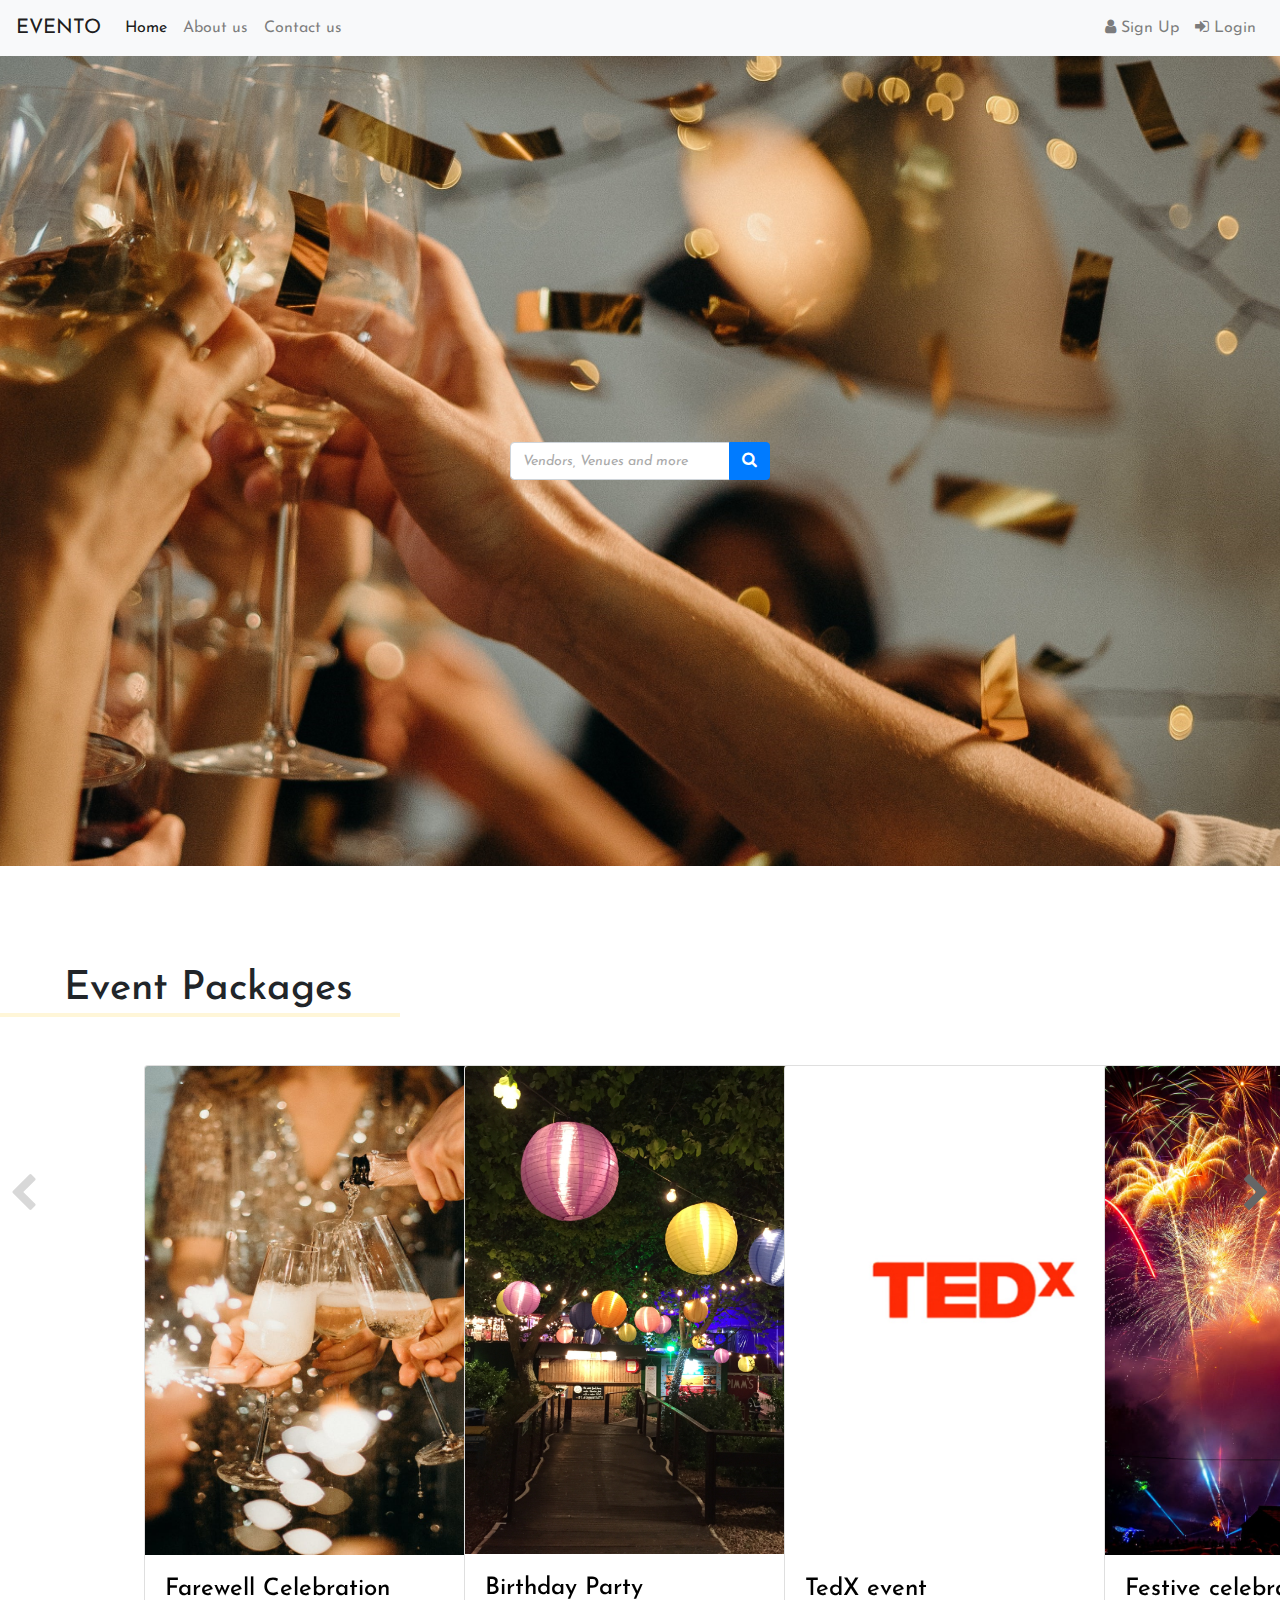
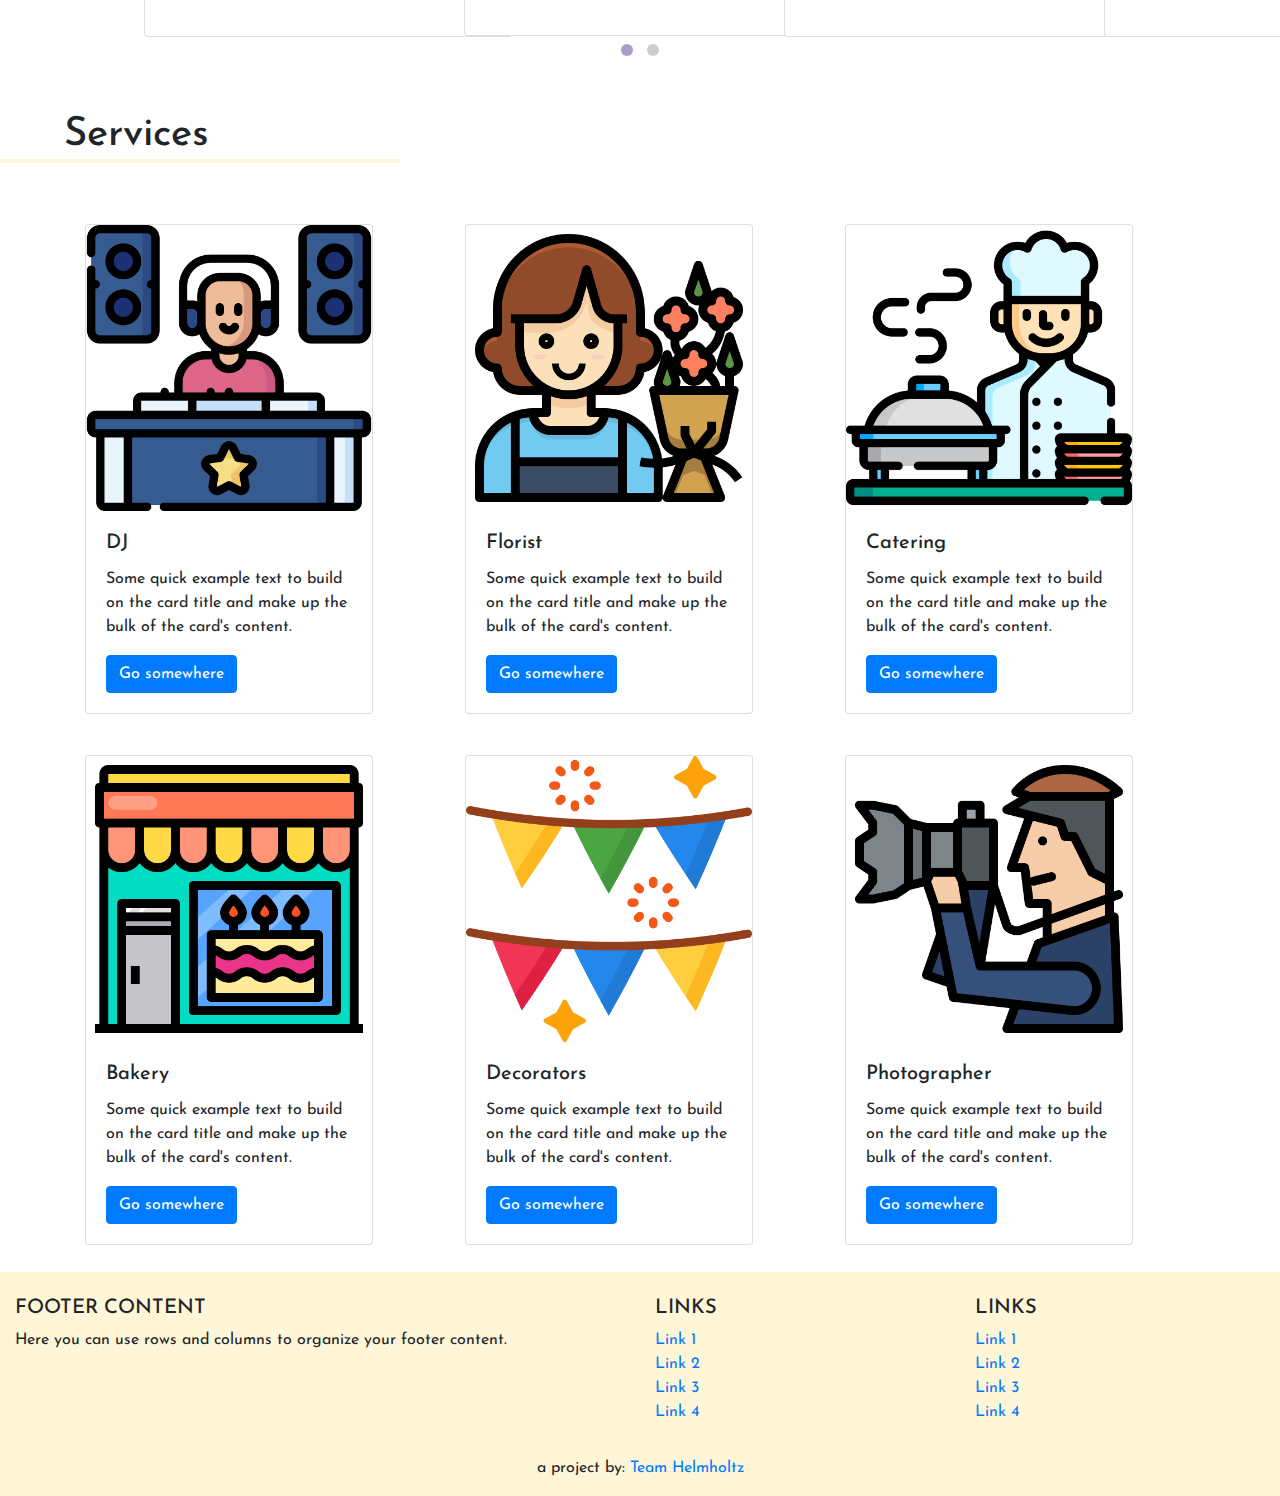
==== index.html @ 2ce90270 "Some updates" ====
<!doctype html>
<html lang="en" xmlns="http://www.w3.org/1999/html">
<head>
    <!-- Required meta tags -->
    <meta charset="utf-8">
    <meta name="viewport" content="width=device-width, initial-scale=1, shrink-to-fit=no">

    <!--Josefin sans  -->
    <link href='https://fonts.googleapis.com/css?family=Josefin Sans' rel='stylesheet'>

    <!--Font awesome-->
    <link rel="stylesheet" href="https://stackpath.bootstrapcdn.com/font-awesome/4.7.0/css/font-awesome.min.css">

    <!--GLIDER CSS-->
    <link rel="stylesheet" type="text/css" href="css/glider.min.css">

    <!-- Bootstrap CSS -->
    <link rel="stylesheet" href="https://stackpath.bootstrapcdn.com/bootstrap/4.5.2/css/bootstrap.min.css" integrity="sha384-JcKb8q3iqJ61gNV9KGb8thSsNjpSL0n8PARn9HuZOnIxN0hoP+VmmDGMN5t9UJ0Z" crossorigin="anonymous">

    <!-- My css -->
    <link rel="stylesheet" href="css/main.css">

    <title>Evento</title>
</head>

<body>

    <!--NAVBAR-->
    <nav class="navbar navbar-expand-md bg-light navbar-light sticky-top scrolling-navbar ">
        <a class="navbar-brand" href="#">EVENTO</a>
        <button class="navbar-toggler navbar-toggler-right" type="button" data-toggle="collapse" data-target="#navb" aria-expanded="true">
            <span class="navbar-toggler-icon"></span>
        </button>
        <div id="navb" class="navbar-collapse collapse hide">
            <ul class="navbar-nav">
                <li class="nav-item active">
                    <a class="nav-link" href="#">Home</a>
                </li>
                <li class="nav-item">
                    <a class="nav-link" href="#">About us</a>
                </li>
                <li class="nav-item">
                    <a class="nav-link" href="#">Contact us</a>
                </li>
            </ul>

            <ul class="nav navbar-nav ml-auto">
                <li class="nav-item">
                    <a class="nav-link" href="login.html"><span class="fa fa-user"></span> Sign Up</a>
                </li>
                <li class="nav-item">
                    <a class="nav-link" href="login.html"><span class="fa fa-sign-in"></span> Login</a>
                </li>
            </ul>
        </div>
    </nav>
    <!--END OF NAVBAR-->
    <header>
        <form action="">
            <div class="input-group mb-100">
                    <input type="search" placeholder="Vendors, Venues and more" aria-describedby="button-addon5" class="form-control">
                <div class="input-group-append">
                    <button id="button-addon5" type="submit" class="btn btn-primary"><i class="fa fa-search"></i></button>
                </div>
            </div>
        </form>
    </header>
<!--    End of text in container-->

<!--Cards Carousel - Event pack-->
    <div class="glider-contain multiple">
        <h3 class="titles">Event Packages</h3>
        <button class="glider-prev" style="padding-left: 2rem">
            <i class="fa fa-chevron-left" ></i>
        </button>

        <div class="glider">
            <a href="#"  class="pack">
                <div class="card" style="width: 23rem;">
                    <img src="assets/pexels-photo-3171770.jpeg" class="card-img-top" alt="..."  style="height: 30.55rem">
                    <div class="card-body">
                        <h4 class="card-title" style="color: black">Farewell Celebration</h4>
                    </div>
                </div>
            </a>


            <a href="#"  class="pack">
                <div class="card" style="width: 23rem;">
                    <img src="assets/pexels-melissa-698907.jpg" class="card-img-top" alt="..." >
                    <div class="card-body">
                        <h4 class="card-title" style="color: black">Birthday Party</h4>
                    </div>
                </div>
            </a>


            <a href="#"  class="pack">
                <div class="card" style="width: 23rem;">
                    <img src="assets/ted.jpg" class="card-img-top" alt="..." style="height: 30.55rem">
                    <div class="card-body">
                        <h4 class="card-title" style="color: black">TedX event</h4>
                    </div>
                </div>
            </a>


            <a href="#"  class="pack">
                <div class="card" style="width: 23rem;">
                    <img src="assets/pexels-photo-1317374.jpeg" class="card-img-top" alt="..."  style="height: 30.55rem">
                    <div class="card-body">
                        <h4 class="card-title" style="color: black">Festive celebration</h4>
                    </div>
                </div>
            </a>

            <a href="#"  class="pack">
                <div class="card" style="width: 23rem;">
                    <img src="assets/Anniversary.jpg" class="card-img-top" alt="..."  style="height: 30.55rem">
                    <div class="card-body">
                        <h4 class="card-title" style="color: black">Anniversary celebration</h4>
                    </div>
                </div>
            </a>

        </div>

        <div class="glider-dots" id = "dots"></div>

        <button class="glider-next" style="padding-right: 2rem">
            <i class="fa fa-chevron-right" ></i>
        </button>

    </div>

<!-- vendor cards-->
    <h3 class="titles">Services</h3>
<div class="container">
    <div class="row">
        <div class="col col-sm-12 col-md-6 col-lg-4">
    <div class="card" style="width: 18rem;">
        <img class="card-img-top" src="assets/dj.png" alt="Card image cap">
        <div class="card-body">
            <h5 class="card-title">DJ</h5>
            <p class="card-text">Some quick example text to build on the card title and make up the bulk of the card's content.</p>
            <a href="#" class="btn btn-primary">Go somewhere</a>
        </div>
    </div>
        </div>
        <div class="col col-sm-12 col-md-6 col-lg-4">
    <div class="card" style="width: 18rem;">
        <img class="card-img-top" src="assets/florist.png" alt="Card image cap">
        <div class="card-body">
            <h5 class="card-title">Florist</h5>
            <p class="card-text">Some quick example text to build on the card title and make up the bulk of the card's content.</p>
            <a href="#" class="btn btn-primary">Go somewhere</a>
        </div>
    </div>
        </div>
        <div class="col col-sm-12 col-md-6 col-lg-4">
    <div class="card" style="width: 18rem;">
        <img class="card-img-top" src="assets/catering.png" alt="Card image cap">
        <div class="card-body">
            <h5 class="card-title">Catering</h5>
            <p class="card-text">Some quick example text to build on the card title and make up the bulk of the card's content.</p>
            <a href="#" class="btn btn-primary">Go somewhere</a>
        </div>
    </div>
        </div>
        <div class="col col-sm-12 col-md-6 col-lg-4">
    <div class="card" style="width: 18rem;">
        <img class="card-img-top" src="assets/bakery.png" alt="Card image cap">
        <div class="card-body">
            <h5 class="card-title">Bakery</h5>
            <p class="card-text">Some quick example text to build on the card title and make up the bulk of the card's content.</p>
            <a href="#" class="btn btn-primary">Go somewhere</a>
        </div>
    </div>
        </div>
        <div class="col col-sm-12 col-md-6 col-lg-4">
    <div class="card" style="width: 18rem;">
        <img class="card-img-top" src="assets/deco.png" alt="Card image cap">
        <div class="card-body">
            <h5 class="card-title">Decorators</h5>
            <p class="card-text">Some quick example text to build on the card title and make up the bulk of the card's content.</p>
            <a href="#" class="btn btn-primary">Go somewhere</a>
        </div>
    </div>
        </div>
        <div class="col col-sm-12 col-md-6 col-lg-4">
            <div class="card" style="width: 18rem;">
                <img class="card-img-top" src="assets/photog.png" alt="Card image cap">
                <div class="card-body">
                    <h5 class="card-title">Photographer</h5>
                    <p class="card-text">Some quick example text to build on the card title and make up the bulk of the card's content.</p>
                    <a href="#" class="btn btn-primary">Go somewhere</a>
                </div>
            </div>
        </div>
    </div>
</div>
    <!--Footer-->
<footer class="page-footer font-small blue pt-4">

    <!-- Footer Links -->
    <div class="container-fluid text-center text-md-left">

        <!-- Grid row -->
        <div class="row">

            <!-- Grid column -->
            <div class="col-md-6 mt-md-0 mt-3">

                <!-- Content -->
                <h5 class="text-uppercase">Footer Content</h5>
                <p>Here you can use rows and columns to organize your footer content.</p>

            </div>
            <!-- Grid column -->

            <hr class="clearfix w-100 d-md-none pb-3">

            <!-- Grid column -->
            <div class="col-md-3 mb-md-0 mb-3">

                <!-- Links -->
                <h5 class="text-uppercase">Links</h5>

                <ul class="list-unstyled">
                    <li>
                        <a href="#!">Link 1</a>
                    </li>
                    <li>
                        <a href="#!">Link 2</a>
                    </li>
                    <li>
                        <a href="#!">Link 3</a>
                    </li>
                    <li>
                        <a href="#!">Link 4</a>
                    </li>
                </ul>

            </div>
            <!-- Grid column -->

            <!-- Grid column -->
            <div class="col-md-3 mb-md-0 mb-3">

                <!-- Links -->
                <h5 class="text-uppercase">Links</h5>

                <ul class="list-unstyled">
                    <li>
                        <a href="#!">Link 1</a>
                    </li>
                    <li>
                        <a href="#!">Link 2</a>
                    </li>
                    <li>
                        <a href="#!">Link 3</a>
                    </li>
                    <li>
                        <a href="#!">Link 4</a>
                    </li>
                </ul>

            </div>
            <!-- Grid column -->

        </div>
        <!-- Grid row -->

    </div>
    <!-- Footer Links -->

    <!-- Copyright -->
    <div class="footer-copyright text-center py-3">a project by:
        <a href="https://antriksh-malik.github.io/team-helmholtz/"> Team Helmholtz</a>
    </div>
    <!-- Copyright -->

</footer>
<!-- Footer -->





<!-- jQuery first, then Popper.js, then Bootstrap JS -->
<script src="https://code.jquery.com/jquery-3.5.1.slim.min.js" integrity="sha384-DfXdz2htPH0lsSSs5nCTpuj/zy4C+OGpamoFVy38MVBnE+IbbVYUew+OrCXaRkfj" crossorigin="anonymous"></script>
<script src="https://cdn.jsdelivr.net/npm/popper.js@1.16.1/dist/umd/popper.min.js" integrity="sha384-9/reFTGAW83EW2RDu2S0VKaIzap3H66lZH81PoYlFhbGU+6BZp6G7niu735Sk7lN" crossorigin="anonymous"></script>
<script src="https://stackpath.bootstrapcdn.com/bootstrap/4.5.2/js/bootstrap.min.js" integrity="sha384-B4gt1jrGC7Jh4AgTPSdUtOBvfO8shuf57BaghqFfPlYxofvL8/KUEfYiJOMMV+rV" crossorigin="anonymous"></script>


    <!-- Glider JS  -->
    <script src="js/glider.min.js"></script>
    <!-- Optional JavaScript -->
    <script type="text/javascript" src="js/main.js"></script>

</body>
</html>
---- css/glider.min.css ----
.glider,.glider-contain{margin:0 auto;position:relative}.glider,.glider-track{transform:translateZ(0)}.glider-dot,.glider-next,.glider-prev{border:0;padding:0;user-select:none;outline:0}.glider-contain{width:100%}.glider{overflow-y:hidden;-webkit-overflow-scrolling:touch;-ms-overflow-style:none}.glider-track{width:100%;margin:0;padding:0;display:flex;z-index:1}.glider.draggable{user-select:none;cursor:-webkit-grab;cursor:grab}.glider.draggable .glider-slide img{user-select:none;pointer-events:none}.glider.drag{cursor:-webkit-grabbing;cursor:grabbing}.glider-slide{user-select:none;justify-content:center;align-content:center;width:100%;min-width:150px}.glider-slide img{max-width:100%}.glider::-webkit-scrollbar{opacity:0;height:0}.glider-next,.glider-prev{position:absolute;background:0 0;z-index:2;font-size:40px;text-decoration:none;left:-23px;top:30%;cursor:pointer;color:#666;opacity:1;line-height:1;transition:opacity .5s cubic-bezier(.17,.67,.83,.67),color .5s cubic-bezier(.17,.67,.83,.67)}.glider-next:focus,.glider-next:hover,.glider-prev:focus,.glider-prev:hover{color:#ccc}.glider-next{right:-23px;left:auto}.glider-next.disabled,.glider-prev.disabled{opacity:.25;color:#666;cursor:default}.glider-hide{opacity:0}.glider-dots{user-select:none;display:flex;flex-wrap:wrap;justify-content:center;margin:0 auto;padding:0}.glider-dot{display:block;cursor:pointer;color:#ccc;border-radius:999px;background:#ccc;width:12px;height:12px;margin:7px}.glider-dot:focus,.glider-dot:hover{background:#ddd}.glider-dot.active{background:#a89cc8}@media(max-width:36em){.glider::-webkit-scrollbar{opacity:1;-webkit-appearance:none;width:7px;height:3px}.glider::-webkit-scrollbar-thumb{opacity:1;border-radius:99px;background-color:rgba(156,156,156,.25);-webkit-box-shadow:0 0 1px rgba(255,255,255,.25);box-shadow:0 0 1px rgba(255,255,255,.25)}}
---- css/main.css ----
body{
    font-family: 'Josefin Sans', cursive;
}

header{
    background: url("pexels-cottonbro-3171837.jpg") fixed  center no-repeat ;
    background-size: cover;
    height: 90vh;

    display: flex;
    align-items: center;
    justify-content: center;
    margin-bottom: 11vh;
}

footer{
    background: #FFF6D8;
}

.titles{
    font-size: 2.5rem;
    padding-left: 4rem;
    border-bottom: solid 4px #FFF6D8 ;
    width: 25rem;
    border-spacing: 10px;
    margin-bottom: 3rem;
    margin-top: 3rem;
    box-shadow: #FDEFA9;
}


/*Event packages*/

.pack {
    margin-left: 4rem;
    box-shadow: black;
}


/*Event packages*/
.pack{
    padding-left: 5rem;
    padding-right: 5rem;
}

/*Vendor cards*/

.col{
    padding-top: 1.5vh;
    padding-bottom: 3vh;
}

/*Search bar*/

.form-control::placeholder {
    font-size: 0.882rem;
    color: #aaa;
    font-style: italic;
}
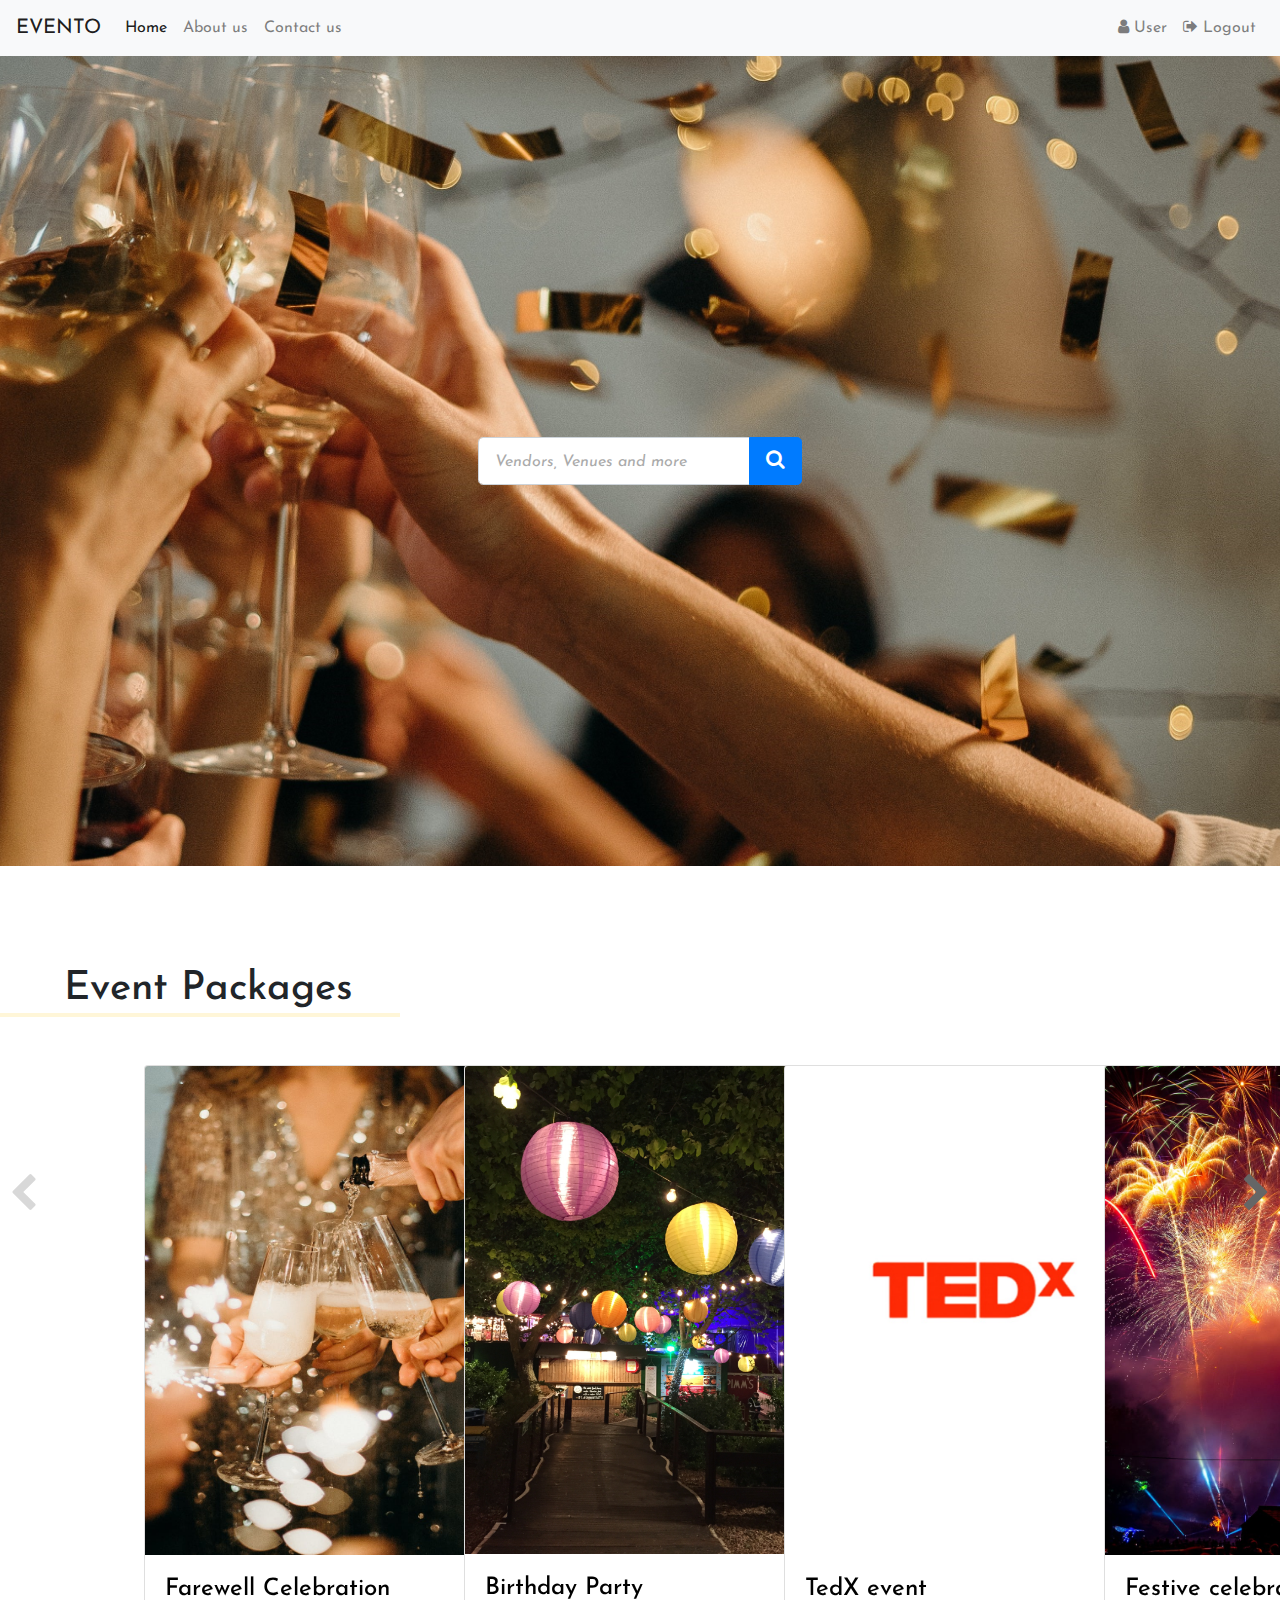
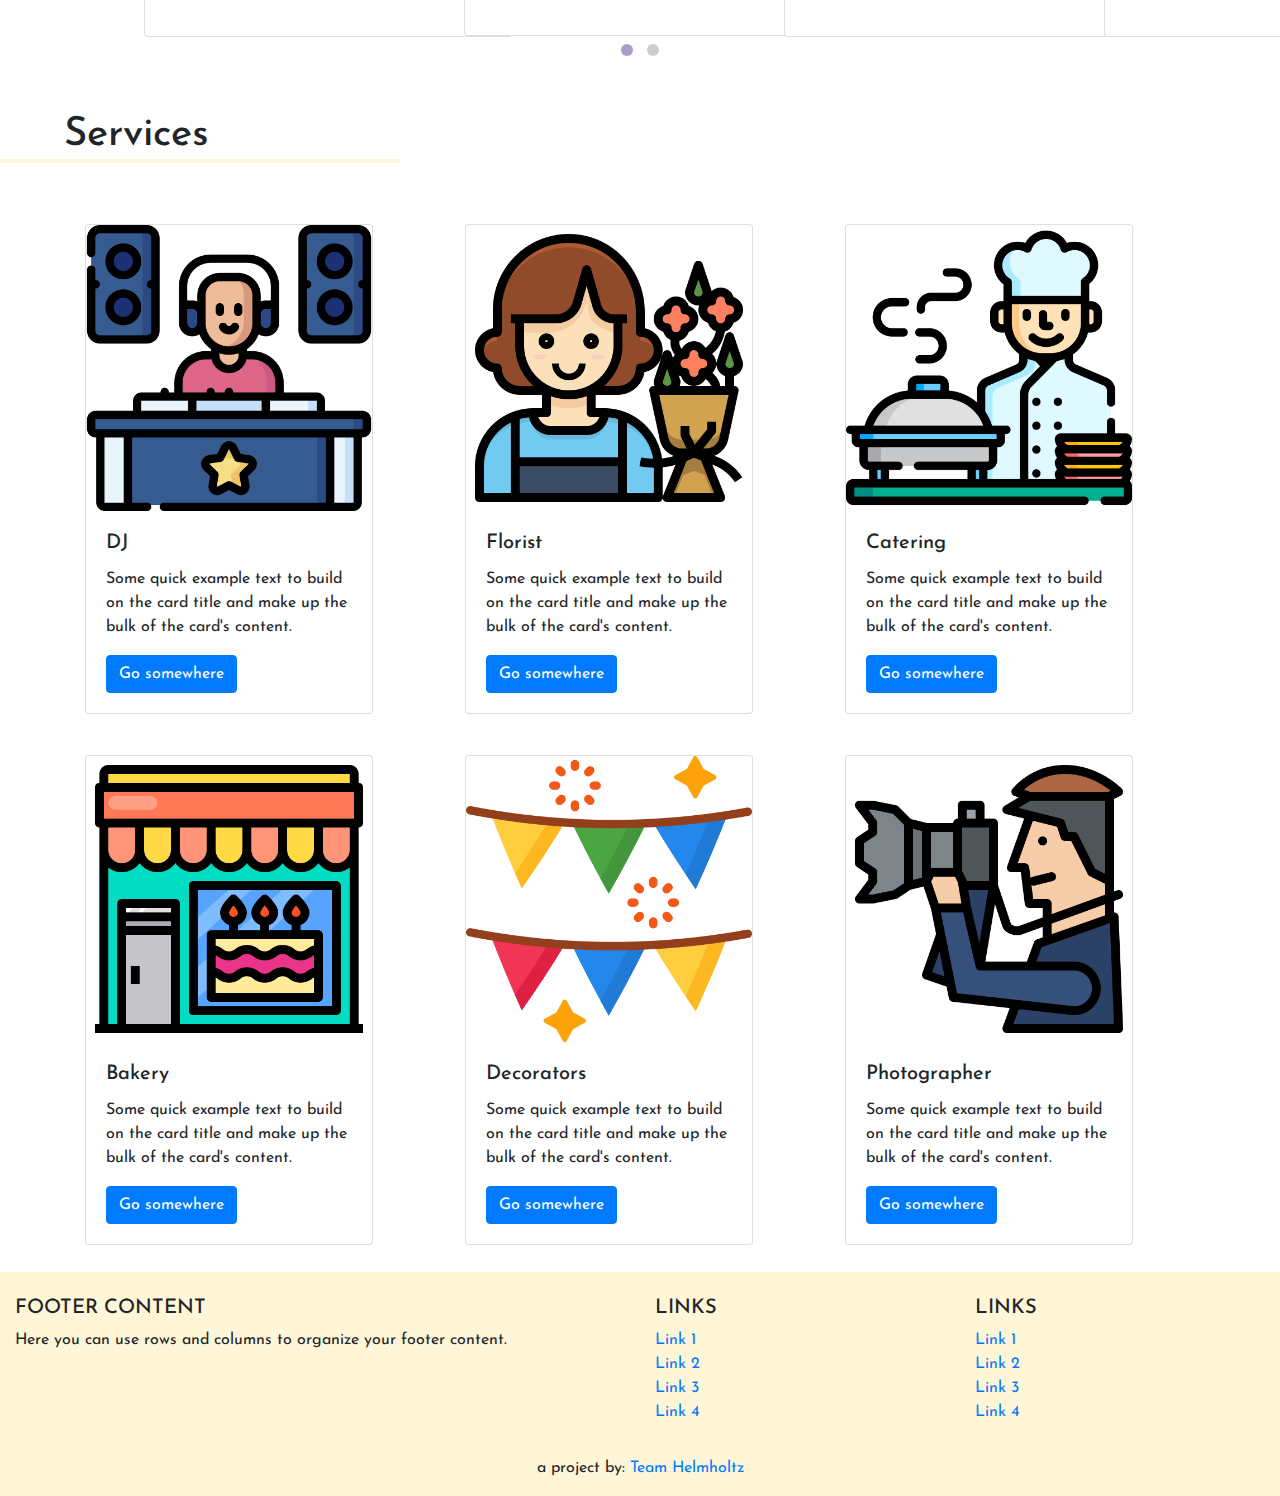
==== commit 847d2275: "Login and signup pages updated" ====
--- a/index.html
+++ b/index.html
@@ -46,20 +46,20 @@
 
             <ul class="nav navbar-nav ml-auto">
                 <li class="nav-item">
-                    <a class="nav-link" href="login.html"><span class="fa fa-user"></span> Sign Up</a>
+                    <a class="nav-link" href=""><span class="fa fa-user"></span> User</a>
                 </li>
                 <li class="nav-item">
-                    <a class="nav-link" href="login.html"><span class="fa fa-sign-in"></span> Login</a>
+                    <a class="nav-link" href="login.html"><span class="fa fa-sign-out"></span> Logout</a>
                 </li>
             </ul>
         </div>
     </nav>
     <!--END OF NAVBAR-->
     <header>
-        <form action="">
-            <div class="input-group mb-100">
+        <form action="" >
+            <div class="input-group input-group-lg mb-100">
                     <input type="search" placeholder="Vendors, Venues and more" aria-describedby="button-addon5" class="form-control">
-                <div class="input-group-append">
+                <div class="input-group-append" >
                     <button id="button-addon5" type="submit" class="btn btn-primary"><i class="fa fa-search"></i></button>
                 </div>
             </div>
--- a/css/main.css
+++ b/css/main.css
@@ -53,7 +53,7 @@
 /*Search bar*/
 
 .form-control::placeholder {
-    font-size: 0.882rem;
+    font-size: 1rem;
     color: #aaa;
     font-style: italic;
 }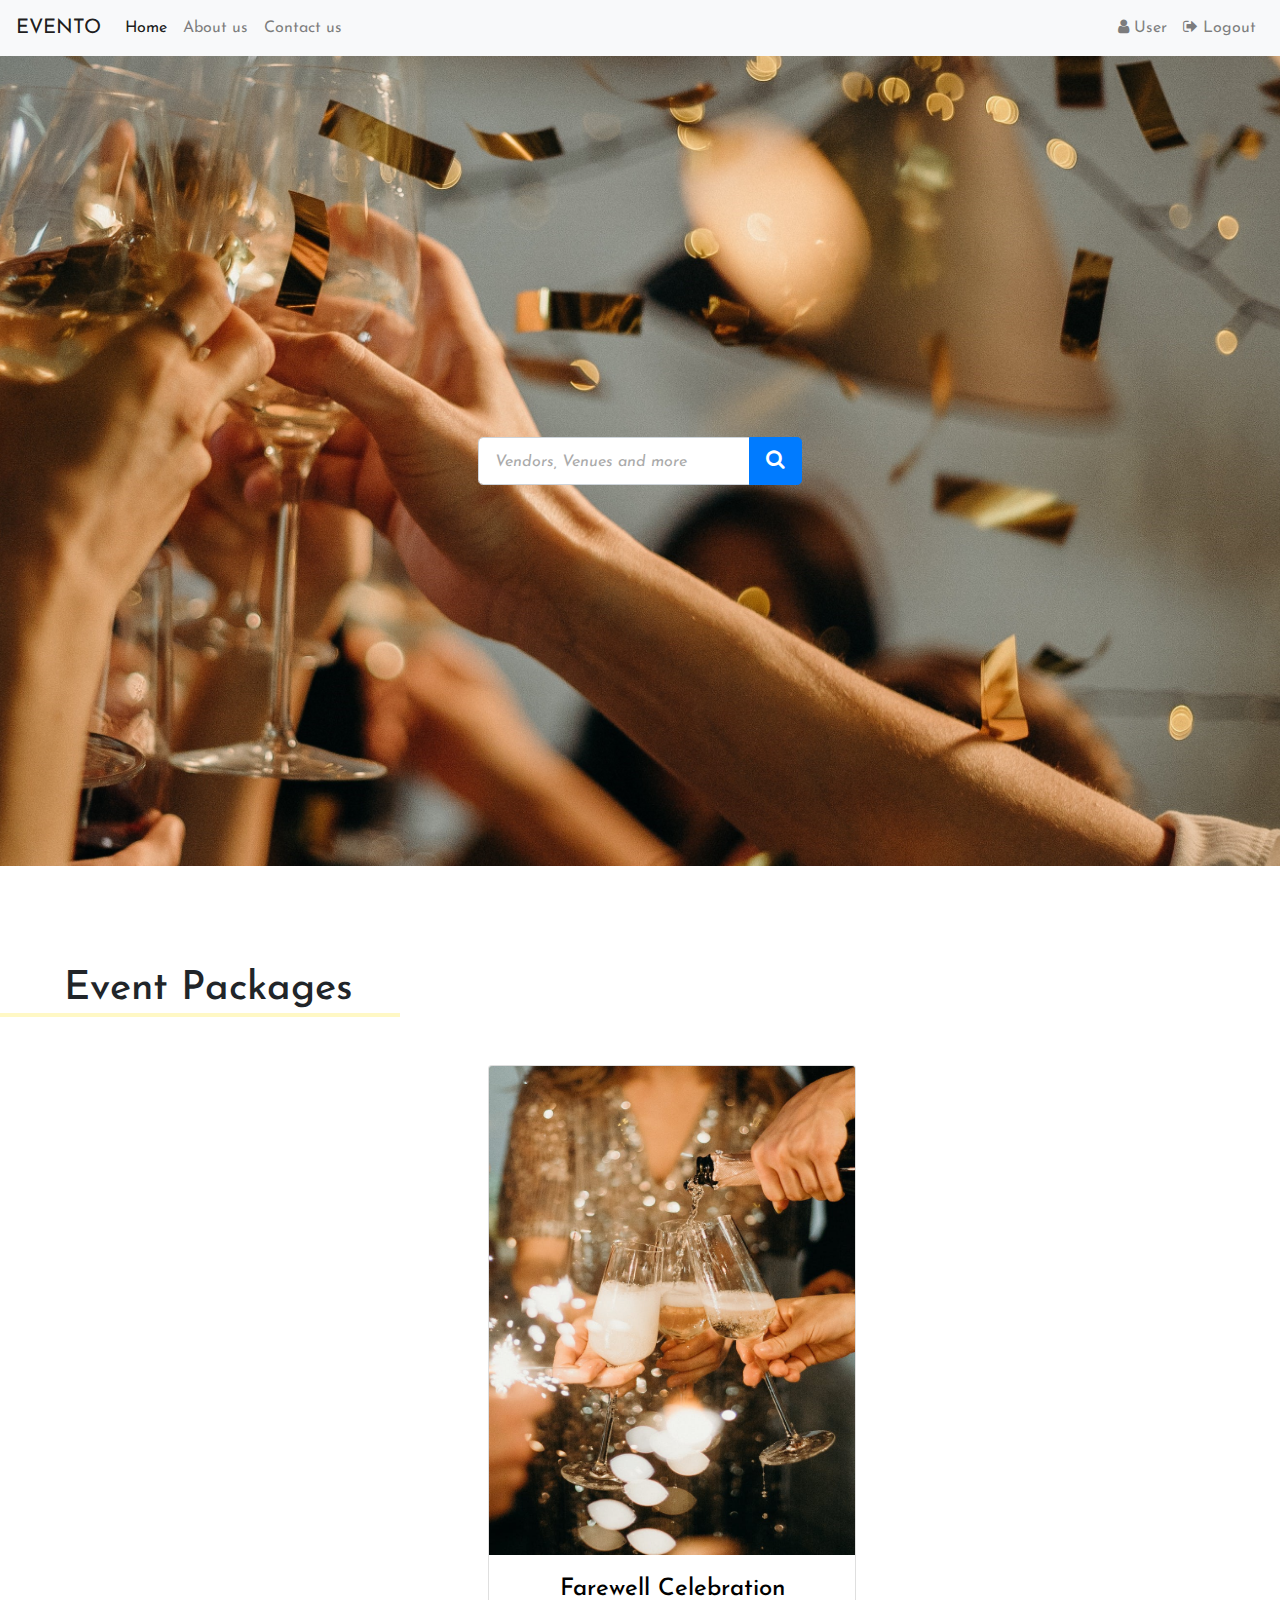
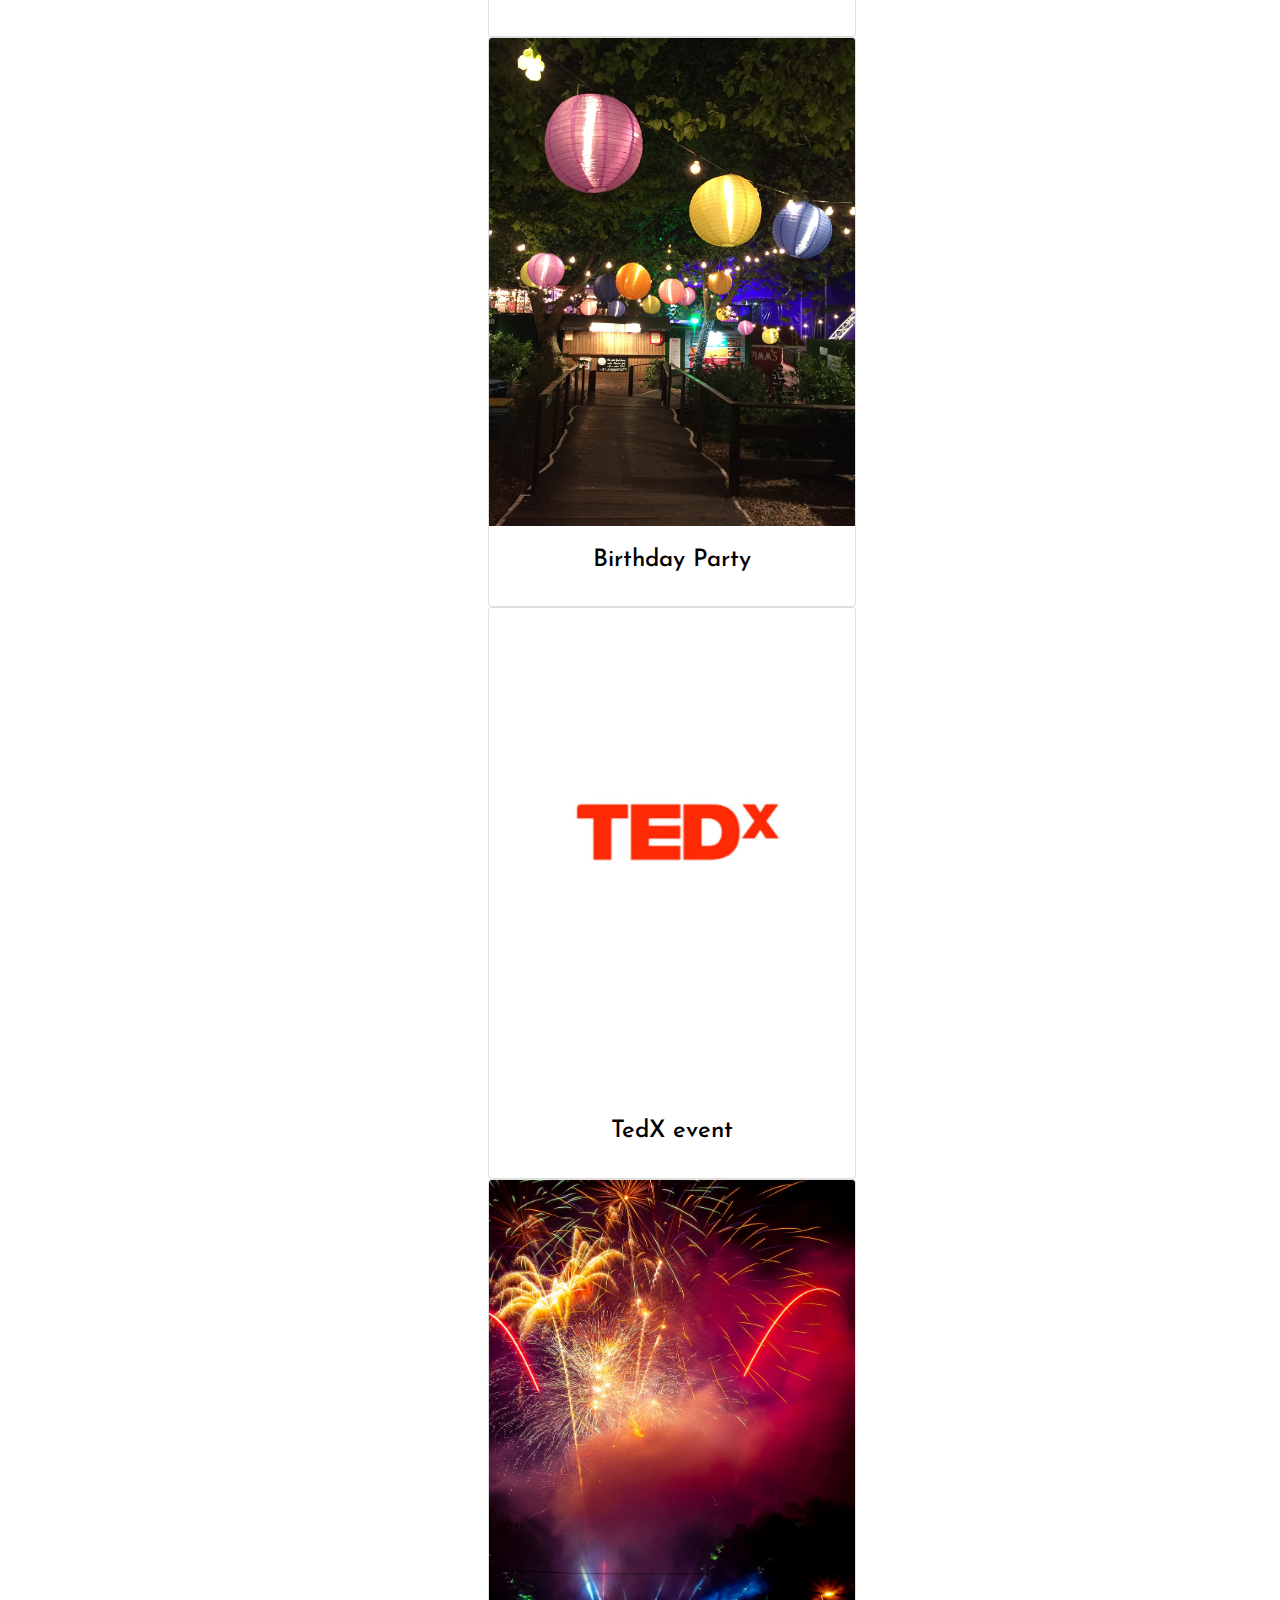
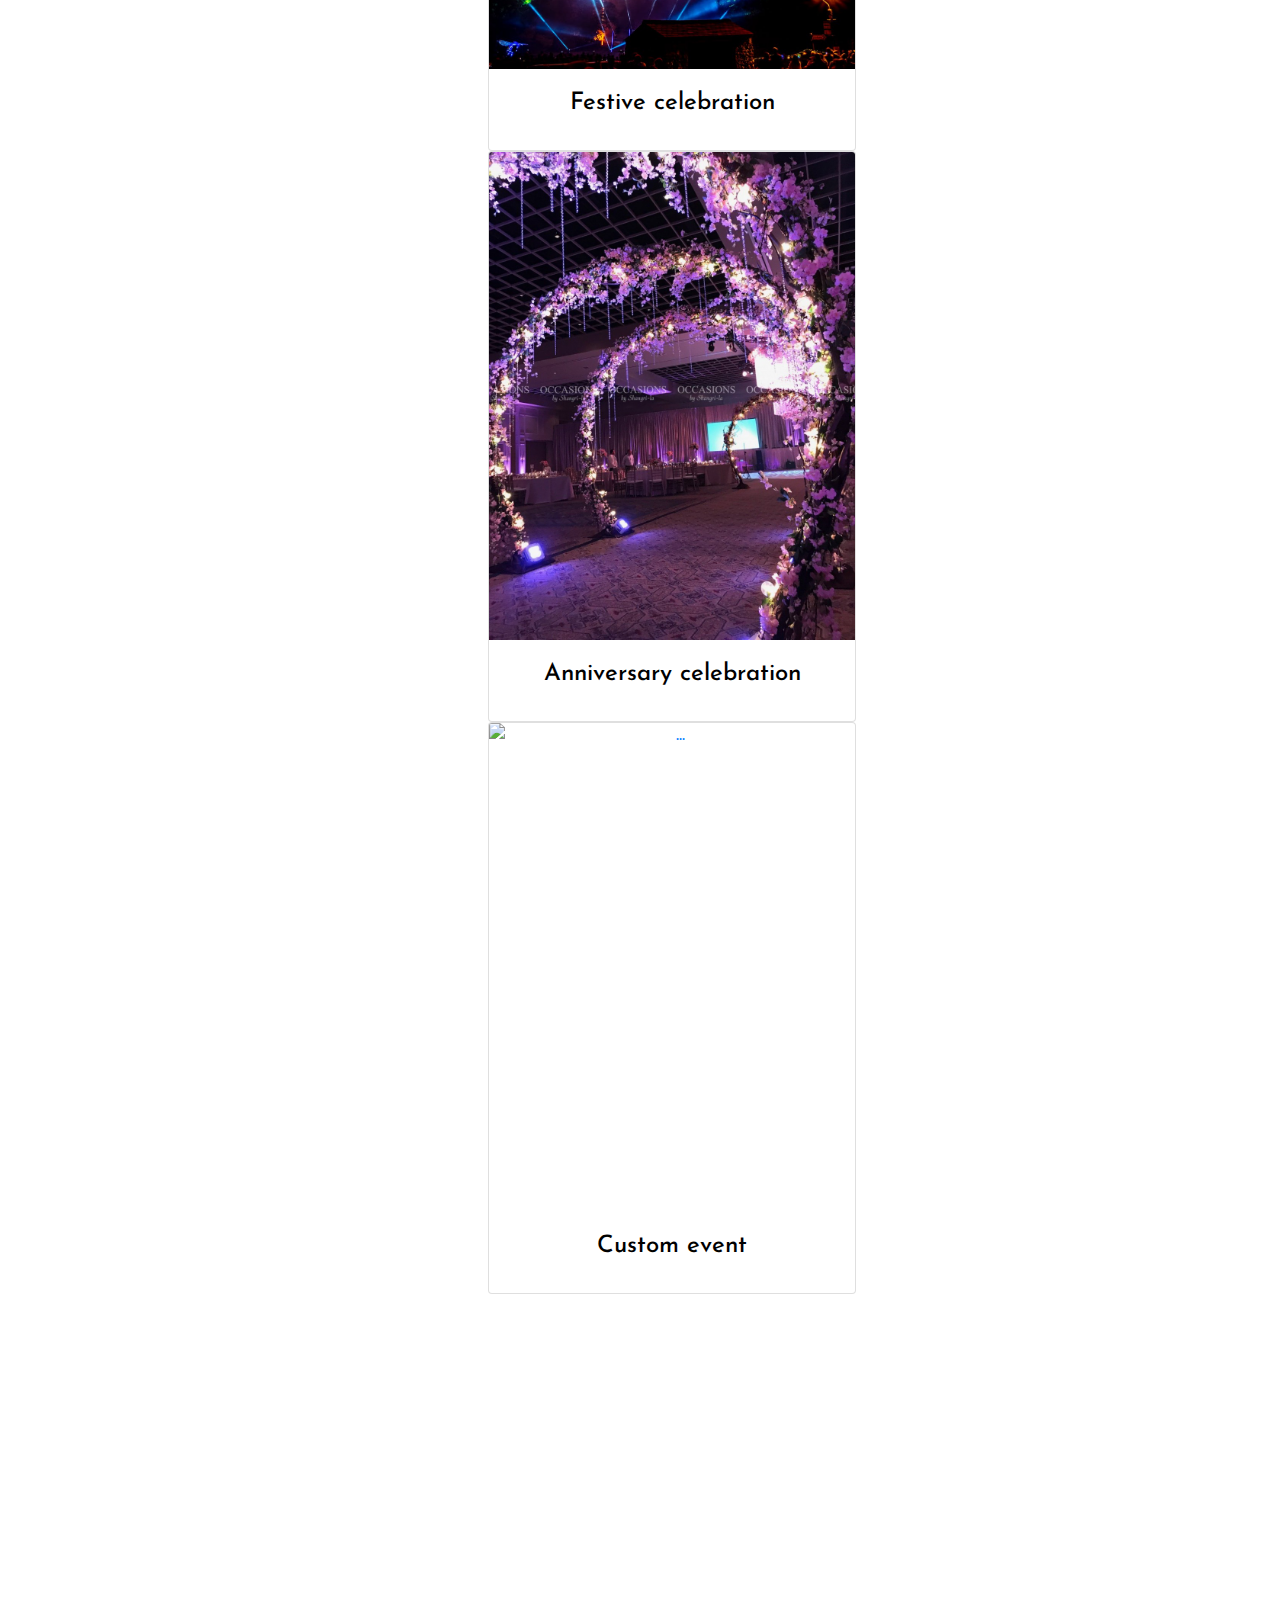
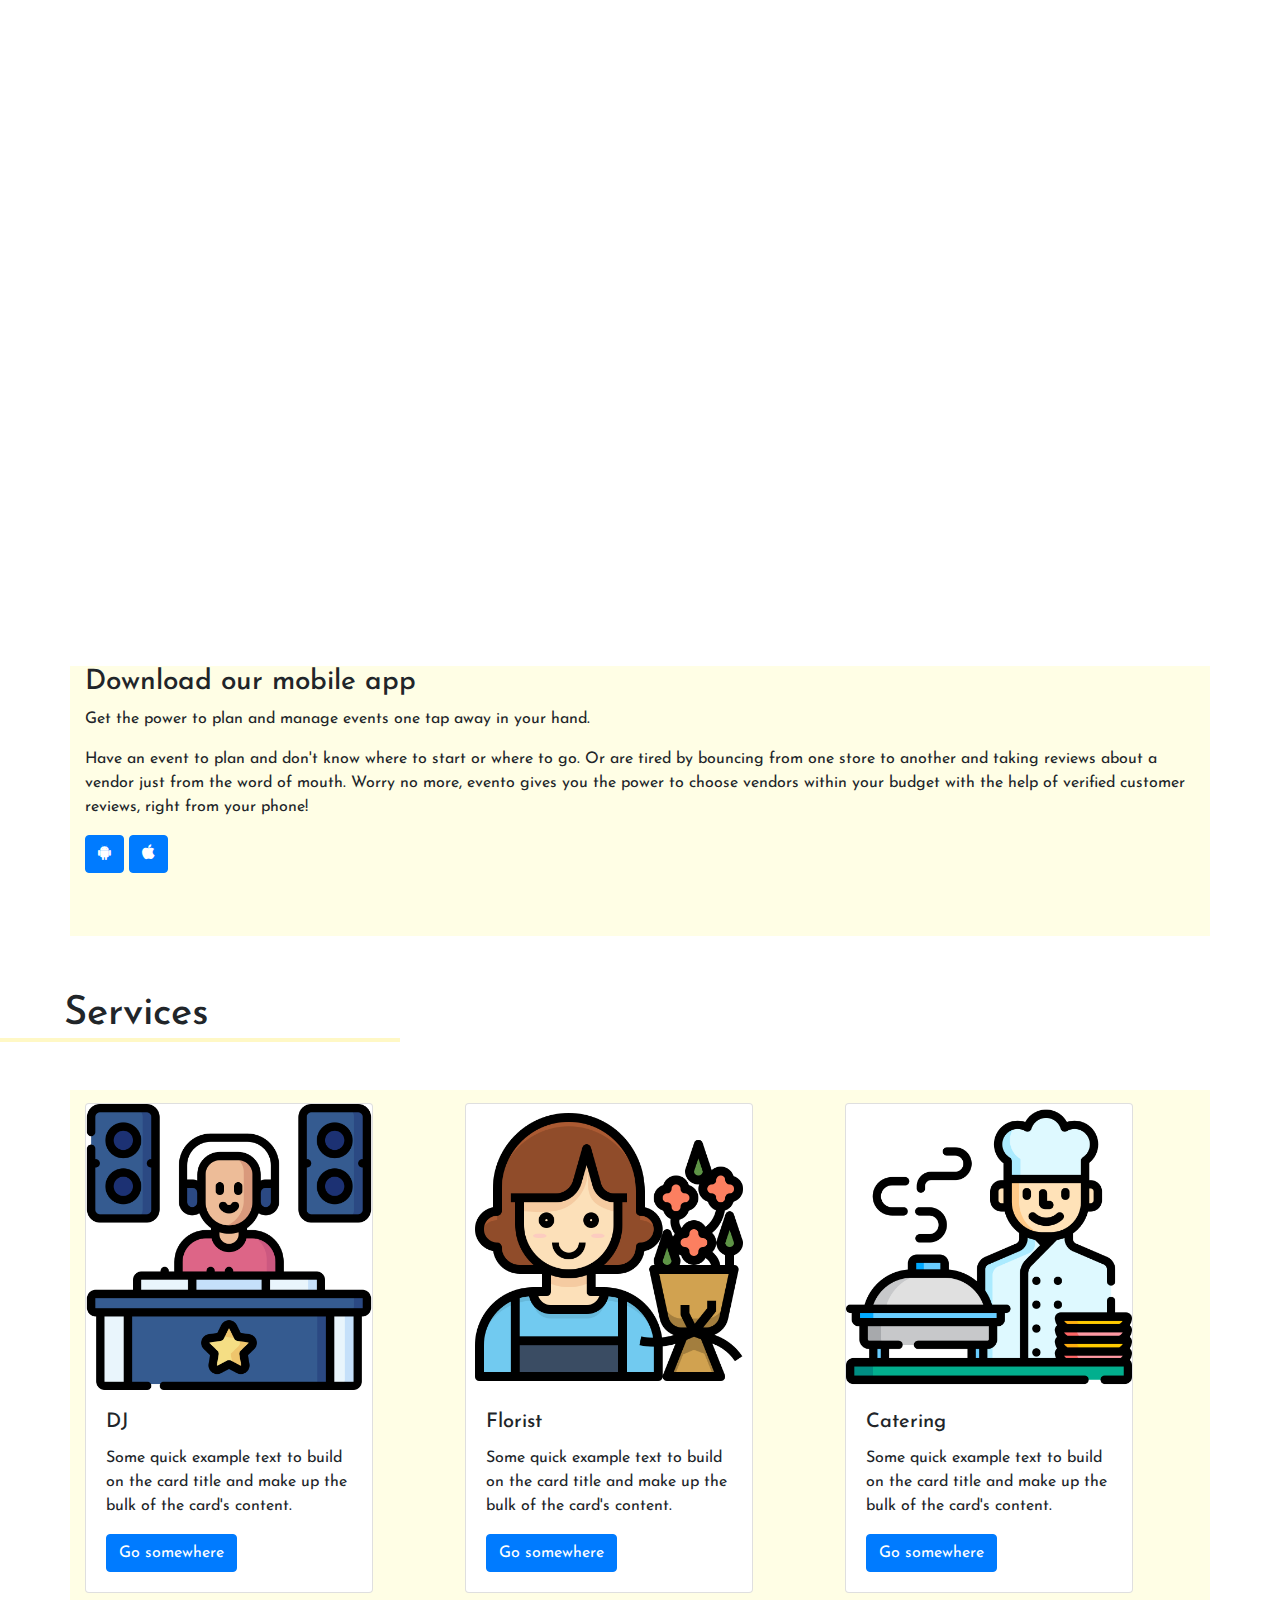
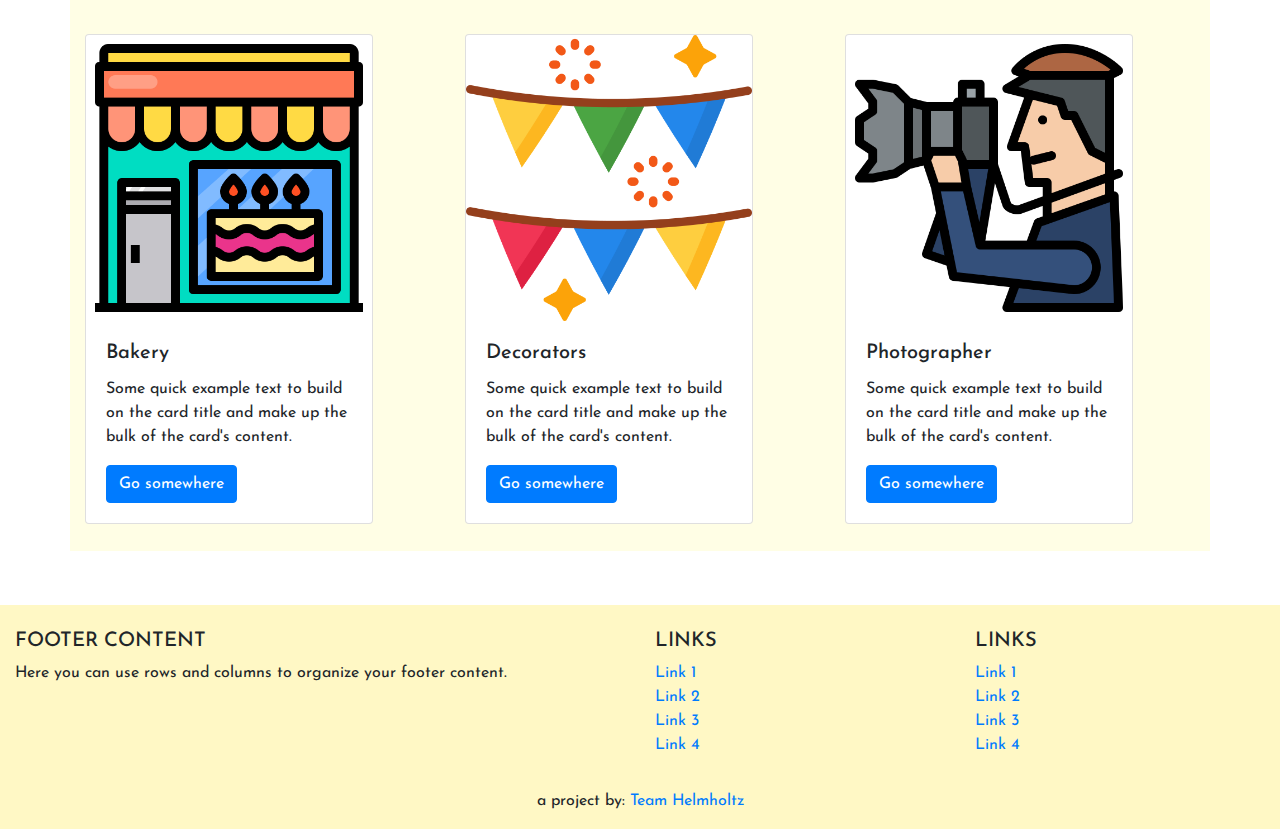
==== commit 8d95bd53: "Slider updated" ====
--- a/index.html
+++ b/index.html
@@ -10,9 +10,11 @@
 
     <!--Font awesome-->
     <link rel="stylesheet" href="https://stackpath.bootstrapcdn.com/font-awesome/4.7.0/css/font-awesome.min.css">
+    <link rel="stylesheet" href="fonts/material-icon/css/material-design-iconic-font.min.css">
 
     <!--GLIDER CSS-->
     <link rel="stylesheet" type="text/css" href="css/glider.min.css">
+    <link rel="stylesheet" href="https://unpkg.com/swiper/swiper-bundle.css">
 
     <!-- Bootstrap CSS -->
     <link rel="stylesheet" href="https://stackpath.bootstrapcdn.com/bootstrap/4.5.2/css/bootstrap.min.css" integrity="sha384-JcKb8q3iqJ61gNV9KGb8thSsNjpSL0n8PARn9HuZOnIxN0hoP+VmmDGMN5t9UJ0Z" crossorigin="anonymous">
@@ -60,7 +62,7 @@
             <div class="input-group input-group-lg mb-100">
                     <input type="search" placeholder="Vendors, Venues and more" aria-describedby="button-addon5" class="form-control">
                 <div class="input-group-append" >
-                    <button id="button-addon5" type="submit" class="btn btn-primary"><i class="fa fa-search"></i></button>
+                    <button  type="submit" class="btn btn-primary"><i class="fa fa-search"></i></button>
                 </div>
             </div>
         </form>
@@ -68,69 +70,90 @@
 <!--    End of text in container-->
 
 <!--Cards Carousel - Event pack-->
-    <div class="glider-contain multiple">
+    <div class="swiper-container">
         <h3 class="titles">Event Packages</h3>
-        <button class="glider-prev" style="padding-left: 2rem">
-            <i class="fa fa-chevron-left" ></i>
-        </button>
-
-        <div class="glider">
-            <a href="#"  class="pack">
-                <div class="card" style="width: 23rem;">
-                    <img src="assets/pexels-photo-3171770.jpeg" class="card-img-top" alt="..."  style="height: 30.55rem">
-                    <div class="card-body">
-                        <h4 class="card-title" style="color: black">Farewell Celebration</h4>
-                    </div>
-                </div>
-            </a>
-
-
-            <a href="#"  class="pack">
-                <div class="card" style="width: 23rem;">
-                    <img src="assets/pexels-melissa-698907.jpg" class="card-img-top" alt="..." >
-                    <div class="card-body">
-                        <h4 class="card-title" style="color: black">Birthday Party</h4>
-                    </div>
-                </div>
-            </a>
-
-
-            <a href="#"  class="pack">
-                <div class="card" style="width: 23rem;">
-                    <img src="assets/ted.jpg" class="card-img-top" alt="..." style="height: 30.55rem">
-                    <div class="card-body">
-                        <h4 class="card-title" style="color: black">TedX event</h4>
-                    </div>
-                </div>
-            </a>
-
-
-            <a href="#"  class="pack">
-                <div class="card" style="width: 23rem;">
-                    <img src="assets/pexels-photo-1317374.jpeg" class="card-img-top" alt="..."  style="height: 30.55rem">
-                    <div class="card-body">
-                        <h4 class="card-title" style="color: black">Festive celebration</h4>
-                    </div>
-                </div>
-            </a>
-
-            <a href="#"  class="pack">
-                <div class="card" style="width: 23rem;">
-                    <img src="assets/Anniversary.jpg" class="card-img-top" alt="..."  style="height: 30.55rem">
-                    <div class="card-body">
-                        <h4 class="card-title" style="color: black">Anniversary celebration</h4>
-                    </div>
-                </div>
-            </a>
-
-        </div>
-
-        <div class="glider-dots" id = "dots"></div>
-
-        <button class="glider-next" style="padding-right: 2rem">
-            <i class="fa fa-chevron-right" ></i>
-        </button>
-
+        <div class="swiper-wrapper">
+            <div class="swiper-slide">
+                <a href="#"  class="pack">
+                    <div class="card" style="width: 23rem;">
+                        <img src="assets/pexels-photo-3171770.jpeg" class="card-img-top" alt="..."  style="height: 30.55rem">
+                        <div class="card-body">
+                            <h4 class="card-title" style="color: black">Farewell Celebration</h4>
+                        </div>
+                    </div>
+                </a>
+            </div>
+            <div class="swiper-slide">
+                <a href="#"  class="pack">
+                    <div class="card" style="width: 23rem;">
+                        <img src="assets/pexels-melissa-698907.jpg" class="card-img-top" alt="..." >
+                        <div class="card-body">
+                            <h4 class="card-title" style="color: black">Birthday Party</h4>
+                        </div>
+                    </div>
+                </a>
+            </div>
+            <div class="swiper-slide">
+                <a href="#"  class="pack">
+                    <div class="card" style="width: 23rem;">
+                        <img src="assets/ted.jpg" class="card-img-top" alt="..." style="height: 30.55rem">
+                        <div class="card-body">
+                            <h4 class="card-title" style="color: black">TedX event</h4>
+                        </div>
+                    </div>
+                </a>
+            </div>
+            <div class="swiper-slide">
+                <a href="#"  class="pack">
+                    <div class="card" style="width: 23rem;">
+                        <img src="assets/pexels-photo-1317374.jpeg" class="card-img-top" alt="..."  style="height: 30.55rem">
+                        <div class="card-body">
+                            <h4 class="card-title" style="color: black">Festive celebration</h4>
+                        </div>
+                    </div>
+                </a>
+            </div>
+            <div class="swiper-slide">
+                <a href="#"  class="pack">
+                    <div class="card" style="width: 23rem;">
+                        <img src="assets/Anniversary.jpg" class="card-img-top" alt="..."  style="height: 30.55rem">
+                        <div class="card-body">
+                            <h4 class="card-title" style="color: black">Anniversary celebration</h4>
+                        </div>
+                    </div>
+                </a>
+            </div>
+            <div class="swiper-slide">
+                <a href="#"  class="pack">
+                    <div class="card" style="width: 23rem;">
+                        <img src="https://images.pexels.com/photos/4684169/pexels-photo-4684169.jpeg?auto=compress&cs=tinysrgb&dpr=3&h=750&w=1260" class="card-img-top" alt="..."  style="height: 30.55rem">
+                        <div class="card-body">
+                            <h4 class="card-title" style="color: black">Custom event</h4>
+                        </div>
+                    </div>
+                </a>
+            </div>
+
+        </div>
+        <!-- Add Pagination -->
+        <div class="swiper-pagination" style="padding-top: 100vh"></div>
+        <!-- Add Arrows -->
+        <div class="swiper-button-next"></div>
+        <div class="swiper-button-prev"></div>
+    </div>
+
+
+
+    <!--    Download the app-->
+    <div class="container">
+        <div class="download_app">
+            <h3>Download our mobile app</h3>
+            <p>Get the power to plan and manage events one tap away in your hand.</p>
+            <p>Have an event to plan and don't know where to start or where to go. Or are tired by bouncing from one store to another and taking reviews about a vendor just from the word of mouth. Worry no more, evento gives you the power to choose vendors within your budget with the help of verified customer reviews, right from your phone!</p>
+
+            <button class="btn btn-primary"><i class="fa fa-android"></i></button>
+            <button class="btn btn-primary"><i class="fa fa-apple"></i></button>
+        </div>
     </div>
 
 <!-- vendor cards-->
@@ -294,6 +317,7 @@
 
 
     <!-- Glider JS  -->
+    <script src="https://unpkg.com/swiper/swiper-bundle.js"></script>
     <script src="js/glider.min.js"></script>
     <!-- Optional JavaScript -->
     <script type="text/javascript" src="js/main.js"></script>
--- a/fonts/material-icon/css/material-design-iconic-font.min.css
+++ b/fonts/material-icon/css/material-design-iconic-font.min.css
@@ -0,0 +1 @@
+@font-face{font-family:Material-Design-Iconic-Font;src:url(../fonts/Material-Design-Iconic-Font.woff2?v=2.2.0) format('woff2'),url(../fonts/Material-Design-Iconic-Font.woff?v=2.2.0) format('woff'),url(../fonts/Material-Design-Iconic-Font.ttf?v=2.2.0) format('truetype')}.zmdi{display:inline-block;font:normal normal normal 14px/1 'Material-Design-Iconic-Font';font-size:inherit;text-rendering:auto;-webkit-font-smoothing:antialiased;-moz-osx-font-smoothing:grayscale}.zmdi-hc-lg{font-size:1.33333333em;line-height:.75em;vertical-align:-15%}.zmdi-hc-2x{font-size:2em}.zmdi-hc-3x{font-size:3em}.zmdi-hc-4x{font-size:4em}.zmdi-hc-5x{font-size:5em}.zmdi-hc-fw{width:1.28571429em;text-align:center}.zmdi-hc-ul{padding-left:0;margin-left:2.14285714em;list-style-type:none}.zmdi-hc-ul>li{position:relative}.zmdi-hc-li{position:absolute;left:-2.14285714em;width:2.14285714em;top:.14285714em;text-align:center}.zmdi-hc-li.zmdi-hc-lg{left:-1.85714286em}.zmdi-hc-border{padding:.1em .25em;border:solid .1em #9e9e9e;border-radius:2px}.zmdi-hc-border-circle{padding:.1em .25em;border:solid .1em #9e9e9e;border-radius:50%}.zmdi.pull-left{float:left;margin-right:.15em}.zmdi.pull-right{float:right;margin-left:.15em}.zmdi-hc-spin{-webkit-animation:zmdi-spin 1.5s infinite linear;animation:zmdi-spin 1.5s infinite linear}.zmdi-hc-spin-reverse{-webkit-animation:zmdi-spin-reverse 1.5s infinite linear;animation:zmdi-spin-reverse 1.5s infinite linear}@-webkit-keyframes zmdi-spin{0%{-webkit-transform:rotate(0deg);transform:rotate(0deg)}100%{-webkit-transform:rotate(359deg);transform:rotate(359deg)}}@keyframes zmdi-spin{0%{-webkit-transform:rotate(0deg);transform:rotate(0deg)}100%{-webkit-transform:rotate(359deg);transform:rotate(359deg)}}@-webkit-keyframes zmdi-spin-reverse{0%{-webkit-transform:rotate(0deg);transform:rotate(0deg)}100%{-webkit-transform:rotate(-359deg);transform:rotate(-359deg)}}@keyframes zmdi-spin-reverse{0%{-webkit-transform:rotate(0deg);transform:rotate(0deg)}100%{-webkit-transform:rotate(-359deg);transform:rotate(-359deg)}}.zmdi-hc-rotate-90{-webkit-transform:rotate(90deg);-ms-transform:rotate(90deg);transform:rotate(90deg)}.zmdi-hc-rotate-180{-webkit-transform:rotate(180deg);-ms-transform:rotate(180deg);transform:rotate(180deg)}.zmdi-hc-rotate-270{-webkit-transform:rotate(270deg);-ms-transform:rotate(270deg);transform:rotate(270deg)}.zmdi-hc-flip-horizontal{-webkit-transform:scale(-1,1);-ms-transform:scale(-1,1);transform:scale(-1,1)}.zmdi-hc-flip-vertical{-webkit-transform:scale(1,-1);-ms-transform:scale(1,-1);transform:scale(1,-1)}.zmdi-hc-stack{position:relative;display:inline-block;width:2em;height:2em;line-height:2em;vertical-align:middle}.zmdi-hc-stack-1x,.zmdi-hc-stack-2x{position:absolute;left:0;width:100%;text-align:center}.zmdi-hc-stack-1x{line-height:inherit}.zmdi-hc-stack-2x{font-size:2em}.zmdi-hc-inverse{color:#fff}.zmdi-3d-rotation:before{content:'\f101'}.zmdi-airplane-off:before{content:'\f102'}.zmdi-airplane:before{content:'\f103'}.zmdi-album:before{content:'\f104'}.zmdi-archive:before{content:'\f105'}.zmdi-assignment-account:before{content:'\f106'}.zmdi-assignment-alert:before{content:'\f107'}.zmdi-assignment-check:before{content:'\f108'}.zmdi-assignment-o:before{content:'\f109'}.zmdi-assignment-return:before{content:'\f10a'}.zmdi-assignment-returned:before{content:'\f10b'}.zmdi-assignment:before{content:'\f10c'}.zmdi-attachment-alt:before{content:'\f10d'}.zmdi-attachment:before{content:'\f10e'}.zmdi-audio:before{content:'\f10f'}.zmdi-badge-check:before{content:'\f110'}.zmdi-balance-wallet:before{content:'\f111'}.zmdi-balance:before{content:'\f112'}.zmdi-battery-alert:before{content:'\f113'}.zmdi-battery-flash:before{content:'\f114'}.zmdi-battery-unknown:before{content:'\f115'}.zmdi-battery:before{content:'\f116'}.zmdi-bike:before{content:'\f117'}.zmdi-block-alt:before{content:'\f118'}.zmdi-block:before{content:'\f119'}.zmdi-boat:before{content:'\f11a'}.zmdi-book-image:before{content:'\f11b'}.zmdi-book:before{content:'\f11c'}.zmdi-bookmark-outline:before{content:'\f11d'}.zmdi-bookmark:before{content:'\f11e'}.zmdi-brush:before{content:'\f11f'}.zmdi-bug:before{content:'\f120'}.zmdi-bus:before{content:'\f121'}.zmdi-cake:before{content:'\f122'}.zmdi-car-taxi:before{content:'\f123'}.zmdi-car-wash:before{content:'\f124'}.zmdi-car:before{content:'\f125'}.zmdi-card-giftcard:before{content:'\f126'}.zmdi-card-membership:before{content:'\f127'}.zmdi-card-travel:before{content:'\f128'}.zmdi-card:before{content:'\f129'}.zmdi-case-check:before{content:'\f12a'}.zmdi-case-download:before{content:'\f12b'}.zmdi-case-play:before{content:'\f12c'}.zmdi-case:before{content:'\f12d'}.zmdi-cast-connected:before{content:'\f12e'}.zmdi-cast:before{content:'\f12f'}.zmdi-chart-donut:before{content:'\f130'}.zmdi-chart:before{content:'\f131'}.zmdi-city-alt:before{content:'\f132'}.zmdi-city:before{content:'\f133'}.zmdi-close-circle-o:before{content:'\f134'}.zmdi-close-circle:before{content:'\f135'}.zmdi-close:before{content:'\f136'}.zmdi-cocktail:before{content:'\f137'}.zmdi-code-setting:before{content:'\f138'}.zmdi-code-smartphone:before{content:'\f139'}.zmdi-code:before{content:'\f13a'}.zmdi-coffee:before{content:'\f13b'}.zmdi-collection-bookmark:before{content:'\f13c'}.zmdi-collection-case-play:before{content:'\f13d'}.zmdi-collection-folder-image:before{content:'\f13e'}.zmdi-collection-image-o:before{content:'\f13f'}.zmdi-collection-image:before{content:'\f140'}.zmdi-collection-item-1:before{content:'\f141'}.zmdi-collection-item-2:before{content:'\f142'}.zmdi-collection-item-3:before{content:'\f143'}.zmdi-collection-item-4:before{content:'\f144'}.zmdi-collection-item-5:before{content:'\f145'}.zmdi-collection-item-6:before{content:'\f146'}.zmdi-collection-item-7:before{content:'\f147'}.zmdi-collection-item-8:before{content:'\f148'}.zmdi-collection-item-9-plus:before{content:'\f149'}.zmdi-collection-item-9:before{content:'\f14a'}.zmdi-collection-item:before{content:'\f14b'}.zmdi-collection-music:before{content:'\f14c'}.zmdi-collection-pdf:before{content:'\f14d'}.zmdi-collection-plus:before{content:'\f14e'}.zmdi-collection-speaker:before{content:'\f14f'}.zmdi-collection-text:before{content:'\f150'}.zmdi-collection-video:before{content:'\f151'}.zmdi-compass:before{content:'\f152'}.zmdi-cutlery:before{content:'\f153'}.zmdi-delete:before{content:'\f154'}.zmdi-dialpad:before{content:'\f155'}.zmdi-dns:before{content:'\f156'}.zmdi-drink:before{content:'\f157'}.zmdi-edit:before{content:'\f158'}.zmdi-email-open:before{content:'\f159'}.zmdi-email:before{content:'\f15a'}.zmdi-eye-off:before{content:'\f15b'}.zmdi-eye:before{content:'\f15c'}.zmdi-eyedropper:before{content:'\f15d'}.zmdi-favorite-outline:before{content:'\f15e'}.zmdi-favorite:before{content:'\f15f'}.zmdi-filter-list:before{content:'\f160'}.zmdi-fire:before{content:'\f161'}.zmdi-flag:before{content:'\f162'}.zmdi-flare:before{content:'\f163'}.zmdi-flash-auto:before{content:'\f164'}.zmdi-flash-off:before{content:'\f165'}.zmdi-flash:before{content:'\f166'}.zmdi-flip:before{content:'\f167'}.zmdi-flower-alt:before{content:'\f168'}.zmdi-flower:before{content:'\f169'}.zmdi-font:before{content:'\f16a'}.zmdi-fullscreen-alt:before{content:'\f16b'}.zmdi-fullscreen-exit:before{content:'\f16c'}.zmdi-fullscreen:before{content:'\f16d'}.zmdi-functions:before{content:'\f16e'}.zmdi-gas-station:before{content:'\f16f'}.zmdi-gesture:before{content:'\f170'}.zmdi-globe-alt:before{content:'\f171'}.zmdi-globe-lock:before{content:'\f172'}.zmdi-globe:before{content:'\f173'}.zmdi-graduation-cap:before{content:'\f174'}.zmdi-home:before{content:'\f175'}.zmdi-hospital-alt:before{content:'\f176'}.zmdi-hospital:before{content:'\f177'}.zmdi-hotel:before{content:'\f178'}.zmdi-hourglass-alt:before{content:'\f179'}.zmdi-hourglass-outline:before{content:'\f17a'}.zmdi-hourglass:before{content:'\f17b'}.zmdi-http:before{content:'\f17c'}.zmdi-image-alt:before{content:'\f17d'}.zmdi-image-o:before{content:'\f17e'}.zmdi-image:before{content:'\f17f'}.zmdi-inbox:before{content:'\f180'}.zmdi-invert-colors-off:before{content:'\f181'}.zmdi-invert-colors:before{content:'\f182'}.zmdi-key:before{content:'\f183'}.zmdi-label-alt-outline:before{content:'\f184'}.zmdi-label-alt:before{content:'\f185'}.zmdi-label-heart:before{content:'\f186'}.zmdi-label:before{content:'\f187'}.zmdi-labels:before{content:'\f188'}.zmdi-lamp:before{content:'\f189'}.zmdi-landscape:before{content:'\f18a'}.zmdi-layers-off:before{content:'\f18b'}.zmdi-layers:before{content:'\f18c'}.zmdi-library:before{content:'\f18d'}.zmdi-link:before{content:'\f18e'}.zmdi-lock-open:before{content:'\f18f'}.zmdi-lock-outline:before{content:'\f190'}.zmdi-lock:before{content:'\f191'}.zmdi-mail-reply-all:before{content:'\f192'}.zmdi-mail-reply:before{content:'\f193'}.zmdi-mail-send:before{content:'\f194'}.zmdi-mall:before{content:'\f195'}.zmdi-map:before{content:'\f196'}.zmdi-menu:before{content:'\f197'}.zmdi-money-box:before{content:'\f198'}.zmdi-money-off:before{content:'\f199'}.zmdi-money:before{content:'\f19a'}.zmdi-more-vert:before{content:'\f19b'}.zmdi-more:before{content:'\f19c'}.zmdi-movie-alt:before{content:'\f19d'}.zmdi-movie:before{content:'\f19e'}.zmdi-nature-people:before{content:'\f19f'}.zmdi-nature:before{content:'\f1a0'}.zmdi-navigation:before{content:'\f1a1'}.zmdi-open-in-browser:before{content:'\f1a2'}.zmdi-open-in-new:before{content:'\f1a3'}.zmdi-palette:before{content:'\f1a4'}.zmdi-parking:before{content:'\f1a5'}.zmdi-pin-account:before{content:'\f1a6'}.zmdi-pin-assistant:before{content:'\f1a7'}.zmdi-pin-drop:before{content:'\f1a8'}.zmdi-pin-help:before{content:'\f1a9'}.zmdi-pin-off:before{content:'\f1aa'}.zmdi-pin:before{content:'\f1ab'}.zmdi-pizza:before{content:'\f1ac'}.zmdi-plaster:before{content:'\f1ad'}.zmdi-power-setting:before{content:'\f1ae'}.zmdi-power:before{content:'\f1af'}.zmdi-print:before{content:'\f1b0'}.zmdi-puzzle-piece:before{content:'\f1b1'}.zmdi-quote:before{content:'\f1b2'}.zmdi-railway:before{content:'\f1b3'}.zmdi-receipt:before{content:'\f1b4'}.zmdi-refresh-alt:before{content:'\f1b5'}.zmdi-refresh-sync-alert:before{content:'\f1b6'}.zmdi-refresh-sync-off:before{content:'\f1b7'}.zmdi-refresh-sync:before{content:'\f1b8'}.zmdi-refresh:before{content:'\f1b9'}.zmdi-roller:before{content:'\f1ba'}.zmdi-ruler:before{content:'\f1bb'}.zmdi-scissors:before{content:'\f1bc'}.zmdi-screen-rotation-lock:before{content:'\f1bd'}.zmdi-screen-rotation:before{content:'\f1be'}.zmdi-search-for:before{content:'\f1bf'}.zmdi-search-in-file:before{content:'\f1c0'}.zmdi-search-in-page:before{content:'\f1c1'}.zmdi-search-replace:before{content:'\f1c2'}.zmdi-search:before{content:'\f1c3'}.zmdi-seat:before{content:'\f1c4'}.zmdi-settings-square:before{content:'\f1c5'}.zmdi-settings:before{content:'\f1c6'}.zmdi-shield-check:before{content:'\f1c7'}.zmdi-shield-security:before{content:'\f1c8'}.zmdi-shopping-basket:before{content:'\f1c9'}.zmdi-shopping-cart-plus:before{content:'\f1ca'}.zmdi-shopping-cart:before{content:'\f1cb'}.zmdi-sign-in:before{content:'\f1cc'}.zmdi-sort-amount-asc:before{content:'\f1cd'}.zmdi-sort-amount-desc:before{content:'\f1ce'}.zmdi-sort-asc:before{content:'\f1cf'}.zmdi-sort-desc:before{content:'\f1d0'}.zmdi-spellcheck:before{content:'\f1d1'}.zmdi-storage:before{content:'\f1d2'}.zmdi-store-24:before{content:'\f1d3'}.zmdi-store:before{content:'\f1d4'}.zmdi-subway:before{content:'\f1d5'}.zmdi-sun:before{content:'\f1d6'}.zmdi-tab-unselected:before{content:'\f1d7'}.zmdi-tab:before{content:'\f1d8'}.zmdi-tag-close:before{content:'\f1d9'}.zmdi-tag-more:before{content:'\f1da'}.zmdi-tag:before{content:'\f1db'}.zmdi-thumb-down:before{content:'\f1dc'}.zmdi-thumb-up-down:before{content:'\f1dd'}.zmdi-thumb-up:before{content:'\f1de'}.zmdi-ticket-star:before{content:'\f1df'}.zmdi-toll:before{content:'\f1e0'}.zmdi-toys:before{content:'\f1e1'}.zmdi-traffic:before{content:'\f1e2'}.zmdi-translate:before{content:'\f1e3'}.zmdi-triangle-down:before{content:'\f1e4'}.zmdi-triangle-up:before{content:'\f1e5'}.zmdi-truck:before{content:'\f1e6'}.zmdi-turning-sign:before{content:'\f1e7'}.zmdi-wallpaper:before{content:'\f1e8'}.zmdi-washing-machine:before{content:'\f1e9'}.zmdi-window-maximize:before{content:'\f1ea'}.zmdi-window-minimize:before{content:'\f1eb'}.zmdi-window-restore:before{content:'\f1ec'}.zmdi-wrench:before{content:'\f1ed'}.zmdi-zoom-in:before{content:'\f1ee'}.zmdi-zoom-out:before{content:'\f1ef'}.zmdi-alert-circle-o:before{content:'\f1f0'}.zmdi-alert-circle:before{content:'\f1f1'}.zmdi-alert-octagon:before{content:'\f1f2'}.zmdi-alert-polygon:before{content:'\f1f3'}.zmdi-alert-triangle:before{content:'\f1f4'}.zmdi-help-outline:before{content:'\f1f5'}.zmdi-help:before{content:'\f1f6'}.zmdi-info-outline:before{content:'\f1f7'}.zmdi-info:before{content:'\f1f8'}.zmdi-notifications-active:before{content:'\f1f9'}.zmdi-notifications-add:before{content:'\f1fa'}.zmdi-notifications-none:before{content:'\f1fb'}.zmdi-notifications-off:before{content:'\f1fc'}.zmdi-notifications-paused:before{content:'\f1fd'}.zmdi-notifications:before{content:'\f1fe'}.zmdi-account-add:before{content:'\f1ff'}.zmdi-account-box-mail:before{content:'\f200'}.zmdi-account-box-o:before{content:'\f201'}.zmdi-account-box-phone:before{content:'\f202'}.zmdi-account-box:before{content:'\f203'}.zmdi-account-calendar:before{content:'\f204'}.zmdi-account-circle:before{content:'\f205'}.zmdi-account-o:before{content:'\f206'}.zmdi-account:before{content:'\f207'}.zmdi-accounts-add:before{content:'\f208'}.zmdi-accounts-alt:before{content:'\f209'}.zmdi-accounts-list-alt:before{content:'\f20a'}.zmdi-accounts-list:before{content:'\f20b'}.zmdi-accounts-outline:before{content:'\f20c'}.zmdi-accounts:before{content:'\f20d'}.zmdi-face:before{content:'\f20e'}.zmdi-female:before{content:'\f20f'}.zmdi-male-alt:before{content:'\f210'}.zmdi-male-female:before{content:'\f211'}.zmdi-male:before{content:'\f212'}.zmdi-mood-bad:before{content:'\f213'}.zmdi-mood:before{content:'\f214'}.zmdi-run:before{content:'\f215'}.zmdi-walk:before{content:'\f216'}.zmdi-cloud-box:before{content:'\f217'}.zmdi-cloud-circle:before{content:'\f218'}.zmdi-cloud-done:before{content:'\f219'}.zmdi-cloud-download:before{content:'\f21a'}.zmdi-cloud-off:before{content:'\f21b'}.zmdi-cloud-outline-alt:before{content:'\f21c'}.zmdi-cloud-outline:before{content:'\f21d'}.zmdi-cloud-upload:before{content:'\f21e'}.zmdi-cloud:before{content:'\f21f'}.zmdi-download:before{content:'\f220'}.zmdi-file-plus:before{content:'\f221'}.zmdi-file-text:before{content:'\f222'}.zmdi-file:before{content:'\f223'}.zmdi-folder-outline:before{content:'\f224'}.zmdi-folder-person:before{content:'\f225'}.zmdi-folder-star-alt:before{content:'\f226'}.zmdi-folder-star:before{content:'\f227'}.zmdi-folder:before{content:'\f228'}.zmdi-gif:before{content:'\f229'}.zmdi-upload:before{content:'\f22a'}.zmdi-border-all:before{content:'\f22b'}.zmdi-border-bottom:before{content:'\f22c'}.zmdi-border-clear:before{content:'\f22d'}.zmdi-border-color:before{content:'\f22e'}.zmdi-border-horizontal:before{content:'\f22f'}.zmdi-border-inner:before{content:'\f230'}.zmdi-border-left:before{content:'\f231'}.zmdi-border-outer:before{content:'\f232'}.zmdi-border-right:before{content:'\f233'}.zmdi-border-style:before{content:'\f234'}.zmdi-border-top:before{content:'\f235'}.zmdi-border-vertical:before{content:'\f236'}.zmdi-copy:before{content:'\f237'}.zmdi-crop:before{content:'\f238'}.zmdi-format-align-center:before{content:'\f239'}.zmdi-format-align-justify:before{content:'\f23a'}.zmdi-format-align-left:before{content:'\f23b'}.zmdi-format-align-right:before{content:'\f23c'}.zmdi-format-bold:before{content:'\f23d'}.zmdi-format-clear-all:before{content:'\f23e'}.zmdi-format-clear:before{content:'\f23f'}.zmdi-format-color-fill:before{content:'\f240'}.zmdi-format-color-reset:before{content:'\f241'}.zmdi-format-color-text:before{content:'\f242'}.zmdi-format-indent-decrease:before{content:'\f243'}.zmdi-format-indent-increase:before{content:'\f244'}.zmdi-format-italic:before{content:'\f245'}.zmdi-format-line-spacing:before{content:'\f246'}.zmdi-format-list-bulleted:before{content:'\f247'}.zmdi-format-list-numbered:before{content:'\f248'}.zmdi-format-ltr:before{content:'\f249'}.zmdi-format-rtl:before{content:'\f24a'}.zmdi-format-size:before{content:'\f24b'}.zmdi-format-strikethrough-s:before{content:'\f24c'}.zmdi-format-strikethrough:before{content:'\f24d'}.zmdi-format-subject:before{content:'\f24e'}.zmdi-format-underlined:before{content:'\f24f'}.zmdi-format-valign-bottom:before{content:'\f250'}.zmdi-format-valign-center:before{content:'\f251'}.zmdi-format-valign-top:before{content:'\f252'}.zmdi-redo:before{content:'\f253'}.zmdi-select-all:before{content:'\f254'}.zmdi-space-bar:before{content:'\f255'}.zmdi-text-format:before{content:'\f256'}.zmdi-transform:before{content:'\f257'}.zmdi-undo:before{content:'\f258'}.zmdi-wrap-text:before{content:'\f259'}.zmdi-comment-alert:before{content:'\f25a'}.zmdi-comment-alt-text:before{content:'\f25b'}.zmdi-comment-alt:before{content:'\f25c'}.zmdi-comment-edit:before{content:'\f25d'}.zmdi-comment-image:before{content:'\f25e'}.zmdi-comment-list:before{content:'\f25f'}.zmdi-comment-more:before{content:'\f260'}.zmdi-comment-outline:before{content:'\f261'}.zmdi-comment-text-alt:before{content:'\f262'}.zmdi-comment-text:before{content:'\f263'}.zmdi-comment-video:before{content:'\f264'}.zmdi-comment:before{content:'\f265'}.zmdi-comments:before{content:'\f266'}.zmdi-check-all:before{content:'\f267'}.zmdi-check-circle-u:before{content:'\f268'}.zmdi-check-circle:before{content:'\f269'}.zmdi-check-square:before{content:'\f26a'}.zmdi-check:before{content:'\f26b'}.zmdi-circle-o:before{content:'\f26c'}.zmdi-circle:before{content:'\f26d'}.zmdi-dot-circle-alt:before{content:'\f26e'}.zmdi-dot-circle:before{content:'\f26f'}.zmdi-minus-circle-outline:before{content:'\f270'}.zmdi-minus-circle:before{content:'\f271'}.zmdi-minus-square:before{content:'\f272'}.zmdi-minus:before{content:'\f273'}.zmdi-plus-circle-o-duplicate:before{content:'\f274'}.zmdi-plus-circle-o:before{content:'\f275'}.zmdi-plus-circle:before{content:'\f276'}.zmdi-plus-square:before{content:'\f277'}.zmdi-plus:before{content:'\f278'}.zmdi-square-o:before{content:'\f279'}.zmdi-star-circle:before{content:'\f27a'}.zmdi-star-half:before{content:'\f27b'}.zmdi-star-outline:before{content:'\f27c'}.zmdi-star:before{content:'\f27d'}.zmdi-bluetooth-connected:before{content:'\f27e'}.zmdi-bluetooth-off:before{content:'\f27f'}.zmdi-bluetooth-search:before{content:'\f280'}.zmdi-bluetooth-setting:before{content:'\f281'}.zmdi-bluetooth:before{content:'\f282'}.zmdi-camera-add:before{content:'\f283'}.zmdi-camera-alt:before{content:'\f284'}.zmdi-camera-bw:before{content:'\f285'}.zmdi-camera-front:before{content:'\f286'}.zmdi-camera-mic:before{content:'\f287'}.zmdi-camera-party-mode:before{content:'\f288'}.zmdi-camera-rear:before{content:'\f289'}.zmdi-camera-roll:before{content:'\f28a'}.zmdi-camera-switch:before{content:'\f28b'}.zmdi-camera:before{content:'\f28c'}.zmdi-card-alert:before{content:'\f28d'}.zmdi-card-off:before{content:'\f28e'}.zmdi-card-sd:before{content:'\f28f'}.zmdi-card-sim:before{content:'\f290'}.zmdi-desktop-mac:before{content:'\f291'}.zmdi-desktop-windows:before{content:'\f292'}.zmdi-device-hub:before{content:'\f293'}.zmdi-devices-off:before{content:'\f294'}.zmdi-devices:before{content:'\f295'}.zmdi-dock:before{content:'\f296'}.zmdi-floppy:before{content:'\f297'}.zmdi-gamepad:before{content:'\f298'}.zmdi-gps-dot:before{content:'\f299'}.zmdi-gps-off:before{content:'\f29a'}.zmdi-gps:before{content:'\f29b'}.zmdi-headset-mic:before{content:'\f29c'}.zmdi-headset:before{content:'\f29d'}.zmdi-input-antenna:before{content:'\f29e'}.zmdi-input-composite:before{content:'\f29f'}.zmdi-input-hdmi:before{content:'\f2a0'}.zmdi-input-power:before{content:'\f2a1'}.zmdi-input-svideo:before{content:'\f2a2'}.zmdi-keyboard-hide:before{content:'\f2a3'}.zmdi-keyboard:before{content:'\f2a4'}.zmdi-laptop-chromebook:before{content:'\f2a5'}.zmdi-laptop-mac:before{content:'\f2a6'}.zmdi-laptop:before{content:'\f2a7'}.zmdi-mic-off:before{content:'\f2a8'}.zmdi-mic-outline:before{content:'\f2a9'}.zmdi-mic-setting:before{content:'\f2aa'}.zmdi-mic:before{content:'\f2ab'}.zmdi-mouse:before{content:'\f2ac'}.zmdi-network-alert:before{content:'\f2ad'}.zmdi-network-locked:before{content:'\f2ae'}.zmdi-network-off:before{content:'\f2af'}.zmdi-network-outline:before{content:'\f2b0'}.zmdi-network-setting:before{content:'\f2b1'}.zmdi-network:before{content:'\f2b2'}.zmdi-phone-bluetooth:before{content:'\f2b3'}.zmdi-phone-end:before{content:'\f2b4'}.zmdi-phone-forwarded:before{content:'\f2b5'}.zmdi-phone-in-talk:before{content:'\f2b6'}.zmdi-phone-locked:before{content:'\f2b7'}.zmdi-phone-missed:before{content:'\f2b8'}.zmdi-phone-msg:before{content:'\f2b9'}.zmdi-phone-paused:before{content:'\f2ba'}.zmdi-phone-ring:before{content:'\f2bb'}.zmdi-phone-setting:before{content:'\f2bc'}.zmdi-phone-sip:before{content:'\f2bd'}.zmdi-phone:before{content:'\f2be'}.zmdi-portable-wifi-changes:before{content:'\f2bf'}.zmdi-portable-wifi-off:before{content:'\f2c0'}.zmdi-portable-wifi:before{content:'\f2c1'}.zmdi-radio:before{content:'\f2c2'}.zmdi-reader:before{content:'\f2c3'}.zmdi-remote-control-alt:before{content:'\f2c4'}.zmdi-remote-control:before{content:'\f2c5'}.zmdi-router:before{content:'\f2c6'}.zmdi-scanner:before{content:'\f2c7'}.zmdi-smartphone-android:before{content:'\f2c8'}.zmdi-smartphone-download:before{content:'\f2c9'}.zmdi-smartphone-erase:before{content:'\f2ca'}.zmdi-smartphone-info:before{content:'\f2cb'}.zmdi-smartphone-iphone:before{content:'\f2cc'}.zmdi-smartphone-landscape-lock:before{content:'\f2cd'}.zmdi-smartphone-landscape:before{content:'\f2ce'}.zmdi-smartphone-lock:before{content:'\f2cf'}.zmdi-smartphone-portrait-lock:before{content:'\f2d0'}.zmdi-smartphone-ring:before{content:'\f2d1'}.zmdi-smartphone-setting:before{content:'\f2d2'}.zmdi-smartphone-setup:before{content:'\f2d3'}.zmdi-smartphone:before{content:'\f2d4'}.zmdi-speaker:before{content:'\f2d5'}.zmdi-tablet-android:before{content:'\f2d6'}.zmdi-tablet-mac:before{content:'\f2d7'}.zmdi-tablet:before{content:'\f2d8'}.zmdi-tv-alt-play:before{content:'\f2d9'}.zmdi-tv-list:before{content:'\f2da'}.zmdi-tv-play:before{content:'\f2db'}.zmdi-tv:before{content:'\f2dc'}.zmdi-usb:before{content:'\f2dd'}.zmdi-videocam-off:before{content:'\f2de'}.zmdi-videocam-switch:before{content:'\f2df'}.zmdi-videocam:before{content:'\f2e0'}.zmdi-watch:before{content:'\f2e1'}.zmdi-wifi-alt-2:before{content:'\f2e2'}.zmdi-wifi-alt:before{content:'\f2e3'}.zmdi-wifi-info:before{content:'\f2e4'}.zmdi-wifi-lock:before{content:'\f2e5'}.zmdi-wifi-off:before{content:'\f2e6'}.zmdi-wifi-outline:before{content:'\f2e7'}.zmdi-wifi:before{content:'\f2e8'}.zmdi-arrow-left-bottom:before{content:'\f2e9'}.zmdi-arrow-left:before{content:'\f2ea'}.zmdi-arrow-merge:before{content:'\f2eb'}.zmdi-arrow-missed:before{content:'\f2ec'}.zmdi-arrow-right-top:before{content:'\f2ed'}.zmdi-arrow-right:before{content:'\f2ee'}.zmdi-arrow-split:before{content:'\f2ef'}.zmdi-arrows:before{content:'\f2f0'}.zmdi-caret-down-circle:before{content:'\f2f1'}.zmdi-caret-down:before{content:'\f2f2'}.zmdi-caret-left-circle:before{content:'\f2f3'}.zmdi-caret-left:before{content:'\f2f4'}.zmdi-caret-right-circle:before{content:'\f2f5'}.zmdi-caret-right:before{content:'\f2f6'}.zmdi-caret-up-circle:before{content:'\f2f7'}.zmdi-caret-up:before{content:'\f2f8'}.zmdi-chevron-down:before{content:'\f2f9'}.zmdi-chevron-left:before{content:'\f2fa'}.zmdi-chevron-right:before{content:'\f2fb'}.zmdi-chevron-up:before{content:'\f2fc'}.zmdi-forward:before{content:'\f2fd'}.zmdi-long-arrow-down:before{content:'\f2fe'}.zmdi-long-arrow-left:before{content:'\f2ff'}.zmdi-long-arrow-return:before{content:'\f300'}.zmdi-long-arrow-right:before{content:'\f301'}.zmdi-long-arrow-tab:before{content:'\f302'}.zmdi-long-arrow-up:before{content:'\f303'}.zmdi-rotate-ccw:before{content:'\f304'}.zmdi-rotate-cw:before{content:'\f305'}.zmdi-rotate-left:before{content:'\f306'}.zmdi-rotate-right:before{content:'\f307'}.zmdi-square-down:before{content:'\f308'}.zmdi-square-right:before{content:'\f309'}.zmdi-swap-alt:before{content:'\f30a'}.zmdi-swap-vertical-circle:before{content:'\f30b'}.zmdi-swap-vertical:before{content:'\f30c'}.zmdi-swap:before{content:'\f30d'}.zmdi-trending-down:before{content:'\f30e'}.zmdi-trending-flat:before{content:'\f30f'}.zmdi-trending-up:before{content:'\f310'}.zmdi-unfold-less:before{content:'\f311'}.zmdi-unfold-more:before{content:'\f312'}.zmdi-apps:before{content:'\f313'}.zmdi-grid-off:before{content:'\f314'}.zmdi-grid:before{content:'\f315'}.zmdi-view-agenda:before{content:'\f316'}.zmdi-view-array:before{content:'\f317'}.zmdi-view-carousel:before{content:'\f318'}.zmdi-view-column:before{content:'\f319'}.zmdi-view-comfy:before{content:'\f31a'}.zmdi-view-compact:before{content:'\f31b'}.zmdi-view-dashboard:before{content:'\f31c'}.zmdi-view-day:before{content:'\f31d'}.zmdi-view-headline:before{content:'\f31e'}.zmdi-view-list-alt:before{content:'\f31f'}.zmdi-view-list:before{content:'\f320'}.zmdi-view-module:before{content:'\f321'}.zmdi-view-quilt:before{content:'\f322'}.zmdi-view-stream:before{content:'\f323'}.zmdi-view-subtitles:before{content:'\f324'}.zmdi-view-toc:before{content:'\f325'}.zmdi-view-web:before{content:'\f326'}.zmdi-view-week:before{content:'\f327'}.zmdi-widgets:before{content:'\f328'}.zmdi-alarm-check:before{content:'\f329'}.zmdi-alarm-off:before{content:'\f32a'}.zmdi-alarm-plus:before{content:'\f32b'}.zmdi-alarm-snooze:before{content:'\f32c'}.zmdi-alarm:before{content:'\f32d'}.zmdi-calendar-alt:before{content:'\f32e'}.zmdi-calendar-check:before{content:'\f32f'}.zmdi-calendar-close:before{content:'\f330'}.zmdi-calendar-note:before{content:'\f331'}.zmdi-calendar:before{content:'\f332'}.zmdi-time-countdown:before{content:'\f333'}.zmdi-time-interval:before{content:'\f334'}.zmdi-time-restore-setting:before{content:'\f335'}.zmdi-time-restore:before{content:'\f336'}.zmdi-time:before{content:'\f337'}.zmdi-timer-off:before{content:'\f338'}.zmdi-timer:before{content:'\f339'}.zmdi-android-alt:before{content:'\f33a'}.zmdi-android:before{content:'\f33b'}.zmdi-apple:before{content:'\f33c'}.zmdi-behance:before{content:'\f33d'}.zmdi-codepen:before{content:'\f33e'}.zmdi-dribbble:before{content:'\f33f'}.zmdi-dropbox:before{content:'\f340'}.zmdi-evernote:before{content:'\f341'}.zmdi-facebook-box:before{content:'\f342'}.zmdi-facebook:before{content:'\f343'}.zmdi-github-box:before{content:'\f344'}.zmdi-github:before{content:'\f345'}.zmdi-google-drive:before{content:'\f346'}.zmdi-google-earth:before{content:'\f347'}.zmdi-google-glass:before{content:'\f348'}.zmdi-google-maps:before{content:'\f349'}.zmdi-google-pages:before{content:'\f34a'}.zmdi-google-play:before{content:'\f34b'}.zmdi-google-plus-box:before{content:'\f34c'}.zmdi-google-plus:before{content:'\f34d'}.zmdi-google:before{content:'\f34e'}.zmdi-instagram:before{content:'\f34f'}.zmdi-language-css3:before{content:'\f350'}.zmdi-language-html5:before{content:'\f351'}.zmdi-language-javascript:before{content:'\f352'}.zmdi-language-python-alt:before{content:'\f353'}.zmdi-language-python:before{content:'\f354'}.zmdi-lastfm:before{content:'\f355'}.zmdi-linkedin-box:before{content:'\f356'}.zmdi-paypal:before{content:'\f357'}.zmdi-pinterest-box:before{content:'\f358'}.zmdi-pocket:before{content:'\f359'}.zmdi-polymer:before{content:'\f35a'}.zmdi-share:before{content:'\f35b'}.zmdi-stackoverflow:before{content:'\f35c'}.zmdi-steam-square:before{content:'\f35d'}.zmdi-steam:before{content:'\f35e'}.zmdi-twitter-box:before{content:'\f35f'}.zmdi-twitter:before{content:'\f360'}.zmdi-vk:before{content:'\f361'}.zmdi-wikipedia:before{content:'\f362'}.zmdi-windows:before{content:'\f363'}.zmdi-aspect-ratio-alt:before{content:'\f364'}.zmdi-aspect-ratio:before{content:'\f365'}.zmdi-blur-circular:before{content:'\f366'}.zmdi-blur-linear:before{content:'\f367'}.zmdi-blur-off:before{content:'\f368'}.zmdi-blur:before{content:'\f369'}.zmdi-brightness-2:before{content:'\f36a'}.zmdi-brightness-3:before{content:'\f36b'}.zmdi-brightness-4:before{content:'\f36c'}.zmdi-brightness-5:before{content:'\f36d'}.zmdi-brightness-6:before{content:'\f36e'}.zmdi-brightness-7:before{content:'\f36f'}.zmdi-brightness-auto:before{content:'\f370'}.zmdi-brightness-setting:before{content:'\f371'}.zmdi-broken-image:before{content:'\f372'}.zmdi-center-focus-strong:before{content:'\f373'}.zmdi-center-focus-weak:before{content:'\f374'}.zmdi-compare:before{content:'\f375'}.zmdi-crop-16-9:before{content:'\f376'}.zmdi-crop-3-2:before{content:'\f377'}.zmdi-crop-5-4:before{content:'\f378'}.zmdi-crop-7-5:before{content:'\f379'}.zmdi-crop-din:before{content:'\f37a'}.zmdi-crop-free:before{content:'\f37b'}.zmdi-crop-landscape:before{content:'\f37c'}.zmdi-crop-portrait:before{content:'\f37d'}.zmdi-crop-square:before{content:'\f37e'}.zmdi-exposure-alt:before{content:'\f37f'}.zmdi-exposure:before{content:'\f380'}.zmdi-filter-b-and-w:before{content:'\f381'}.zmdi-filter-center-focus:before{content:'\f382'}.zmdi-filter-frames:before{content:'\f383'}.zmdi-filter-tilt-shift:before{content:'\f384'}.zmdi-gradient:before{content:'\f385'}.zmdi-grain:before{content:'\f386'}.zmdi-graphic-eq:before{content:'\f387'}.zmdi-hdr-off:before{content:'\f388'}.zmdi-hdr-strong:before{content:'\f389'}.zmdi-hdr-weak:before{content:'\f38a'}.zmdi-hdr:before{content:'\f38b'}.zmdi-iridescent:before{content:'\f38c'}.zmdi-leak-off:before{content:'\f38d'}.zmdi-leak:before{content:'\f38e'}.zmdi-looks:before{content:'\f38f'}.zmdi-loupe:before{content:'\f390'}.zmdi-panorama-horizontal:before{content:'\f391'}.zmdi-panorama-vertical:before{content:'\f392'}.zmdi-panorama-wide-angle:before{content:'\f393'}.zmdi-photo-size-select-large:before{content:'\f394'}.zmdi-photo-size-select-small:before{content:'\f395'}.zmdi-picture-in-picture:before{content:'\f396'}.zmdi-slideshow:before{content:'\f397'}.zmdi-texture:before{content:'\f398'}.zmdi-tonality:before{content:'\f399'}.zmdi-vignette:before{content:'\f39a'}.zmdi-wb-auto:before{content:'\f39b'}.zmdi-eject-alt:before{content:'\f39c'}.zmdi-eject:before{content:'\f39d'}.zmdi-equalizer:before{content:'\f39e'}.zmdi-fast-forward:before{content:'\f39f'}.zmdi-fast-rewind:before{content:'\f3a0'}.zmdi-forward-10:before{content:'\f3a1'}.zmdi-forward-30:before{content:'\f3a2'}.zmdi-forward-5:before{content:'\f3a3'}.zmdi-hearing:before{content:'\f3a4'}.zmdi-pause-circle-outline:before{content:'\f3a5'}.zmdi-pause-circle:before{content:'\f3a6'}.zmdi-pause:before{content:'\f3a7'}.zmdi-play-circle-outline:before{content:'\f3a8'}.zmdi-play-circle:before{content:'\f3a9'}.zmdi-play:before{content:'\f3aa'}.zmdi-playlist-audio:before{content:'\f3ab'}.zmdi-playlist-plus:before{content:'\f3ac'}.zmdi-repeat-one:before{content:'\f3ad'}.zmdi-repeat:before{content:'\f3ae'}.zmdi-replay-10:before{content:'\f3af'}.zmdi-replay-30:before{content:'\f3b0'}.zmdi-replay-5:before{content:'\f3b1'}.zmdi-replay:before{content:'\f3b2'}.zmdi-shuffle:before{content:'\f3b3'}.zmdi-skip-next:before{content:'\f3b4'}.zmdi-skip-previous:before{content:'\f3b5'}.zmdi-stop:before{content:'\f3b6'}.zmdi-surround-sound:before{content:'\f3b7'}.zmdi-tune:before{content:'\f3b8'}.zmdi-volume-down:before{content:'\f3b9'}.zmdi-volume-mute:before{content:'\f3ba'}.zmdi-volume-off:before{content:'\f3bb'}.zmdi-volume-up:before{content:'\f3bc'}.zmdi-n-1-square:before{content:'\f3bd'}.zmdi-n-2-square:before{content:'\f3be'}.zmdi-n-3-square:before{content:'\f3bf'}.zmdi-n-4-square:before{content:'\f3c0'}.zmdi-n-5-square:before{content:'\f3c1'}.zmdi-n-6-square:before{content:'\f3c2'}.zmdi-neg-1:before{content:'\f3c3'}.zmdi-neg-2:before{content:'\f3c4'}.zmdi-plus-1:before{content:'\f3c5'}.zmdi-plus-2:before{content:'\f3c6'}.zmdi-sec-10:before{content:'\f3c7'}.zmdi-sec-3:before{content:'\f3c8'}.zmdi-zero:before{content:'\f3c9'}.zmdi-airline-seat-flat-angled:before{content:'\f3ca'}.zmdi-airline-seat-flat:before{content:'\f3cb'}.zmdi-airline-seat-individual-suite:before{content:'\f3cc'}.zmdi-airline-seat-legroom-extra:before{content:'\f3cd'}.zmdi-airline-seat-legroom-normal:before{content:'\f3ce'}.zmdi-airline-seat-legroom-reduced:before{content:'\f3cf'}.zmdi-airline-seat-recline-extra:before{content:'\f3d0'}.zmdi-airline-seat-recline-normal:before{content:'\f3d1'}.zmdi-airplay:before{content:'\f3d2'}.zmdi-closed-caption:before{content:'\f3d3'}.zmdi-confirmation-number:before{content:'\f3d4'}.zmdi-developer-board:before{content:'\f3d5'}.zmdi-disc-full:before{content:'\f3d6'}.zmdi-explicit:before{content:'\f3d7'}.zmdi-flight-land:before{content:'\f3d8'}.zmdi-flight-takeoff:before{content:'\f3d9'}.zmdi-flip-to-back:before{content:'\f3da'}.zmdi-flip-to-front:before{content:'\f3db'}.zmdi-group-work:before{content:'\f3dc'}.zmdi-hd:before{content:'\f3dd'}.zmdi-hq:before{content:'\f3de'}.zmdi-markunread-mailbox:before{content:'\f3df'}.zmdi-memory:before{content:'\f3e0'}.zmdi-nfc:before{content:'\f3e1'}.zmdi-play-for-work:before{content:'\f3e2'}.zmdi-power-input:before{content:'\f3e3'}.zmdi-present-to-all:before{content:'\f3e4'}.zmdi-satellite:before{content:'\f3e5'}.zmdi-tap-and-play:before{content:'\f3e6'}.zmdi-vibration:before{content:'\f3e7'}.zmdi-voicemail:before{content:'\f3e8'}.zmdi-group:before{content:'\f3e9'}.zmdi-rss:before{content:'\f3ea'}.zmdi-shape:before{content:'\f3eb'}.zmdi-spinner:before{content:'\f3ec'}.zmdi-ungroup:before{content:'\f3ed'}.zmdi-500px:before{content:'\f3ee'}.zmdi-8tracks:before{content:'\f3ef'}.zmdi-amazon:before{content:'\f3f0'}.zmdi-blogger:before{content:'\f3f1'}.zmdi-delicious:before{content:'\f3f2'}.zmdi-disqus:before{content:'\f3f3'}.zmdi-flattr:before{content:'\f3f4'}.zmdi-flickr:before{content:'\f3f5'}.zmdi-github-alt:before{content:'\f3f6'}.zmdi-google-old:before{content:'\f3f7'}.zmdi-linkedin:before{content:'\f3f8'}.zmdi-odnoklassniki:before{content:'\f3f9'}.zmdi-outlook:before{content:'\f3fa'}.zmdi-paypal-alt:before{content:'\f3fb'}.zmdi-pinterest:before{content:'\f3fc'}.zmdi-playstation:before{content:'\f3fd'}.zmdi-reddit:before{content:'\f3fe'}.zmdi-skype:before{content:'\f3ff'}.zmdi-slideshare:before{content:'\f400'}.zmdi-soundcloud:before{content:'\f401'}.zmdi-tumblr:before{content:'\f402'}.zmdi-twitch:before{content:'\f403'}.zmdi-vimeo:before{content:'\f404'}.zmdi-whatsapp:before{content:'\f405'}.zmdi-xbox:before{content:'\f406'}.zmdi-yahoo:before{content:'\f407'}.zmdi-youtube-play:before{content:'\f408'}.zmdi-youtube:before{content:'\f409'}.zmdi-3d-rotation:before{content:'\f101'}.zmdi-airplane-off:before{content:'\f102'}.zmdi-airplane:before{content:'\f103'}.zmdi-album:before{content:'\f104'}.zmdi-archive:before{content:'\f105'}.zmdi-assignment-account:before{content:'\f106'}.zmdi-assignment-alert:before{content:'\f107'}.zmdi-assignment-check:before{content:'\f108'}.zmdi-assignment-o:before{content:'\f109'}.zmdi-assignment-return:before{content:'\f10a'}.zmdi-assignment-returned:before{content:'\f10b'}.zmdi-assignment:before{content:'\f10c'}.zmdi-attachment-alt:before{content:'\f10d'}.zmdi-attachment:before{content:'\f10e'}.zmdi-audio:before{content:'\f10f'}.zmdi-badge-check:before{content:'\f110'}.zmdi-balance-wallet:before{content:'\f111'}.zmdi-balance:before{content:'\f112'}.zmdi-battery-alert:before{content:'\f113'}.zmdi-battery-flash:before{content:'\f114'}.zmdi-battery-unknown:before{content:'\f115'}.zmdi-battery:before{content:'\f116'}.zmdi-bike:before{content:'\f117'}.zmdi-block-alt:before{content:'\f118'}.zmdi-block:before{content:'\f119'}.zmdi-boat:before{content:'\f11a'}.zmdi-book-image:before{content:'\f11b'}.zmdi-book:before{content:'\f11c'}.zmdi-bookmark-outline:before{content:'\f11d'}.zmdi-bookmark:before{content:'\f11e'}.zmdi-brush:before{content:'\f11f'}.zmdi-bug:before{content:'\f120'}.zmdi-bus:before{content:'\f121'}.zmdi-cake:before{content:'\f122'}.zmdi-car-taxi:before{content:'\f123'}.zmdi-car-wash:before{content:'\f124'}.zmdi-car:before{content:'\f125'}.zmdi-card-giftcard:before{content:'\f126'}.zmdi-card-membership:before{content:'\f127'}.zmdi-card-travel:before{content:'\f128'}.zmdi-card:before{content:'\f129'}.zmdi-case-check:before{content:'\f12a'}.zmdi-case-download:before{content:'\f12b'}.zmdi-case-play:before{content:'\f12c'}.zmdi-case:before{content:'\f12d'}.zmdi-cast-connected:before{content:'\f12e'}.zmdi-cast:before{content:'\f12f'}.zmdi-chart-donut:before{content:'\f130'}.zmdi-chart:before{content:'\f131'}.zmdi-city-alt:before{content:'\f132'}.zmdi-city:before{content:'\f133'}.zmdi-close-circle-o:before{content:'\f134'}.zmdi-close-circle:before{content:'\f135'}.zmdi-close:before{content:'\f136'}.zmdi-cocktail:before{content:'\f137'}.zmdi-code-setting:before{content:'\f138'}.zmdi-code-smartphone:before{content:'\f139'}.zmdi-code:before{content:'\f13a'}.zmdi-coffee:before{content:'\f13b'}.zmdi-collection-bookmark:before{content:'\f13c'}.zmdi-collection-case-play:before{content:'\f13d'}.zmdi-collection-folder-image:before{content:'\f13e'}.zmdi-collection-image-o:before{content:'\f13f'}.zmdi-collection-image:before{content:'\f140'}.zmdi-collection-item-1:before{content:'\f141'}.zmdi-collection-item-2:before{content:'\f142'}.zmdi-collection-item-3:before{content:'\f143'}.zmdi-collection-item-4:before{content:'\f144'}.zmdi-collection-item-5:before{content:'\f145'}.zmdi-collection-item-6:before{content:'\f146'}.zmdi-collection-item-7:before{content:'\f147'}.zmdi-collection-item-8:before{content:'\f148'}.zmdi-collection-item-9-plus:before{content:'\f149'}.zmdi-collection-item-9:before{content:'\f14a'}.zmdi-collection-item:before{content:'\f14b'}.zmdi-collection-music:before{content:'\f14c'}.zmdi-collection-pdf:before{content:'\f14d'}.zmdi-collection-plus:before{content:'\f14e'}.zmdi-collection-speaker:before{content:'\f14f'}.zmdi-collection-text:before{content:'\f150'}.zmdi-collection-video:before{content:'\f151'}.zmdi-compass:before{content:'\f152'}.zmdi-cutlery:before{content:'\f153'}.zmdi-delete:before{content:'\f154'}.zmdi-dialpad:before{content:'\f155'}.zmdi-dns:before{content:'\f156'}.zmdi-drink:before{content:'\f157'}.zmdi-edit:before{content:'\f158'}.zmdi-email-open:before{content:'\f159'}.zmdi-email:before{content:'\f15a'}.zmdi-eye-off:before{content:'\f15b'}.zmdi-eye:before{content:'\f15c'}.zmdi-eyedropper:before{content:'\f15d'}.zmdi-favorite-outline:before{content:'\f15e'}.zmdi-favorite:before{content:'\f15f'}.zmdi-filter-list:before{content:'\f160'}.zmdi-fire:before{content:'\f161'}.zmdi-flag:before{content:'\f162'}.zmdi-flare:before{content:'\f163'}.zmdi-flash-auto:before{content:'\f164'}.zmdi-flash-off:before{content:'\f165'}.zmdi-flash:before{content:'\f166'}.zmdi-flip:before{content:'\f167'}.zmdi-flower-alt:before{content:'\f168'}.zmdi-flower:before{content:'\f169'}.zmdi-font:before{content:'\f16a'}.zmdi-fullscreen-alt:before{content:'\f16b'}.zmdi-fullscreen-exit:before{content:'\f16c'}.zmdi-fullscreen:before{content:'\f16d'}.zmdi-functions:before{content:'\f16e'}.zmdi-gas-station:before{content:'\f16f'}.zmdi-gesture:before{content:'\f170'}.zmdi-globe-alt:before{content:'\f171'}.zmdi-globe-lock:before{content:'\f172'}.zmdi-globe:before{content:'\f173'}.zmdi-graduation-cap:before{content:'\f174'}.zmdi-home:before{content:'\f175'}.zmdi-hospital-alt:before{content:'\f176'}.zmdi-hospital:before{content:'\f177'}.zmdi-hotel:before{content:'\f178'}.zmdi-hourglass-alt:before{content:'\f179'}.zmdi-hourglass-outline:before{content:'\f17a'}.zmdi-hourglass:before{content:'\f17b'}.zmdi-http:before{content:'\f17c'}.zmdi-image-alt:before{content:'\f17d'}.zmdi-image-o:before{content:'\f17e'}.zmdi-image:before{content:'\f17f'}.zmdi-inbox:before{content:'\f180'}.zmdi-invert-colors-off:before{content:'\f181'}.zmdi-invert-colors:before{content:'\f182'}.zmdi-key:before{content:'\f183'}.zmdi-label-alt-outline:before{content:'\f184'}.zmdi-label-alt:before{content:'\f185'}.zmdi-label-heart:before{content:'\f186'}.zmdi-label:before{content:'\f187'}.zmdi-labels:before{content:'\f188'}.zmdi-lamp:before{content:'\f189'}.zmdi-landscape:before{content:'\f18a'}.zmdi-layers-off:before{content:'\f18b'}.zmdi-layers:before{content:'\f18c'}.zmdi-library:before{content:'\f18d'}.zmdi-link:before{content:'\f18e'}.zmdi-lock-open:before{content:'\f18f'}.zmdi-lock-outline:before{content:'\f190'}.zmdi-lock:before{content:'\f191'}.zmdi-mail-reply-all:before{content:'\f192'}.zmdi-mail-reply:before{content:'\f193'}.zmdi-mail-send:before{content:'\f194'}.zmdi-mall:before{content:'\f195'}.zmdi-map:before{content:'\f196'}.zmdi-menu:before{content:'\f197'}.zmdi-money-box:before{content:'\f198'}.zmdi-money-off:before{content:'\f199'}.zmdi-money:before{content:'\f19a'}.zmdi-more-vert:before{content:'\f19b'}.zmdi-more:before{content:'\f19c'}.zmdi-movie-alt:before{content:'\f19d'}.zmdi-movie:before{content:'\f19e'}.zmdi-nature-people:before{content:'\f19f'}.zmdi-nature:before{content:'\f1a0'}.zmdi-navigation:before{content:'\f1a1'}.zmdi-open-in-browser:before{content:'\f1a2'}.zmdi-open-in-new:before{content:'\f1a3'}.zmdi-palette:before{content:'\f1a4'}.zmdi-parking:before{content:'\f1a5'}.zmdi-pin-account:before{content:'\f1a6'}.zmdi-pin-assistant:before{content:'\f1a7'}.zmdi-pin-drop:before{content:'\f1a8'}.zmdi-pin-help:before{content:'\f1a9'}.zmdi-pin-off:before{content:'\f1aa'}.zmdi-pin:before{content:'\f1ab'}.zmdi-pizza:before{content:'\f1ac'}.zmdi-plaster:before{content:'\f1ad'}.zmdi-power-setting:before{content:'\f1ae'}.zmdi-power:before{content:'\f1af'}.zmdi-print:before{content:'\f1b0'}.zmdi-puzzle-piece:before{content:'\f1b1'}.zmdi-quote:before{content:'\f1b2'}.zmdi-railway:before{content:'\f1b3'}.zmdi-receipt:before{content:'\f1b4'}.zmdi-refresh-alt:before{content:'\f1b5'}.zmdi-refresh-sync-alert:before{content:'\f1b6'}.zmdi-refresh-sync-off:before{content:'\f1b7'}.zmdi-refresh-sync:before{content:'\f1b8'}.zmdi-refresh:before{content:'\f1b9'}.zmdi-roller:before{content:'\f1ba'}.zmdi-ruler:before{content:'\f1bb'}.zmdi-scissors:before{content:'\f1bc'}.zmdi-screen-rotation-lock:before{content:'\f1bd'}.zmdi-screen-rotation:before{content:'\f1be'}.zmdi-search-for:before{content:'\f1bf'}.zmdi-search-in-file:before{content:'\f1c0'}.zmdi-search-in-page:before{content:'\f1c1'}.zmdi-search-replace:before{content:'\f1c2'}.zmdi-search:before{content:'\f1c3'}.zmdi-seat:before{content:'\f1c4'}.zmdi-settings-square:before{content:'\f1c5'}.zmdi-settings:before{content:'\f1c6'}.zmdi-shield-check:before{content:'\f1c7'}.zmdi-shield-security:before{content:'\f1c8'}.zmdi-shopping-basket:before{content:'\f1c9'}.zmdi-shopping-cart-plus:before{content:'\f1ca'}.zmdi-shopping-cart:before{content:'\f1cb'}.zmdi-sign-in:before{content:'\f1cc'}.zmdi-sort-amount-asc:before{content:'\f1cd'}.zmdi-sort-amount-desc:before{content:'\f1ce'}.zmdi-sort-asc:before{content:'\f1cf'}.zmdi-sort-desc:before{content:'\f1d0'}.zmdi-spellcheck:before{content:'\f1d1'}.zmdi-storage:before{content:'\f1d2'}.zmdi-store-24:before{content:'\f1d3'}.zmdi-store:before{content:'\f1d4'}.zmdi-subway:before{content:'\f1d5'}.zmdi-sun:before{content:'\f1d6'}.zmdi-tab-unselected:before{content:'\f1d7'}.zmdi-tab:before{content:'\f1d8'}.zmdi-tag-close:before{content:'\f1d9'}.zmdi-tag-more:before{content:'\f1da'}.zmdi-tag:before{content:'\f1db'}.zmdi-thumb-down:before{content:'\f1dc'}.zmdi-thumb-up-down:before{content:'\f1dd'}.zmdi-thumb-up:before{content:'\f1de'}.zmdi-ticket-star:before{content:'\f1df'}.zmdi-toll:before{content:'\f1e0'}.zmdi-toys:before{content:'\f1e1'}.zmdi-traffic:before{content:'\f1e2'}.zmdi-translate:before{content:'\f1e3'}.zmdi-triangle-down:before{content:'\f1e4'}.zmdi-triangle-up:before{content:'\f1e5'}.zmdi-truck:before{content:'\f1e6'}.zmdi-turning-sign:before{content:'\f1e7'}.zmdi-wallpaper:before{content:'\f1e8'}.zmdi-washing-machine:before{content:'\f1e9'}.zmdi-window-maximize:before{content:'\f1ea'}.zmdi-window-minimize:before{content:'\f1eb'}.zmdi-window-restore:before{content:'\f1ec'}.zmdi-wrench:before{content:'\f1ed'}.zmdi-zoom-in:before{content:'\f1ee'}.zmdi-zoom-out:before{content:'\f1ef'}.zmdi-alert-circle-o:before{content:'\f1f0'}.zmdi-alert-circle:before{content:'\f1f1'}.zmdi-alert-octagon:before{content:'\f1f2'}.zmdi-alert-polygon:before{content:'\f1f3'}.zmdi-alert-triangle:before{content:'\f1f4'}.zmdi-help-outline:before{content:'\f1f5'}.zmdi-help:before{content:'\f1f6'}.zmdi-info-outline:before{content:'\f1f7'}.zmdi-info:before{content:'\f1f8'}.zmdi-notifications-active:before{content:'\f1f9'}.zmdi-notifications-add:before{content:'\f1fa'}.zmdi-notifications-none:before{content:'\f1fb'}.zmdi-notifications-off:before{content:'\f1fc'}.zmdi-notifications-paused:before{content:'\f1fd'}.zmdi-notifications:before{content:'\f1fe'}.zmdi-account-add:before{content:'\f1ff'}.zmdi-account-box-mail:before{content:'\f200'}.zmdi-account-box-o:before{content:'\f201'}.zmdi-account-box-phone:before{content:'\f202'}.zmdi-account-box:before{content:'\f203'}.zmdi-account-calendar:before{content:'\f204'}.zmdi-account-circle:before{content:'\f205'}.zmdi-account-o:before{content:'\f206'}.zmdi-account:before{content:'\f207'}.zmdi-accounts-add:before{content:'\f208'}.zmdi-accounts-alt:before{content:'\f209'}.zmdi-accounts-list-alt:before{content:'\f20a'}.zmdi-accounts-list:before{content:'\f20b'}.zmdi-accounts-outline:before{content:'\f20c'}.zmdi-accounts:before{content:'\f20d'}.zmdi-face:before{content:'\f20e'}.zmdi-female:before{content:'\f20f'}.zmdi-male-alt:before{content:'\f210'}.zmdi-male-female:before{content:'\f211'}.zmdi-male:before{content:'\f212'}.zmdi-mood-bad:before{content:'\f213'}.zmdi-mood:before{content:'\f214'}.zmdi-run:before{content:'\f215'}.zmdi-walk:before{content:'\f216'}.zmdi-cloud-box:before{content:'\f217'}.zmdi-cloud-circle:before{content:'\f218'}.zmdi-cloud-done:before{content:'\f219'}.zmdi-cloud-download:before{content:'\f21a'}.zmdi-cloud-off:before{content:'\f21b'}.zmdi-cloud-outline-alt:before{content:'\f21c'}.zmdi-cloud-outline:before{content:'\f21d'}.zmdi-cloud-upload:before{content:'\f21e'}.zmdi-cloud:before{content:'\f21f'}.zmdi-download:before{content:'\f220'}.zmdi-file-plus:before{content:'\f221'}.zmdi-file-text:before{content:'\f222'}.zmdi-file:before{content:'\f223'}.zmdi-folder-outline:before{content:'\f224'}.zmdi-folder-person:before{content:'\f225'}.zmdi-folder-star-alt:before{content:'\f226'}.zmdi-folder-star:before{content:'\f227'}.zmdi-folder:before{content:'\f228'}.zmdi-gif:before{content:'\f229'}.zmdi-upload:before{content:'\f22a'}.zmdi-border-all:before{content:'\f22b'}.zmdi-border-bottom:before{content:'\f22c'}.zmdi-border-clear:before{content:'\f22d'}.zmdi-border-color:before{content:'\f22e'}.zmdi-border-horizontal:before{content:'\f22f'}.zmdi-border-inner:before{content:'\f230'}.zmdi-border-left:before{content:'\f231'}.zmdi-border-outer:before{content:'\f232'}.zmdi-border-right:before{content:'\f233'}.zmdi-border-style:before{content:'\f234'}.zmdi-border-top:before{content:'\f235'}.zmdi-border-vertical:before{content:'\f236'}.zmdi-copy:before{content:'\f237'}.zmdi-crop:before{content:'\f238'}.zmdi-format-align-center:before{content:'\f239'}.zmdi-format-align-justify:before{content:'\f23a'}.zmdi-format-align-left:before{content:'\f23b'}.zmdi-format-align-right:before{content:'\f23c'}.zmdi-format-bold:before{content:'\f23d'}.zmdi-format-clear-all:before{content:'\f23e'}.zmdi-format-clear:before{content:'\f23f'}.zmdi-format-color-fill:before{content:'\f240'}.zmdi-format-color-reset:before{content:'\f241'}.zmdi-format-color-text:before{content:'\f242'}.zmdi-format-indent-decrease:before{content:'\f243'}.zmdi-format-indent-increase:before{content:'\f244'}.zmdi-format-italic:before{content:'\f245'}.zmdi-format-line-spacing:before{content:'\f246'}.zmdi-format-list-bulleted:before{content:'\f247'}.zmdi-format-list-numbered:before{content:'\f248'}.zmdi-format-ltr:before{content:'\f249'}.zmdi-format-rtl:before{content:'\f24a'}.zmdi-format-size:before{content:'\f24b'}.zmdi-format-strikethrough-s:before{content:'\f24c'}.zmdi-format-strikethrough:before{content:'\f24d'}.zmdi-format-subject:before{content:'\f24e'}.zmdi-format-underlined:before{content:'\f24f'}.zmdi-format-valign-bottom:before{content:'\f250'}.zmdi-format-valign-center:before{content:'\f251'}.zmdi-format-valign-top:before{content:'\f252'}.zmdi-redo:before{content:'\f253'}.zmdi-select-all:before{content:'\f254'}.zmdi-space-bar:before{content:'\f255'}.zmdi-text-format:before{content:'\f256'}.zmdi-transform:before{content:'\f257'}.zmdi-undo:before{content:'\f258'}.zmdi-wrap-text:before{content:'\f259'}.zmdi-comment-alert:before{content:'\f25a'}.zmdi-comment-alt-text:before{content:'\f25b'}.zmdi-comment-alt:before{content:'\f25c'}.zmdi-comment-edit:before{content:'\f25d'}.zmdi-comment-image:before{content:'\f25e'}.zmdi-comment-list:before{content:'\f25f'}.zmdi-comment-more:before{content:'\f260'}.zmdi-comment-outline:before{content:'\f261'}.zmdi-comment-text-alt:before{content:'\f262'}.zmdi-comment-text:before{content:'\f263'}.zmdi-comment-video:before{content:'\f264'}.zmdi-comment:before{content:'\f265'}.zmdi-comments:before{content:'\f266'}.zmdi-check-all:before{content:'\f267'}.zmdi-check-circle-u:before{content:'\f268'}.zmdi-check-circle:before{content:'\f269'}.zmdi-check-square:before{content:'\f26a'}.zmdi-check:before{content:'\f26b'}.zmdi-circle-o:before{content:'\f26c'}.zmdi-circle:before{content:'\f26d'}.zmdi-dot-circle-alt:before{content:'\f26e'}.zmdi-dot-circle:before{content:'\f26f'}.zmdi-minus-circle-outline:before{content:'\f270'}.zmdi-minus-circle:before{content:'\f271'}.zmdi-minus-square:before{content:'\f272'}.zmdi-minus:before{content:'\f273'}.zmdi-plus-circle-o-duplicate:before{content:'\f274'}.zmdi-plus-circle-o:before{content:'\f275'}.zmdi-plus-circle:before{content:'\f276'}.zmdi-plus-square:before{content:'\f277'}.zmdi-plus:before{content:'\f278'}.zmdi-square-o:before{content:'\f279'}.zmdi-star-circle:before{content:'\f27a'}.zmdi-star-half:before{content:'\f27b'}.zmdi-star-outline:before{content:'\f27c'}.zmdi-star:before{content:'\f27d'}.zmdi-bluetooth-connected:before{content:'\f27e'}.zmdi-bluetooth-off:before{content:'\f27f'}.zmdi-bluetooth-search:before{content:'\f280'}.zmdi-bluetooth-setting:before{content:'\f281'}.zmdi-bluetooth:before{content:'\f282'}.zmdi-camera-add:before{content:'\f283'}.zmdi-camera-alt:before{content:'\f284'}.zmdi-camera-bw:before{content:'\f285'}.zmdi-camera-front:before{content:'\f286'}.zmdi-camera-mic:before{content:'\f287'}.zmdi-camera-party-mode:before{content:'\f288'}.zmdi-camera-rear:before{content:'\f289'}.zmdi-camera-roll:before{content:'\f28a'}.zmdi-camera-switch:before{content:'\f28b'}.zmdi-camera:before{content:'\f28c'}.zmdi-card-alert:before{content:'\f28d'}.zmdi-card-off:before{content:'\f28e'}.zmdi-card-sd:before{content:'\f28f'}.zmdi-card-sim:before{content:'\f290'}.zmdi-desktop-mac:before{content:'\f291'}.zmdi-desktop-windows:before{content:'\f292'}.zmdi-device-hub:before{content:'\f293'}.zmdi-devices-off:before{content:'\f294'}.zmdi-devices:before{content:'\f295'}.zmdi-dock:before{content:'\f296'}.zmdi-floppy:before{content:'\f297'}.zmdi-gamepad:before{content:'\f298'}.zmdi-gps-dot:before{content:'\f299'}.zmdi-gps-off:before{content:'\f29a'}.zmdi-gps:before{content:'\f29b'}.zmdi-headset-mic:before{content:'\f29c'}.zmdi-headset:before{content:'\f29d'}.zmdi-input-antenna:before{content:'\f29e'}.zmdi-input-composite:before{content:'\f29f'}.zmdi-input-hdmi:before{content:'\f2a0'}.zmdi-input-power:before{content:'\f2a1'}.zmdi-input-svideo:before{content:'\f2a2'}.zmdi-keyboard-hide:before{content:'\f2a3'}.zmdi-keyboard:before{content:'\f2a4'}.zmdi-laptop-chromebook:before{content:'\f2a5'}.zmdi-laptop-mac:before{content:'\f2a6'}.zmdi-laptop:before{content:'\f2a7'}.zmdi-mic-off:before{content:'\f2a8'}.zmdi-mic-outline:before{content:'\f2a9'}.zmdi-mic-setting:before{content:'\f2aa'}.zmdi-mic:before{content:'\f2ab'}.zmdi-mouse:before{content:'\f2ac'}.zmdi-network-alert:before{content:'\f2ad'}.zmdi-network-locked:before{content:'\f2ae'}.zmdi-network-off:before{content:'\f2af'}.zmdi-network-outline:before{content:'\f2b0'}.zmdi-network-setting:before{content:'\f2b1'}.zmdi-network:before{content:'\f2b2'}.zmdi-phone-bluetooth:before{content:'\f2b3'}.zmdi-phone-end:before{content:'\f2b4'}.zmdi-phone-forwarded:before{content:'\f2b5'}.zmdi-phone-in-talk:before{content:'\f2b6'}.zmdi-phone-locked:before{content:'\f2b7'}.zmdi-phone-missed:before{content:'\f2b8'}.zmdi-phone-msg:before{content:'\f2b9'}.zmdi-phone-paused:before{content:'\f2ba'}.zmdi-phone-ring:before{content:'\f2bb'}.zmdi-phone-setting:before{content:'\f2bc'}.zmdi-phone-sip:before{content:'\f2bd'}.zmdi-phone:before{content:'\f2be'}.zmdi-portable-wifi-changes:before{content:'\f2bf'}.zmdi-portable-wifi-off:before{content:'\f2c0'}.zmdi-portable-wifi:before{content:'\f2c1'}.zmdi-radio:before{content:'\f2c2'}.zmdi-reader:before{content:'\f2c3'}.zmdi-remote-control-alt:before{content:'\f2c4'}.zmdi-remote-control:before{content:'\f2c5'}.zmdi-router:before{content:'\f2c6'}.zmdi-scanner:before{content:'\f2c7'}.zmdi-smartphone-android:before{content:'\f2c8'}.zmdi-smartphone-download:before{content:'\f2c9'}.zmdi-smartphone-erase:before{content:'\f2ca'}.zmdi-smartphone-info:before{content:'\f2cb'}.zmdi-smartphone-iphone:before{content:'\f2cc'}.zmdi-smartphone-landscape-lock:before{content:'\f2cd'}.zmdi-smartphone-landscape:before{content:'\f2ce'}.zmdi-smartphone-lock:before{content:'\f2cf'}.zmdi-smartphone-portrait-lock:before{content:'\f2d0'}.zmdi-smartphone-ring:before{content:'\f2d1'}.zmdi-smartphone-setting:before{content:'\f2d2'}.zmdi-smartphone-setup:before{content:'\f2d3'}.zmdi-smartphone:before{content:'\f2d4'}.zmdi-speaker:before{content:'\f2d5'}.zmdi-tablet-android:before{content:'\f2d6'}.zmdi-tablet-mac:before{content:'\f2d7'}.zmdi-tablet:before{content:'\f2d8'}.zmdi-tv-alt-play:before{content:'\f2d9'}.zmdi-tv-list:before{content:'\f2da'}.zmdi-tv-play:before{content:'\f2db'}.zmdi-tv:before{content:'\f2dc'}.zmdi-usb:before{content:'\f2dd'}.zmdi-videocam-off:before{content:'\f2de'}.zmdi-videocam-switch:before{content:'\f2df'}.zmdi-videocam:before{content:'\f2e0'}.zmdi-watch:before{content:'\f2e1'}.zmdi-wifi-alt-2:before{content:'\f2e2'}.zmdi-wifi-alt:before{content:'\f2e3'}.zmdi-wifi-info:before{content:'\f2e4'}.zmdi-wifi-lock:before{content:'\f2e5'}.zmdi-wifi-off:before{content:'\f2e6'}.zmdi-wifi-outline:before{content:'\f2e7'}.zmdi-wifi:before{content:'\f2e8'}.zmdi-arrow-left-bottom:before{content:'\f2e9'}.zmdi-arrow-left:before{content:'\f2ea'}.zmdi-arrow-merge:before{content:'\f2eb'}.zmdi-arrow-missed:before{content:'\f2ec'}.zmdi-arrow-right-top:before{content:'\f2ed'}.zmdi-arrow-right:before{content:'\f2ee'}.zmdi-arrow-split:before{content:'\f2ef'}.zmdi-arrows:before{content:'\f2f0'}.zmdi-caret-down-circle:before{content:'\f2f1'}.zmdi-caret-down:before{content:'\f2f2'}.zmdi-caret-left-circle:before{content:'\f2f3'}.zmdi-caret-left:before{content:'\f2f4'}.zmdi-caret-right-circle:before{content:'\f2f5'}.zmdi-caret-right:before{content:'\f2f6'}.zmdi-caret-up-circle:before{content:'\f2f7'}.zmdi-caret-up:before{content:'\f2f8'}.zmdi-chevron-down:before{content:'\f2f9'}.zmdi-chevron-left:before{content:'\f2fa'}.zmdi-chevron-right:before{content:'\f2fb'}.zmdi-chevron-up:before{content:'\f2fc'}.zmdi-forward:before{content:'\f2fd'}.zmdi-long-arrow-down:before{content:'\f2fe'}.zmdi-long-arrow-left:before{content:'\f2ff'}.zmdi-long-arrow-return:before{content:'\f300'}.zmdi-long-arrow-right:before{content:'\f301'}.zmdi-long-arrow-tab:before{content:'\f302'}.zmdi-long-arrow-up:before{content:'\f303'}.zmdi-rotate-ccw:before{content:'\f304'}.zmdi-rotate-cw:before{content:'\f305'}.zmdi-rotate-left:before{content:'\f306'}.zmdi-rotate-right:before{content:'\f307'}.zmdi-square-down:before{content:'\f308'}.zmdi-square-right:before{content:'\f309'}.zmdi-swap-alt:before{content:'\f30a'}.zmdi-swap-vertical-circle:before{content:'\f30b'}.zmdi-swap-vertical:before{content:'\f30c'}.zmdi-swap:before{content:'\f30d'}.zmdi-trending-down:before{content:'\f30e'}.zmdi-trending-flat:before{content:'\f30f'}.zmdi-trending-up:before{content:'\f310'}.zmdi-unfold-less:before{content:'\f311'}.zmdi-unfold-more:before{content:'\f312'}.zmdi-apps:before{content:'\f313'}.zmdi-grid-off:before{content:'\f314'}.zmdi-grid:before{content:'\f315'}.zmdi-view-agenda:before{content:'\f316'}.zmdi-view-array:before{content:'\f317'}.zmdi-view-carousel:before{content:'\f318'}.zmdi-view-column:before{content:'\f319'}.zmdi-view-comfy:before{content:'\f31a'}.zmdi-view-compact:before{content:'\f31b'}.zmdi-view-dashboard:before{content:'\f31c'}.zmdi-view-day:before{content:'\f31d'}.zmdi-view-headline:before{content:'\f31e'}.zmdi-view-list-alt:before{content:'\f31f'}.zmdi-view-list:before{content:'\f320'}.zmdi-view-module:before{content:'\f321'}.zmdi-view-quilt:before{content:'\f322'}.zmdi-view-stream:before{content:'\f323'}.zmdi-view-subtitles:before{content:'\f324'}.zmdi-view-toc:before{content:'\f325'}.zmdi-view-web:before{content:'\f326'}.zmdi-view-week:before{content:'\f327'}.zmdi-widgets:before{content:'\f328'}.zmdi-alarm-check:before{content:'\f329'}.zmdi-alarm-off:before{content:'\f32a'}.zmdi-alarm-plus:before{content:'\f32b'}.zmdi-alarm-snooze:before{content:'\f32c'}.zmdi-alarm:before{content:'\f32d'}.zmdi-calendar-alt:before{content:'\f32e'}.zmdi-calendar-check:before{content:'\f32f'}.zmdi-calendar-close:before{content:'\f330'}.zmdi-calendar-note:before{content:'\f331'}.zmdi-calendar:before{content:'\f332'}.zmdi-time-countdown:before{content:'\f333'}.zmdi-time-interval:before{content:'\f334'}.zmdi-time-restore-setting:before{content:'\f335'}.zmdi-time-restore:before{content:'\f336'}.zmdi-time:before{content:'\f337'}.zmdi-timer-off:before{content:'\f338'}.zmdi-timer:before{content:'\f339'}.zmdi-android-alt:before{content:'\f33a'}.zmdi-android:before{content:'\f33b'}.zmdi-apple:before{content:'\f33c'}.zmdi-behance:before{content:'\f33d'}.zmdi-codepen:before{content:'\f33e'}.zmdi-dribbble:before{content:'\f33f'}.zmdi-dropbox:before{content:'\f340'}.zmdi-evernote:before{content:'\f341'}.zmdi-facebook-box:before{content:'\f342'}.zmdi-facebook:before{content:'\f343'}.zmdi-github-box:before{content:'\f344'}.zmdi-github:before{content:'\f345'}.zmdi-google-drive:before{content:'\f346'}.zmdi-google-earth:before{content:'\f347'}.zmdi-google-glass:before{content:'\f348'}.zmdi-google-maps:before{content:'\f349'}.zmdi-google-pages:before{content:'\f34a'}.zmdi-google-play:before{content:'\f34b'}.zmdi-google-plus-box:before{content:'\f34c'}.zmdi-google-plus:before{content:'\f34d'}.zmdi-google:before{content:'\f34e'}.zmdi-instagram:before{content:'\f34f'}.zmdi-language-css3:before{content:'\f350'}.zmdi-language-html5:before{content:'\f351'}.zmdi-language-javascript:before{content:'\f352'}.zmdi-language-python-alt:before{content:'\f353'}.zmdi-language-python:before{content:'\f354'}.zmdi-lastfm:before{content:'\f355'}.zmdi-linkedin-box:before{content:'\f356'}.zmdi-paypal:before{content:'\f357'}.zmdi-pinterest-box:before{content:'\f358'}.zmdi-pocket:before{content:'\f359'}.zmdi-polymer:before{content:'\f35a'}.zmdi-share:before{content:'\f35b'}.zmdi-stackoverflow:before{content:'\f35c'}.zmdi-steam-square:before{content:'\f35d'}.zmdi-steam:before{content:'\f35e'}.zmdi-twitter-box:before{content:'\f35f'}.zmdi-twitter:before{content:'\f360'}.zmdi-vk:before{content:'\f361'}.zmdi-wikipedia:before{content:'\f362'}.zmdi-windows:before{content:'\f363'}.zmdi-aspect-ratio-alt:before{content:'\f364'}.zmdi-aspect-ratio:before{content:'\f365'}.zmdi-blur-circular:before{content:'\f366'}.zmdi-blur-linear:before{content:'\f367'}.zmdi-blur-off:before{content:'\f368'}.zmdi-blur:before{content:'\f369'}.zmdi-brightness-2:before{content:'\f36a'}.zmdi-brightness-3:before{content:'\f36b'}.zmdi-brightness-4:before{content:'\f36c'}.zmdi-brightness-5:before{content:'\f36d'}.zmdi-brightness-6:before{content:'\f36e'}.zmdi-brightness-7:before{content:'\f36f'}.zmdi-brightness-auto:before{content:'\f370'}.zmdi-brightness-setting:before{content:'\f371'}.zmdi-broken-image:before{content:'\f372'}.zmdi-center-focus-strong:before{content:'\f373'}.zmdi-center-focus-weak:before{content:'\f374'}.zmdi-compare:before{content:'\f375'}.zmdi-crop-16-9:before{content:'\f376'}.zmdi-crop-3-2:before{content:'\f377'}.zmdi-crop-5-4:before{content:'\f378'}.zmdi-crop-7-5:before{content:'\f379'}.zmdi-crop-din:before{content:'\f37a'}.zmdi-crop-free:before{content:'\f37b'}.zmdi-crop-landscape:before{content:'\f37c'}.zmdi-crop-portrait:before{content:'\f37d'}.zmdi-crop-square:before{content:'\f37e'}.zmdi-exposure-alt:before{content:'\f37f'}.zmdi-exposure:before{content:'\f380'}.zmdi-filter-b-and-w:before{content:'\f381'}.zmdi-filter-center-focus:before{content:'\f382'}.zmdi-filter-frames:before{content:'\f383'}.zmdi-filter-tilt-shift:before{content:'\f384'}.zmdi-gradient:before{content:'\f385'}.zmdi-grain:before{content:'\f386'}.zmdi-graphic-eq:before{content:'\f387'}.zmdi-hdr-off:before{content:'\f388'}.zmdi-hdr-strong:before{content:'\f389'}.zmdi-hdr-weak:before{content:'\f38a'}.zmdi-hdr:before{content:'\f38b'}.zmdi-iridescent:before{content:'\f38c'}.zmdi-leak-off:before{content:'\f38d'}.zmdi-leak:before{content:'\f38e'}.zmdi-looks:before{content:'\f38f'}.zmdi-loupe:before{content:'\f390'}.zmdi-panorama-horizontal:before{content:'\f391'}.zmdi-panorama-vertical:before{content:'\f392'}.zmdi-panorama-wide-angle:before{content:'\f393'}.zmdi-photo-size-select-large:before{content:'\f394'}.zmdi-photo-size-select-small:before{content:'\f395'}.zmdi-picture-in-picture:before{content:'\f396'}.zmdi-slideshow:before{content:'\f397'}.zmdi-texture:before{content:'\f398'}.zmdi-tonality:before{content:'\f399'}.zmdi-vignette:before{content:'\f39a'}.zmdi-wb-auto:before{content:'\f39b'}.zmdi-eject-alt:before{content:'\f39c'}.zmdi-eject:before{content:'\f39d'}.zmdi-equalizer:before{content:'\f39e'}.zmdi-fast-forward:before{content:'\f39f'}.zmdi-fast-rewind:before{content:'\f3a0'}.zmdi-forward-10:before{content:'\f3a1'}.zmdi-forward-30:before{content:'\f3a2'}.zmdi-forward-5:before{content:'\f3a3'}.zmdi-hearing:before{content:'\f3a4'}.zmdi-pause-circle-outline:before{content:'\f3a5'}.zmdi-pause-circle:before{content:'\f3a6'}.zmdi-pause:before{content:'\f3a7'}.zmdi-play-circle-outline:before{content:'\f3a8'}.zmdi-play-circle:before{content:'\f3a9'}.zmdi-play:before{content:'\f3aa'}.zmdi-playlist-audio:before{content:'\f3ab'}.zmdi-playlist-plus:before{content:'\f3ac'}.zmdi-repeat-one:before{content:'\f3ad'}.zmdi-repeat:before{content:'\f3ae'}.zmdi-replay-10:before{content:'\f3af'}.zmdi-replay-30:before{content:'\f3b0'}.zmdi-replay-5:before{content:'\f3b1'}.zmdi-replay:before{content:'\f3b2'}.zmdi-shuffle:before{content:'\f3b3'}.zmdi-skip-next:before{content:'\f3b4'}.zmdi-skip-previous:before{content:'\f3b5'}.zmdi-stop:before{content:'\f3b6'}.zmdi-surround-sound:before{content:'\f3b7'}.zmdi-tune:before{content:'\f3b8'}.zmdi-volume-down:before{content:'\f3b9'}.zmdi-volume-mute:before{content:'\f3ba'}.zmdi-volume-off:before{content:'\f3bb'}.zmdi-volume-up:before{content:'\f3bc'}.zmdi-n-1-square:before{content:'\f3bd'}.zmdi-n-2-square:before{content:'\f3be'}.zmdi-n-3-square:before{content:'\f3bf'}.zmdi-n-4-square:before{content:'\f3c0'}.zmdi-n-5-square:before{content:'\f3c1'}.zmdi-n-6-square:before{content:'\f3c2'}.zmdi-neg-1:before{content:'\f3c3'}.zmdi-neg-2:before{content:'\f3c4'}.zmdi-plus-1:before{content:'\f3c5'}.zmdi-plus-2:before{content:'\f3c6'}.zmdi-sec-10:before{content:'\f3c7'}.zmdi-sec-3:before{content:'\f3c8'}.zmdi-zero:before{content:'\f3c9'}.zmdi-airline-seat-flat-angled:before{content:'\f3ca'}.zmdi-airline-seat-flat:before{content:'\f3cb'}.zmdi-airline-seat-individual-suite:before{content:'\f3cc'}.zmdi-airline-seat-legroom-extra:before{content:'\f3cd'}.zmdi-airline-seat-legroom-normal:before{content:'\f3ce'}.zmdi-airline-seat-legroom-reduced:before{content:'\f3cf'}.zmdi-airline-seat-recline-extra:before{content:'\f3d0'}.zmdi-airline-seat-recline-normal:before{content:'\f3d1'}.zmdi-airplay:before{content:'\f3d2'}.zmdi-closed-caption:before{content:'\f3d3'}.zmdi-confirmation-number:before{content:'\f3d4'}.zmdi-developer-board:before{content:'\f3d5'}.zmdi-disc-full:before{content:'\f3d6'}.zmdi-explicit:before{content:'\f3d7'}.zmdi-flight-land:before{content:'\f3d8'}.zmdi-flight-takeoff:before{content:'\f3d9'}.zmdi-flip-to-back:before{content:'\f3da'}.zmdi-flip-to-front:before{content:'\f3db'}.zmdi-group-work:before{content:'\f3dc'}.zmdi-hd:before{content:'\f3dd'}.zmdi-hq:before{content:'\f3de'}.zmdi-markunread-mailbox:before{content:'\f3df'}.zmdi-memory:before{content:'\f3e0'}.zmdi-nfc:before{content:'\f3e1'}.zmdi-play-for-work:before{content:'\f3e2'}.zmdi-power-input:before{content:'\f3e3'}.zmdi-present-to-all:before{content:'\f3e4'}.zmdi-satellite:before{content:'\f3e5'}.zmdi-tap-and-play:before{content:'\f3e6'}.zmdi-vibration:before{content:'\f3e7'}.zmdi-voicemail:before{content:'\f3e8'}.zmdi-group:before{content:'\f3e9'}.zmdi-rss:before{content:'\f3ea'}.zmdi-shape:before{content:'\f3eb'}.zmdi-spinner:before{content:'\f3ec'}.zmdi-ungroup:before{content:'\f3ed'}.zmdi-500px:before{content:'\f3ee'}.zmdi-8tracks:before{content:'\f3ef'}.zmdi-amazon:before{content:'\f3f0'}.zmdi-blogger:before{content:'\f3f1'}.zmdi-delicious:before{content:'\f3f2'}.zmdi-disqus:before{content:'\f3f3'}.zmdi-flattr:before{content:'\f3f4'}.zmdi-flickr:before{content:'\f3f5'}.zmdi-github-alt:before{content:'\f3f6'}.zmdi-google-old:before{content:'\f3f7'}.zmdi-linkedin:before{content:'\f3f8'}.zmdi-odnoklassniki:before{content:'\f3f9'}.zmdi-outlook:before{content:'\f3fa'}.zmdi-paypal-alt:before{content:'\f3fb'}.zmdi-pinterest:before{content:'\f3fc'}.zmdi-playstation:before{content:'\f3fd'}.zmdi-reddit:before{content:'\f3fe'}.zmdi-skype:before{content:'\f3ff'}.zmdi-slideshare:before{content:'\f400'}.zmdi-soundcloud:before{content:'\f401'}.zmdi-tumblr:before{content:'\f402'}.zmdi-twitch:before{content:'\f403'}.zmdi-vimeo:before{content:'\f404'}.zmdi-whatsapp:before{content:'\f405'}.zmdi-xbox:before{content:'\f406'}.zmdi-yahoo:before{content:'\f407'}.zmdi-youtube-play:before{content:'\f408'}.zmdi-youtube:before{content:'\f409'}.zmdi-import-export:before{content:'\f30c'}.zmdi-swap-vertical-:before{content:'\f30c'}.zmdi-airplanemode-inactive:before{content:'\f102'}.zmdi-airplanemode-active:before{content:'\f103'}.zmdi-rate-review:before{content:'\f103'}.zmdi-comment-sign:before{content:'\f25a'}.zmdi-network-warning:before{content:'\f2ad'}.zmdi-shopping-cart-add:before{content:'\f1ca'}.zmdi-file-add:before{content:'\f221'}.zmdi-network-wifi-scan:before{content:'\f2e4'}.zmdi-collection-add:before{content:'\f14e'}.zmdi-format-playlist-add:before{content:'\f3ac'}.zmdi-format-queue-music:before{content:'\f3ab'}.zmdi-plus-box:before{content:'\f277'}.zmdi-tag-backspace:before{content:'\f1d9'}.zmdi-alarm-add:before{content:'\f32b'}.zmdi-battery-charging:before{content:'\f114'}.zmdi-daydream-setting:before{content:'\f217'}.zmdi-more-horiz:before{content:'\f19c'}.zmdi-book-photo:before{content:'\f11b'}.zmdi-incandescent:before{content:'\f189'}.zmdi-wb-iridescent:before{content:'\f38c'}.zmdi-calendar-remove:before{content:'\f330'}.zmdi-refresh-sync-disabled:before{content:'\f1b7'}.zmdi-refresh-sync-problem:before{content:'\f1b6'}.zmdi-crop-original:before{content:'\f17e'}.zmdi-power-off:before{content:'\f1af'}.zmdi-power-off-setting:before{content:'\f1ae'}.zmdi-leak-remove:before{content:'\f38d'}.zmdi-star-border:before{content:'\f27c'}.zmdi-brightness-low:before{content:'\f36d'}.zmdi-brightness-medium:before{content:'\f36e'}.zmdi-brightness-high:before{content:'\f36f'}.zmdi-smartphone-portrait:before{content:'\f2d4'}.zmdi-live-tv:before{content:'\f2d9'}.zmdi-format-textdirection-l-to-r:before{content:'\f249'}.zmdi-format-textdirection-r-to-l:before{content:'\f24a'}.zmdi-arrow-back:before{content:'\f2ea'}.zmdi-arrow-forward:before{content:'\f2ee'}.zmdi-arrow-in:before{content:'\f2e9'}.zmdi-arrow-out:before{content:'\f2ed'}.zmdi-rotate-90-degrees-ccw:before{content:'\f304'}.zmdi-adb:before{content:'\f33a'}.zmdi-network-wifi:before{content:'\f2e8'}.zmdi-network-wifi-alt:before{content:'\f2e3'}.zmdi-network-wifi-lock:before{content:'\f2e5'}.zmdi-network-wifi-off:before{content:'\f2e6'}.zmdi-network-wifi-outline:before{content:'\f2e7'}.zmdi-network-wifi-info:before{content:'\f2e4'}.zmdi-layers-clear:before{content:'\f18b'}.zmdi-colorize:before{content:'\f15d'}.zmdi-format-paint:before{content:'\f1ba'}.zmdi-format-quote:before{content:'\f1b2'}.zmdi-camera-monochrome-photos:before{content:'\f285'}.zmdi-sort-by-alpha:before{content:'\f1cf'}.zmdi-folder-shared:before{content:'\f225'}.zmdi-folder-special:before{content:'\f226'}.zmdi-comment-dots:before{content:'\f260'}.zmdi-reorder:before{content:'\f31e'}.zmdi-dehaze:before{content:'\f197'}.zmdi-sort:before{content:'\f1ce'}.zmdi-pages:before{content:'\f34a'}.zmdi-stack-overflow:before{content:'\f35c'}.zmdi-calendar-account:before{content:'\f204'}.zmdi-paste:before{content:'\f109'}.zmdi-cut:before{content:'\f1bc'}.zmdi-save:before{content:'\f297'}.zmdi-smartphone-code:before{content:'\f139'}.zmdi-directions-bike:before{content:'\f117'}.zmdi-directions-boat:before{content:'\f11a'}.zmdi-directions-bus:before{content:'\f121'}.zmdi-directions-car:before{content:'\f125'}.zmdi-directions-railway:before{content:'\f1b3'}.zmdi-directions-run:before{content:'\f215'}.zmdi-directions-subway:before{content:'\f1d5'}.zmdi-directions-walk:before{content:'\f216'}.zmdi-local-hotel:before{content:'\f178'}.zmdi-local-activity:before{content:'\f1df'}.zmdi-local-play:before{content:'\f1df'}.zmdi-local-airport:before{content:'\f103'}.zmdi-local-atm:before{content:'\f198'}.zmdi-local-bar:before{content:'\f137'}.zmdi-local-cafe:before{content:'\f13b'}.zmdi-local-car-wash:before{content:'\f124'}.zmdi-local-convenience-store:before{content:'\f1d3'}.zmdi-local-dining:before{content:'\f153'}.zmdi-local-drink:before{content:'\f157'}.zmdi-local-florist:before{content:'\f168'}.zmdi-local-gas-station:before{content:'\f16f'}.zmdi-local-grocery-store:before{content:'\f1cb'}.zmdi-local-hospital:before{content:'\f177'}.zmdi-local-laundry-service:before{content:'\f1e9'}.zmdi-local-library:before{content:'\f18d'}.zmdi-local-mall:before{content:'\f195'}.zmdi-local-movies:before{content:'\f19d'}.zmdi-local-offer:before{content:'\f187'}.zmdi-local-parking:before{content:'\f1a5'}.zmdi-local-parking:before{content:'\f1a5'}.zmdi-local-pharmacy:before{content:'\f176'}.zmdi-local-phone:before{content:'\f2be'}.zmdi-local-pizza:before{content:'\f1ac'}.zmdi-local-post-office:before{content:'\f15a'}.zmdi-local-printshop:before{content:'\f1b0'}.zmdi-local-see:before{content:'\f28c'}.zmdi-local-shipping:before{content:'\f1e6'}.zmdi-local-store:before{content:'\f1d4'}.zmdi-local-taxi:before{content:'\f123'}.zmdi-local-wc:before{content:'\f211'}.zmdi-my-location:before{content:'\f299'}.zmdi-directions:before{content:'\f1e7'}--- a/css/main.css
+++ b/css/main.css
@@ -1,4 +1,5 @@
-body{
+html, body{
+    position: relative;
     font-family: 'Josefin Sans', cursive;
 }
 
@@ -13,14 +14,49 @@
     margin-bottom: 11vh;
 }
 
+/*Carousel*/
+
+.swiper-container {
+    width: 100%;
+    height: 100%;
+}
+
+.swiper-slide {
+    text-align: center;
+    font-size: 18px;
+    background: #fff;
+
+    /* Center slide text vertically */
+    display: -webkit-box;
+    display: -ms-flexbox;
+    display: -webkit-flex;
+    display: flex;
+    -webkit-box-pack: center;
+    -ms-flex-pack: center;
+    -webkit-justify-content: center;
+    justify-content: center;
+    -webkit-box-align: center;
+    -ms-flex-align: center;
+    -webkit-align-items: center;
+    align-items: center;
+}
+
+/*Search bar*/
+
+.form-control::placeholder {
+    font-size: 1rem;
+    color: #aaa;
+    font-style: italic;
+}
+
 footer{
-    background: #FFF6D8;
+    background: #FFF8c5;
 }
 
 .titles{
     font-size: 2.5rem;
     padding-left: 4rem;
-    border-bottom: solid 4px #FFF6D8 ;
+    border-bottom: solid 4px #FFF8c5 ;
     width: 25rem;
     border-spacing: 10px;
     margin-bottom: 3rem;
@@ -43,17 +79,30 @@
     padding-right: 5rem;
 }
 
+/*Download the app*/
+.container .download_app {
+    margin-top: 8vh;
+    background: #FFFEE5;
+    text-align: left;
+    height: 30vh;
+}
+
+.container .download_app img{
+    display: flex;
+    height: 40vh;
+    width: 20vh;
+    float: right;
+}
+
+
 /*Vendor cards*/
 
 .col{
     padding-top: 1.5vh;
     padding-bottom: 3vh;
 }
+.container{
+    background: #FFFEE5;
+    margin-bottom: 6vh;
+}
 
-/*Search bar*/
-
-.form-control::placeholder {
-    font-size: 1rem;
-    color: #aaa;
-    font-style: italic;
-}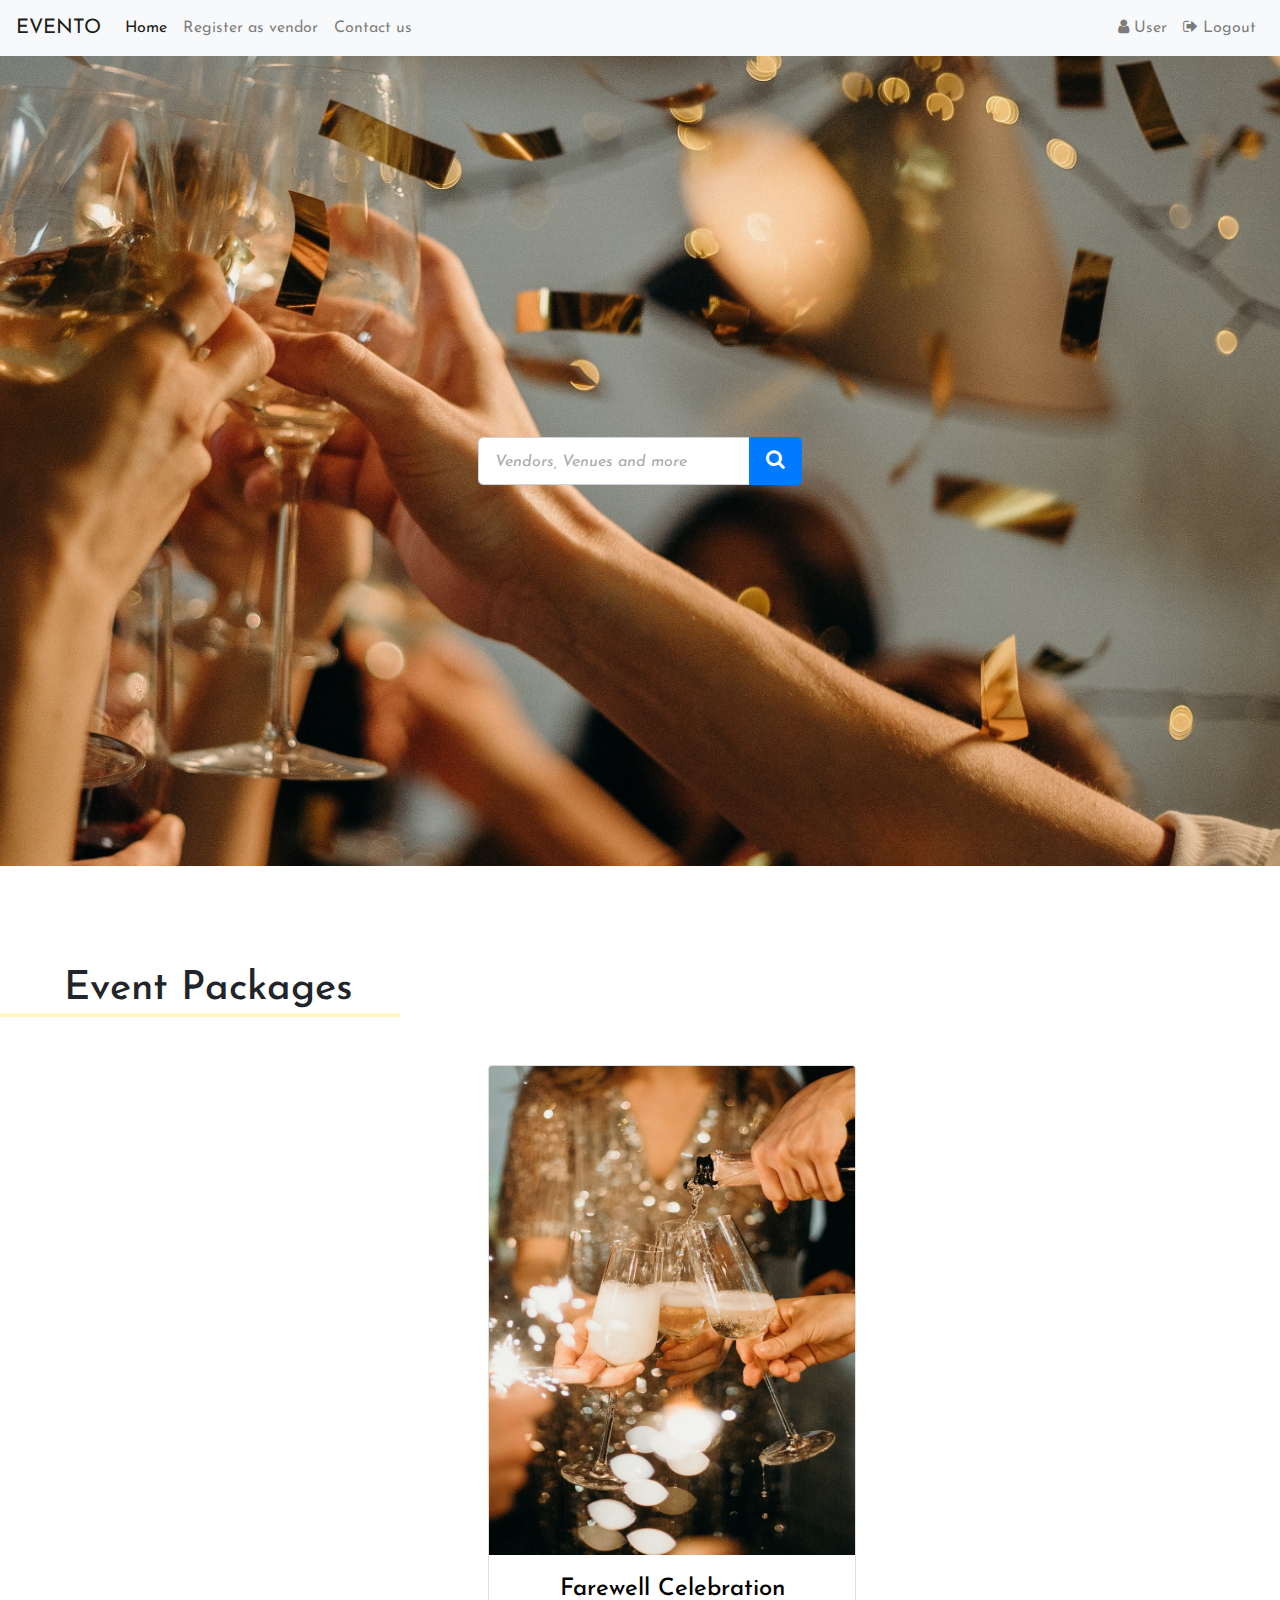
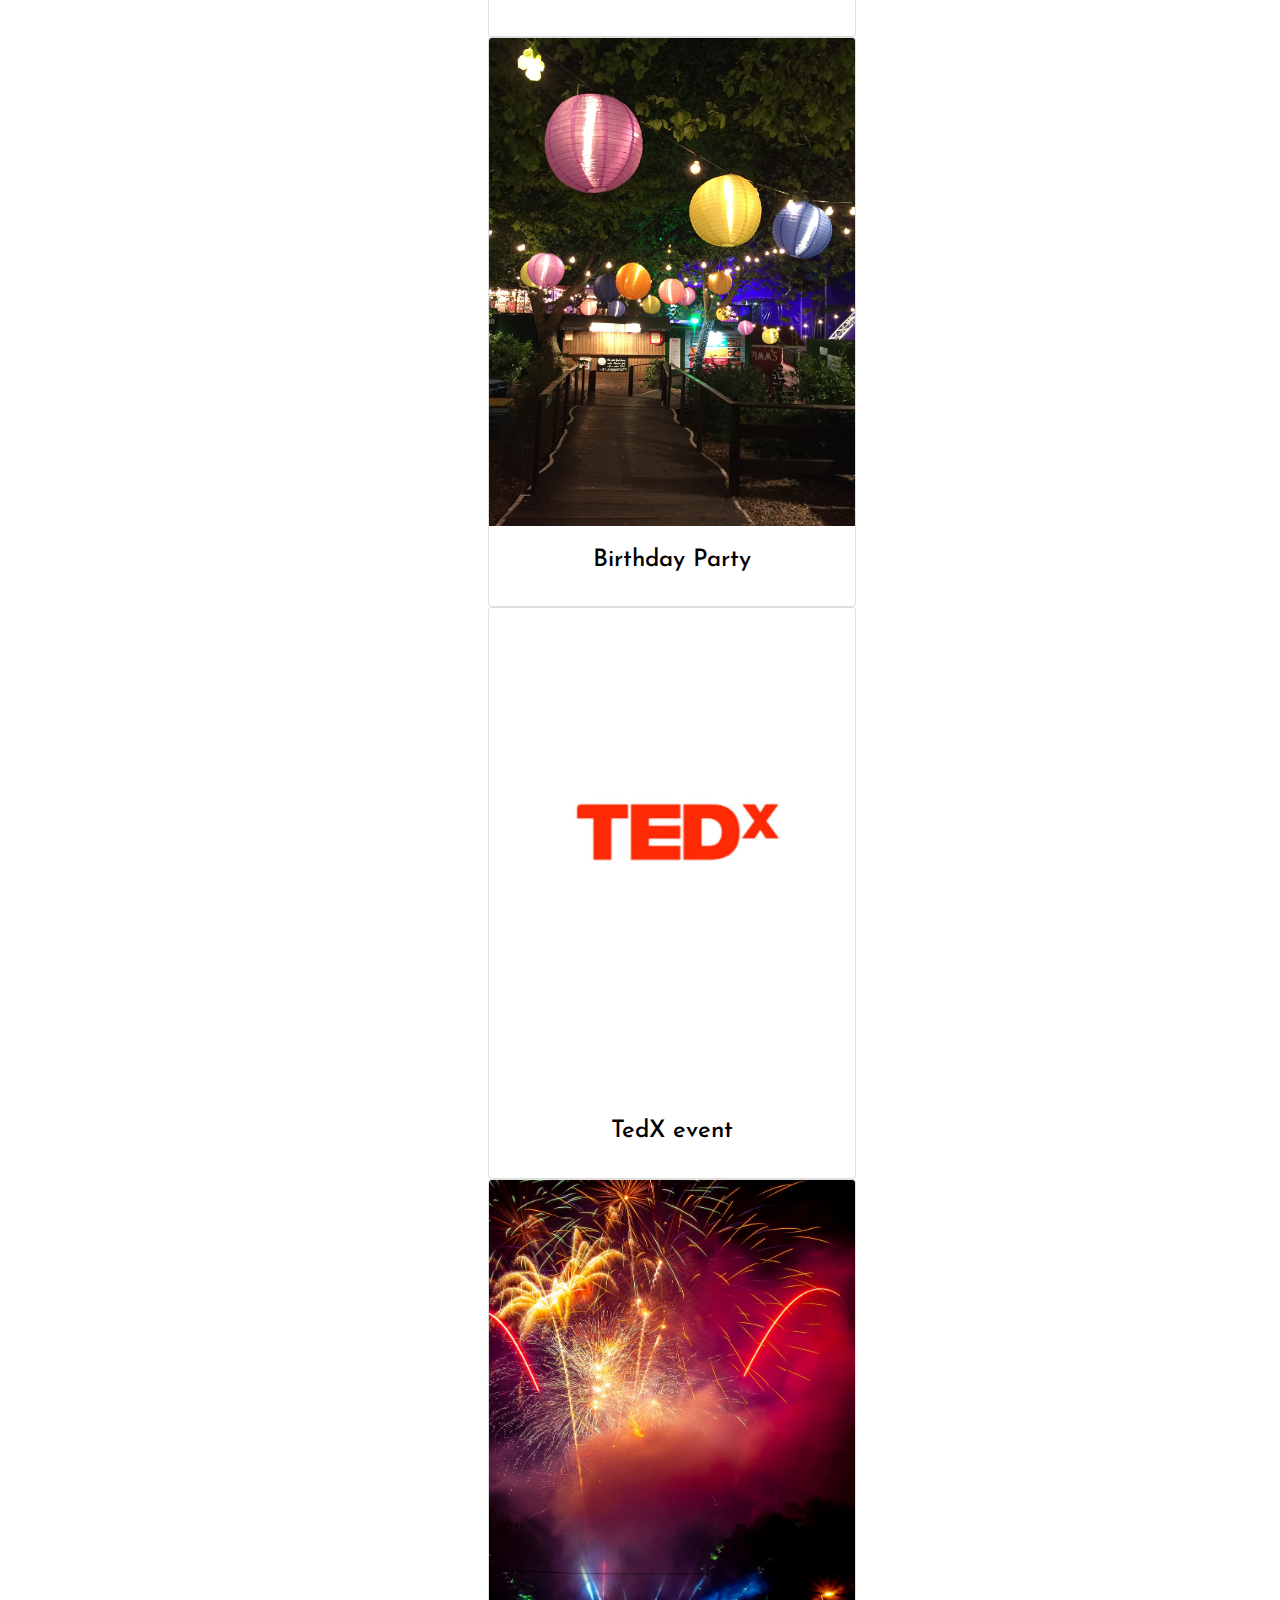
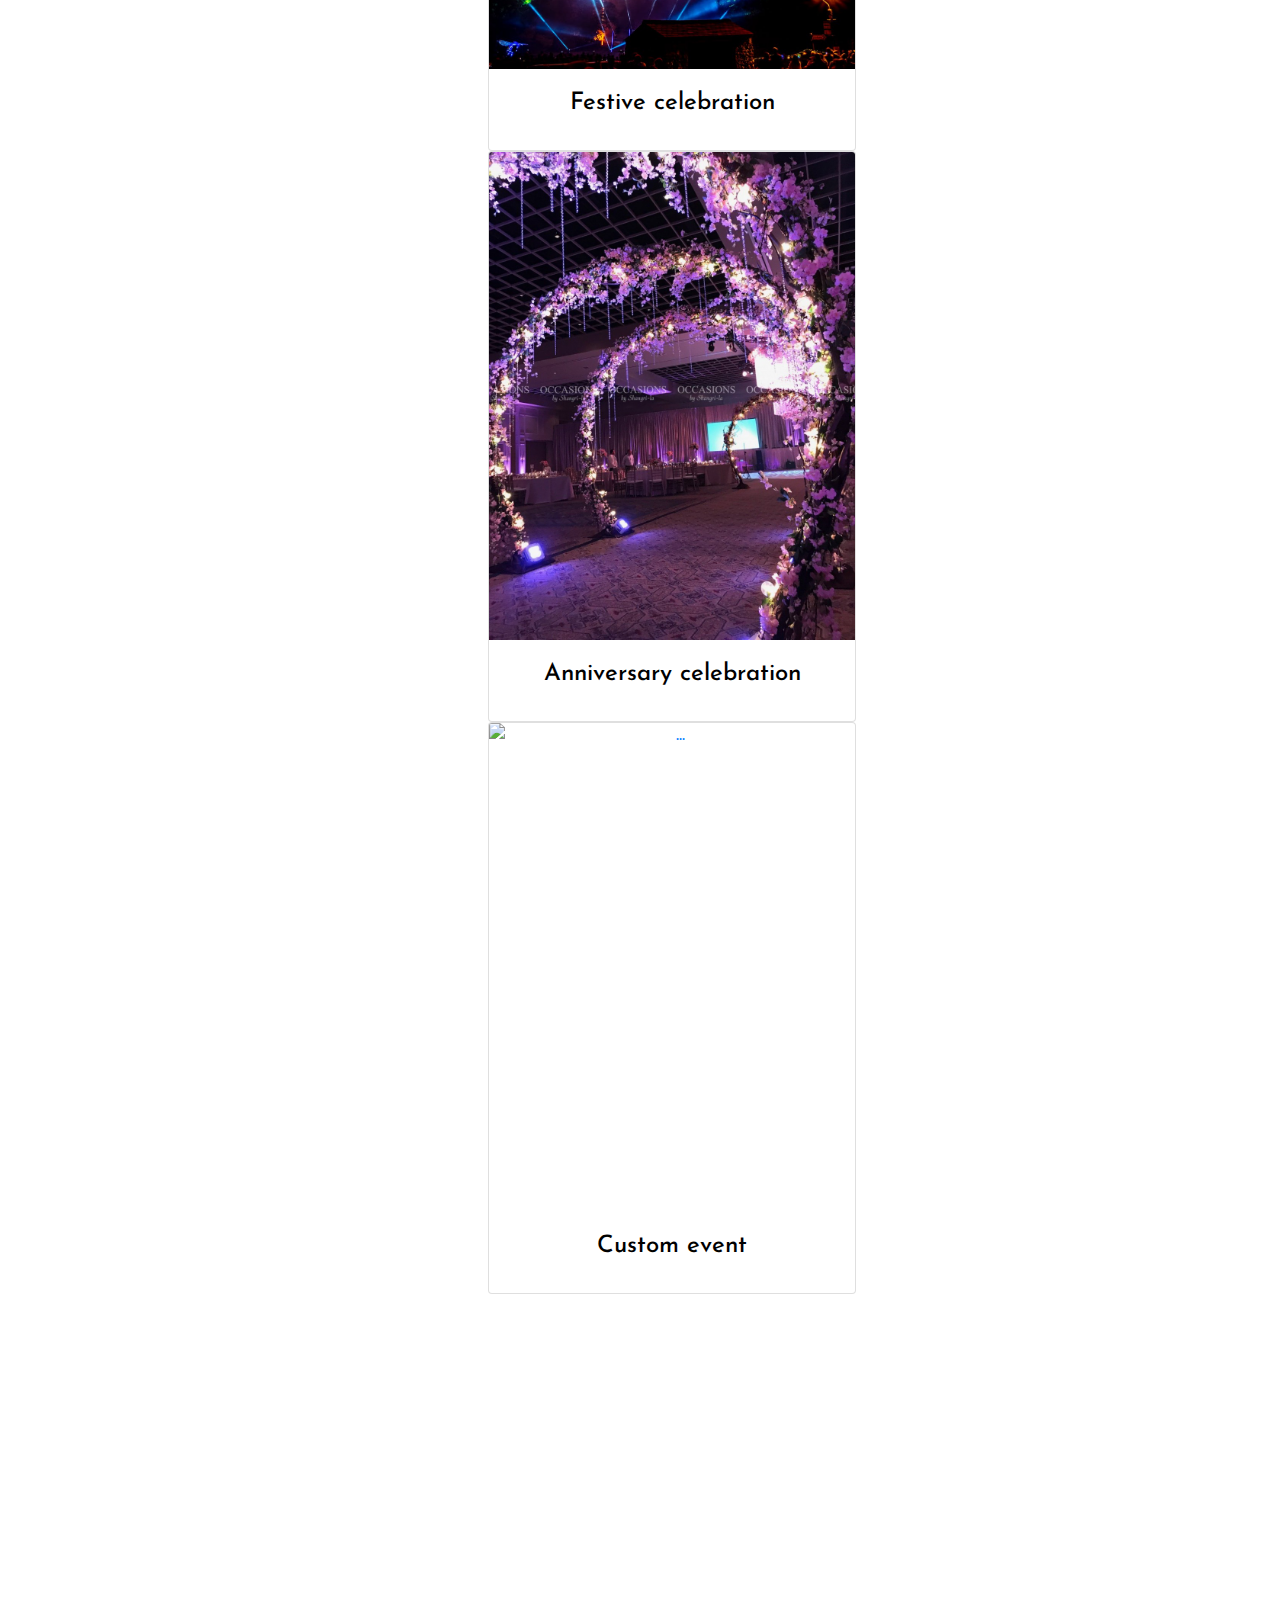
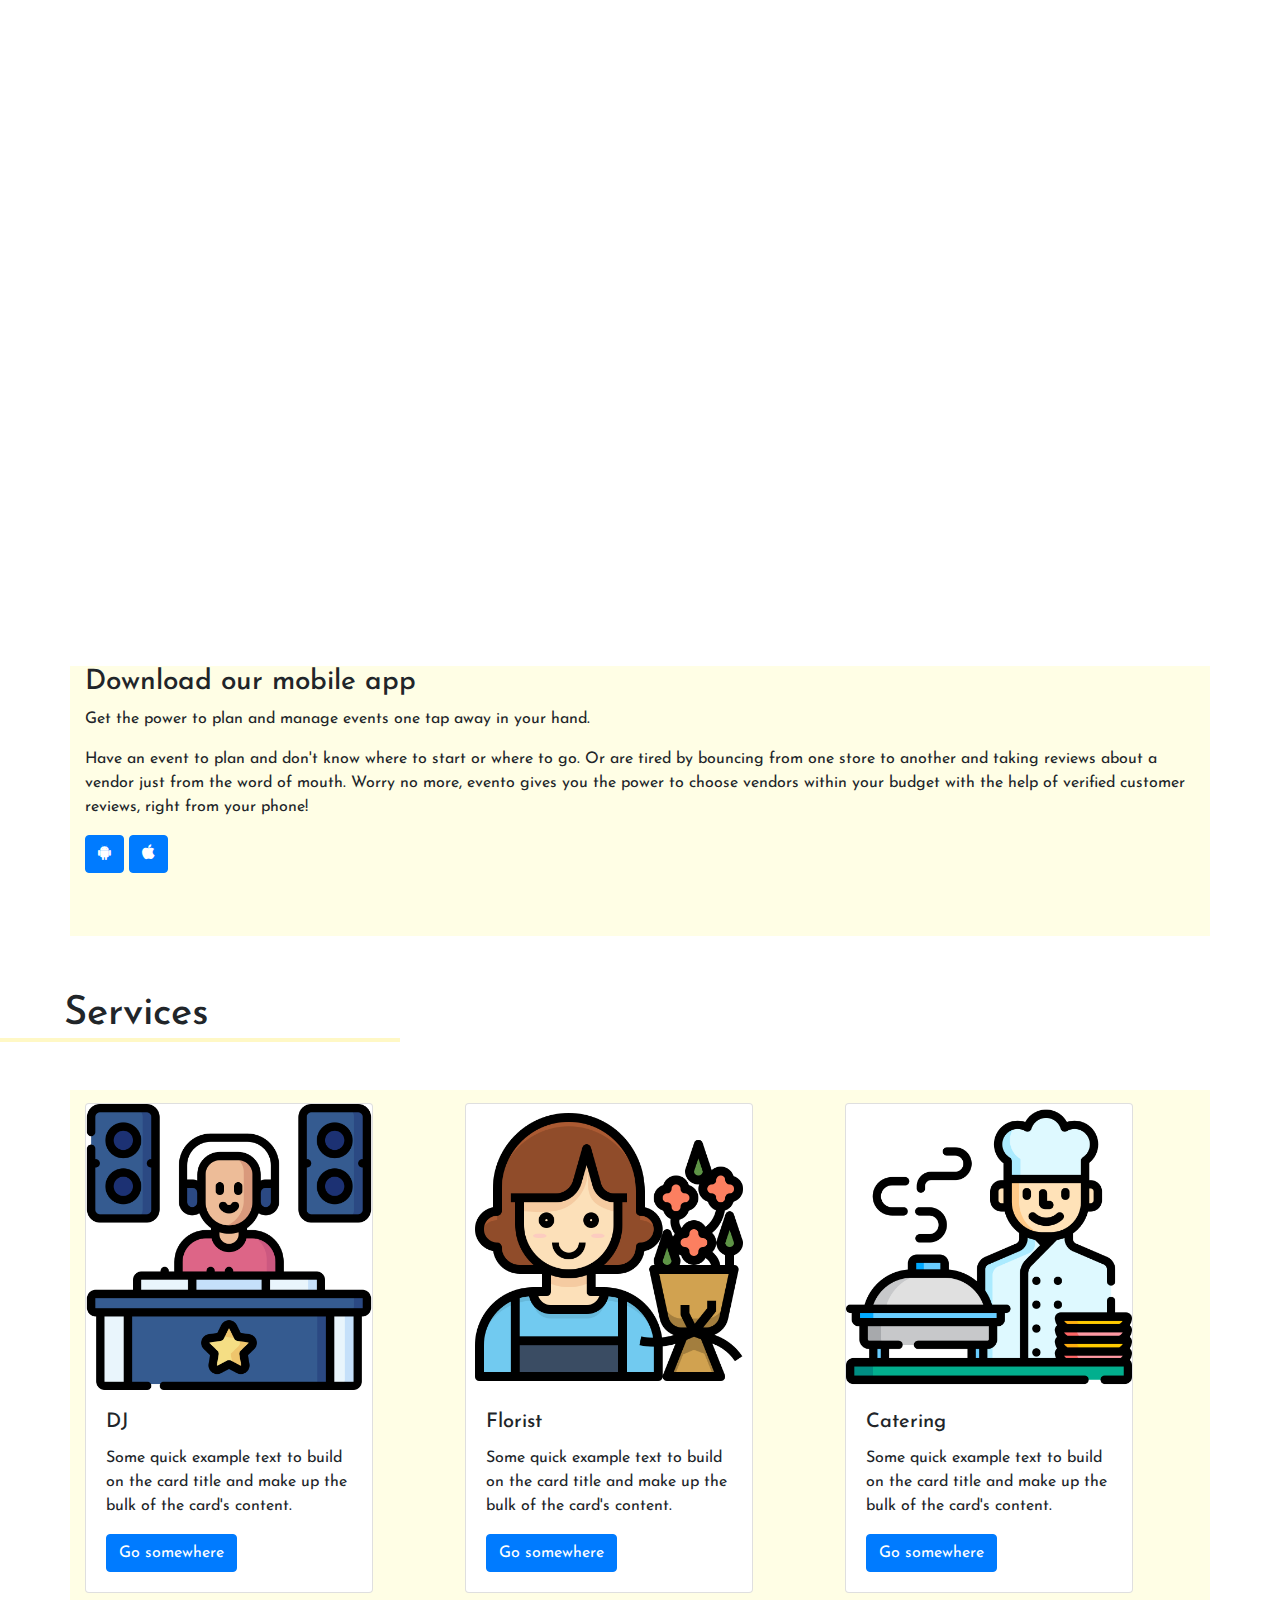
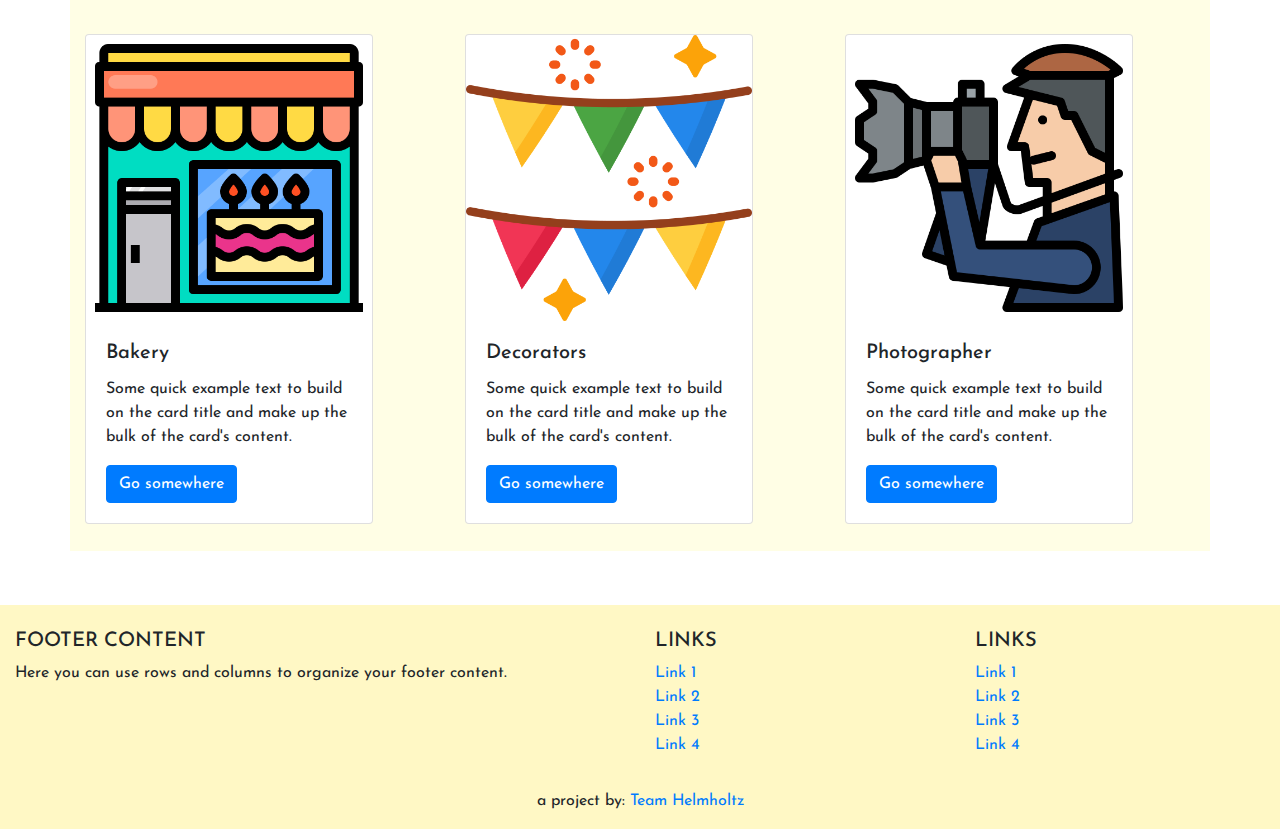
==== commit e357af32: "Vendors list" ====
--- a/index.html
+++ b/index.html
@@ -13,7 +13,6 @@
     <link rel="stylesheet" href="fonts/material-icon/css/material-design-iconic-font.min.css">
 
     <!--GLIDER CSS-->
-    <link rel="stylesheet" type="text/css" href="css/glider.min.css">
     <link rel="stylesheet" href="https://unpkg.com/swiper/swiper-bundle.css">
 
     <!-- Bootstrap CSS -->
@@ -39,7 +38,7 @@
                     <a class="nav-link" href="#">Home</a>
                 </li>
                 <li class="nav-item">
-                    <a class="nav-link" href="#">About us</a>
+                    <a class="nav-link" href="#">Register as vendor</a>
                 </li>
                 <li class="nav-item">
                     <a class="nav-link" href="#">Contact us</a>
@@ -166,7 +165,7 @@
         <div class="card-body">
             <h5 class="card-title">DJ</h5>
             <p class="card-text">Some quick example text to build on the card title and make up the bulk of the card's content.</p>
-            <a href="#" class="btn btn-primary">Go somewhere</a>
+            <a href="vendor_list.html" class="btn btn-primary">Go somewhere</a>
         </div>
     </div>
         </div>
@@ -176,7 +175,7 @@
         <div class="card-body">
             <h5 class="card-title">Florist</h5>
             <p class="card-text">Some quick example text to build on the card title and make up the bulk of the card's content.</p>
-            <a href="#" class="btn btn-primary">Go somewhere</a>
+            <a href="vendor_list.html" class="btn btn-primary">Go somewhere</a>
         </div>
     </div>
         </div>
@@ -186,7 +185,7 @@
         <div class="card-body">
             <h5 class="card-title">Catering</h5>
             <p class="card-text">Some quick example text to build on the card title and make up the bulk of the card's content.</p>
-            <a href="#" class="btn btn-primary">Go somewhere</a>
+            <a href="vendor_list.html" class="btn btn-primary">Go somewhere</a>
         </div>
     </div>
         </div>
@@ -196,7 +195,7 @@
         <div class="card-body">
             <h5 class="card-title">Bakery</h5>
             <p class="card-text">Some quick example text to build on the card title and make up the bulk of the card's content.</p>
-            <a href="#" class="btn btn-primary">Go somewhere</a>
+            <a href="vendor_list.html" class="btn btn-primary">Go somewhere</a>
         </div>
     </div>
         </div>
@@ -206,7 +205,7 @@
         <div class="card-body">
             <h5 class="card-title">Decorators</h5>
             <p class="card-text">Some quick example text to build on the card title and make up the bulk of the card's content.</p>
-            <a href="#" class="btn btn-primary">Go somewhere</a>
+            <a href="vendor_list.html" class="btn btn-primary">Go somewhere</a>
         </div>
     </div>
         </div>
@@ -216,7 +215,7 @@
                 <div class="card-body">
                     <h5 class="card-title">Photographer</h5>
                     <p class="card-text">Some quick example text to build on the card title and make up the bulk of the card's content.</p>
-                    <a href="#" class="btn btn-primary">Go somewhere</a>
+                    <a href="vendor_list.html" class="btn btn-primary">Go somewhere</a>
                 </div>
             </div>
         </div>
--- a/css/main.css
+++ b/css/main.css
@@ -44,8 +44,8 @@
 /*Search bar*/
 
 .form-control::placeholder {
-    font-size: 1rem;
-    color: #aaa;
+        font-size: 1rem;
+        color: #aaa;
     font-style: italic;
 }
 
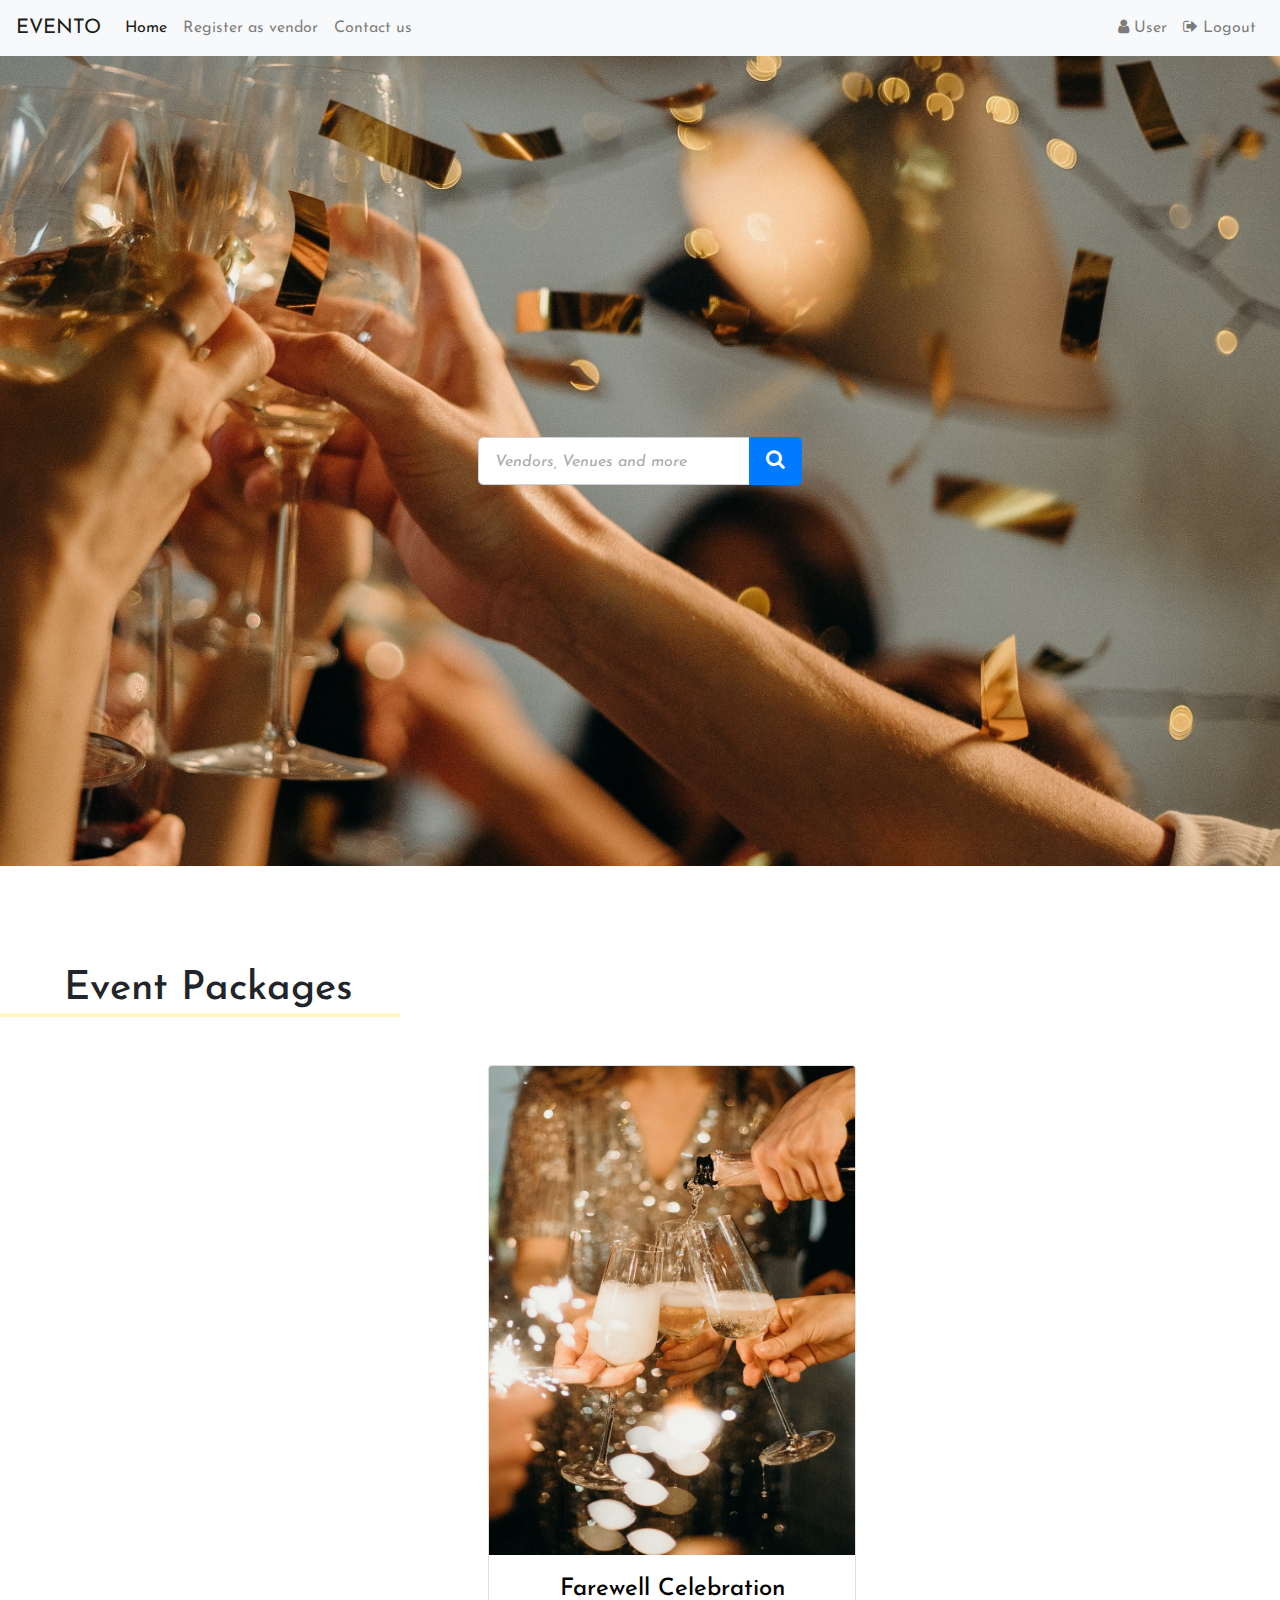
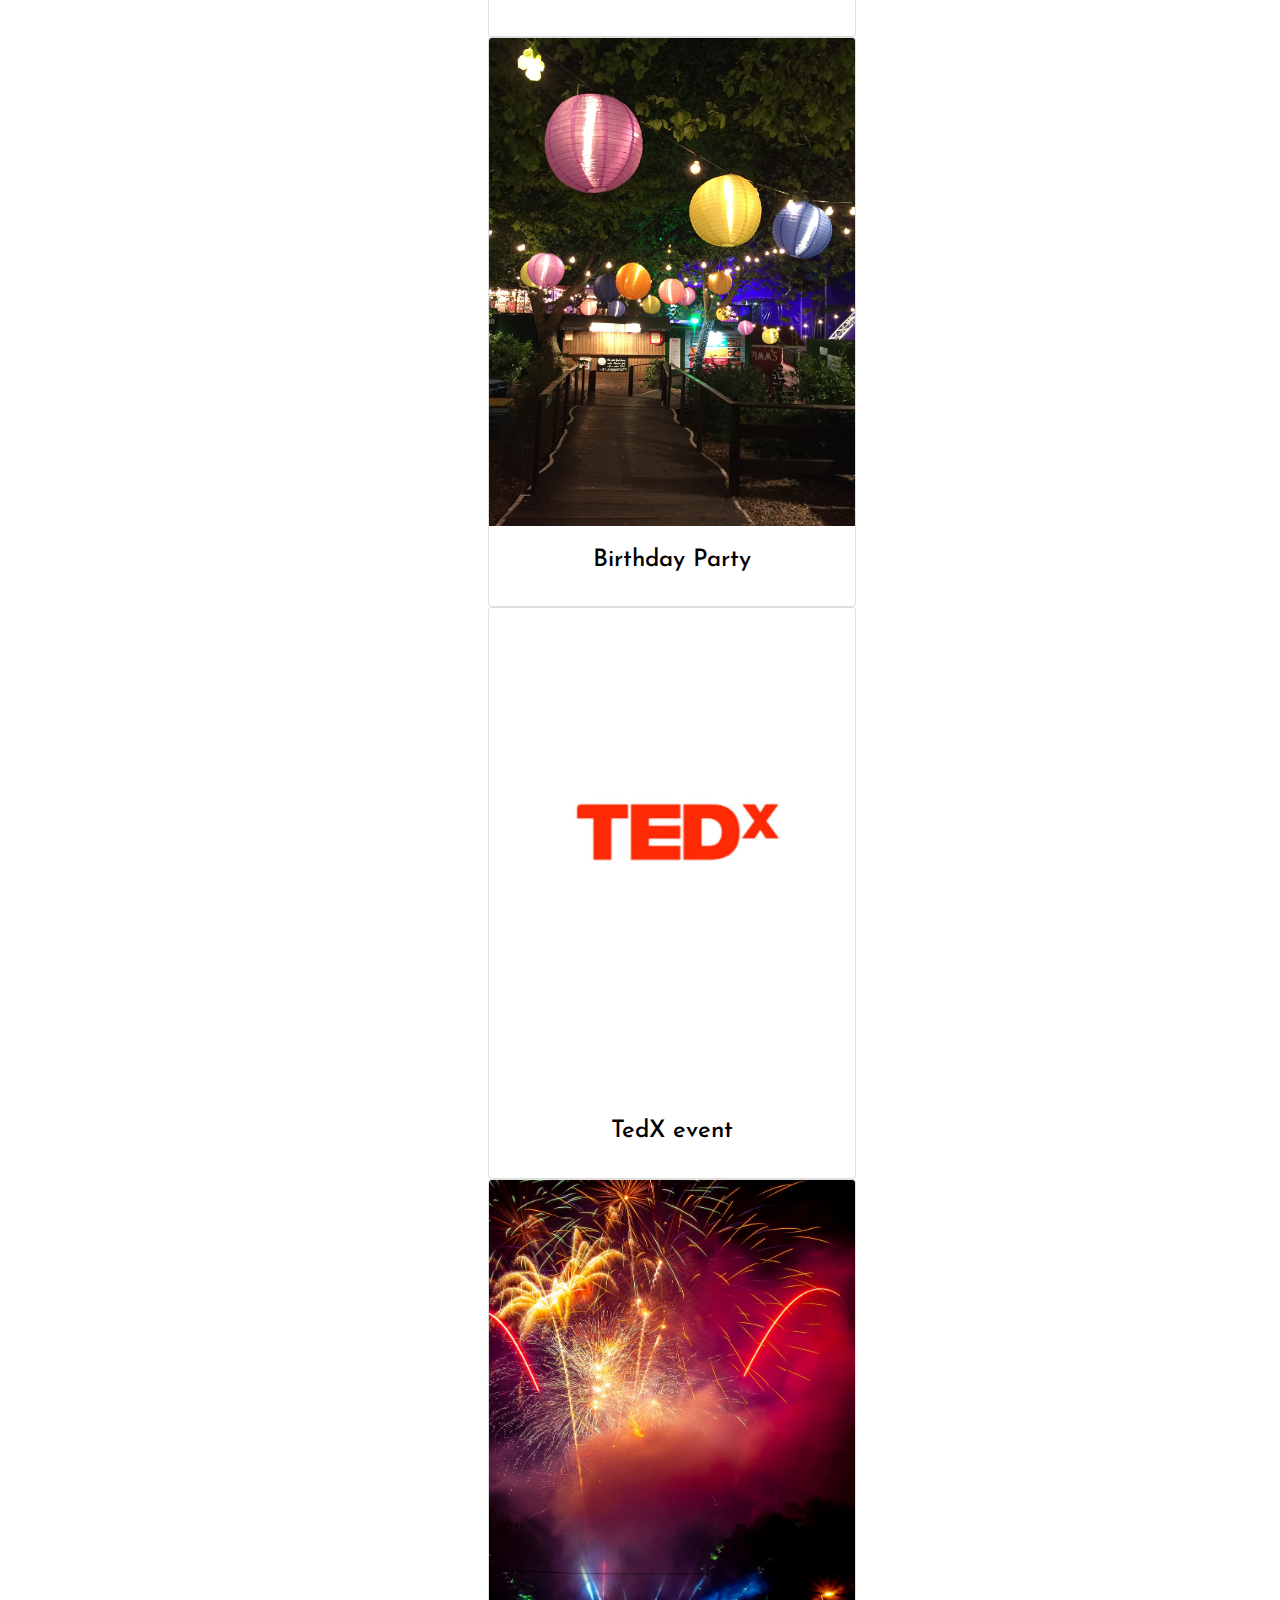
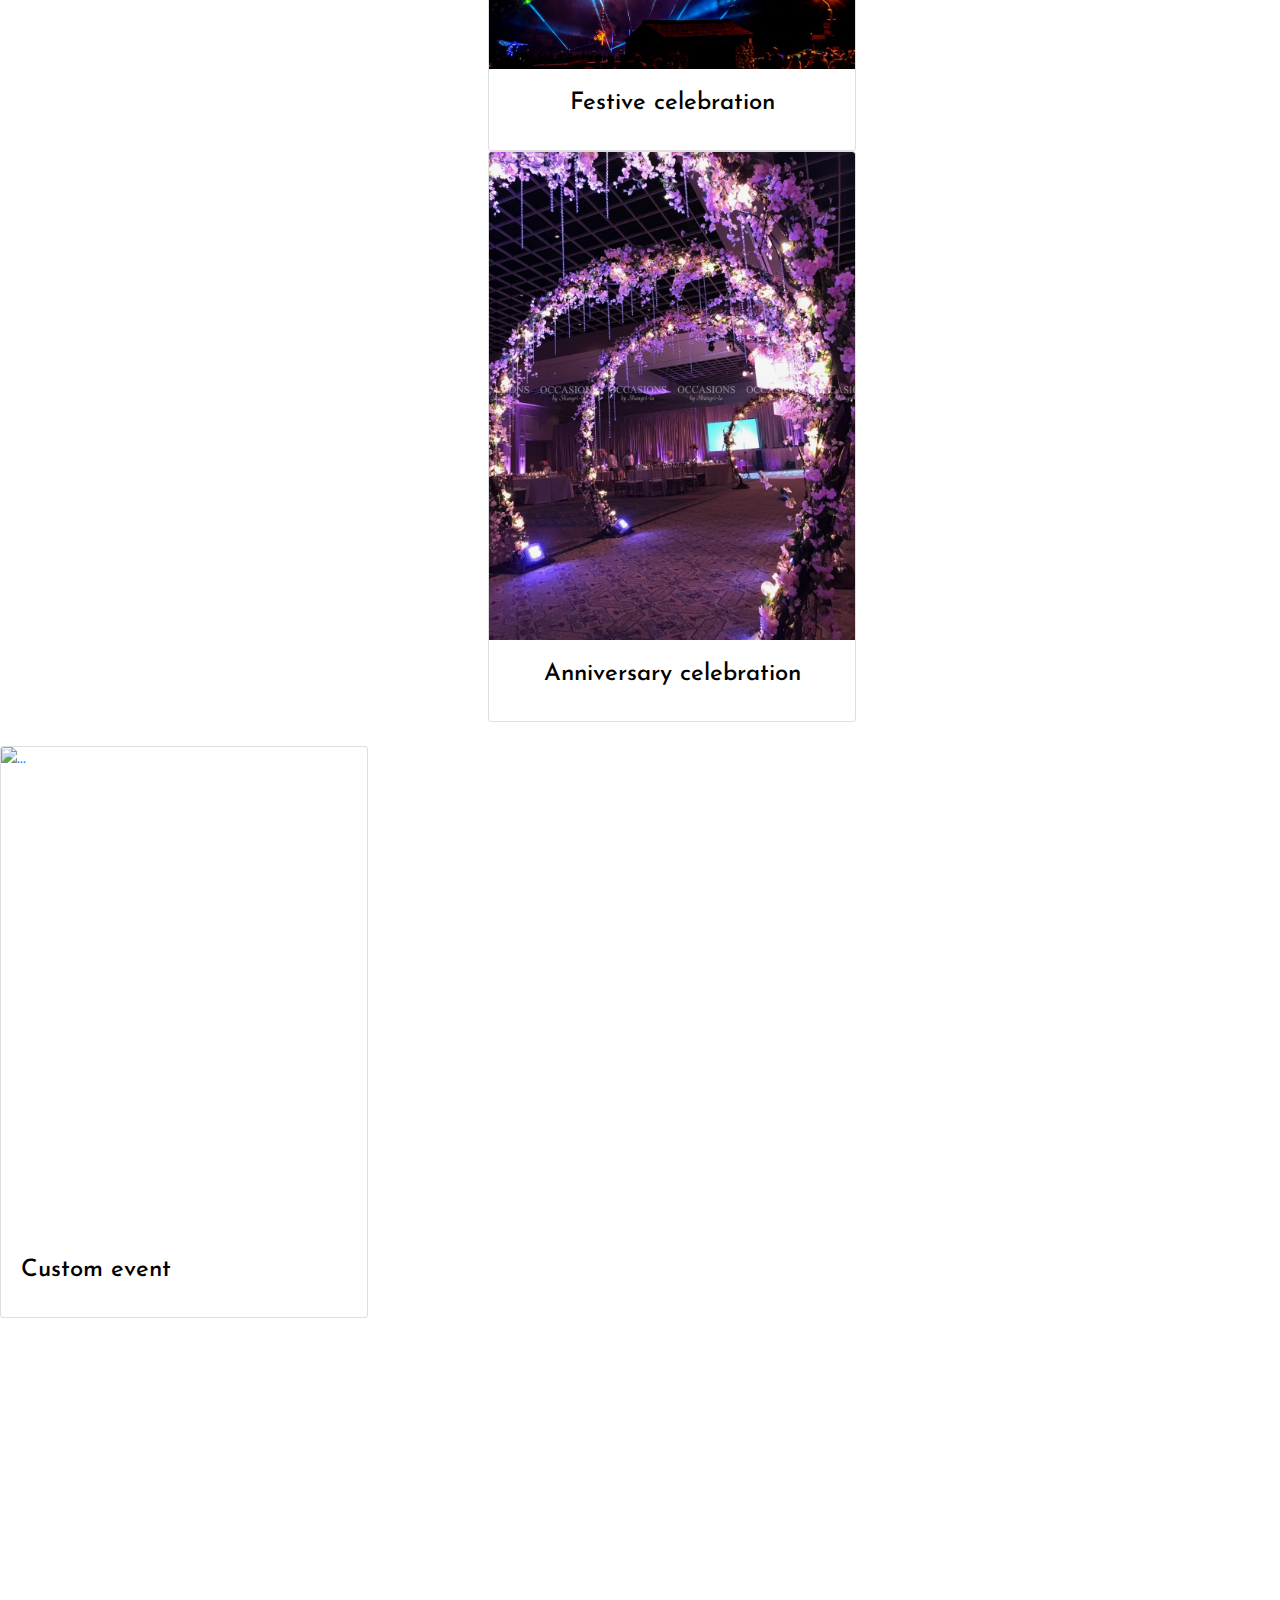
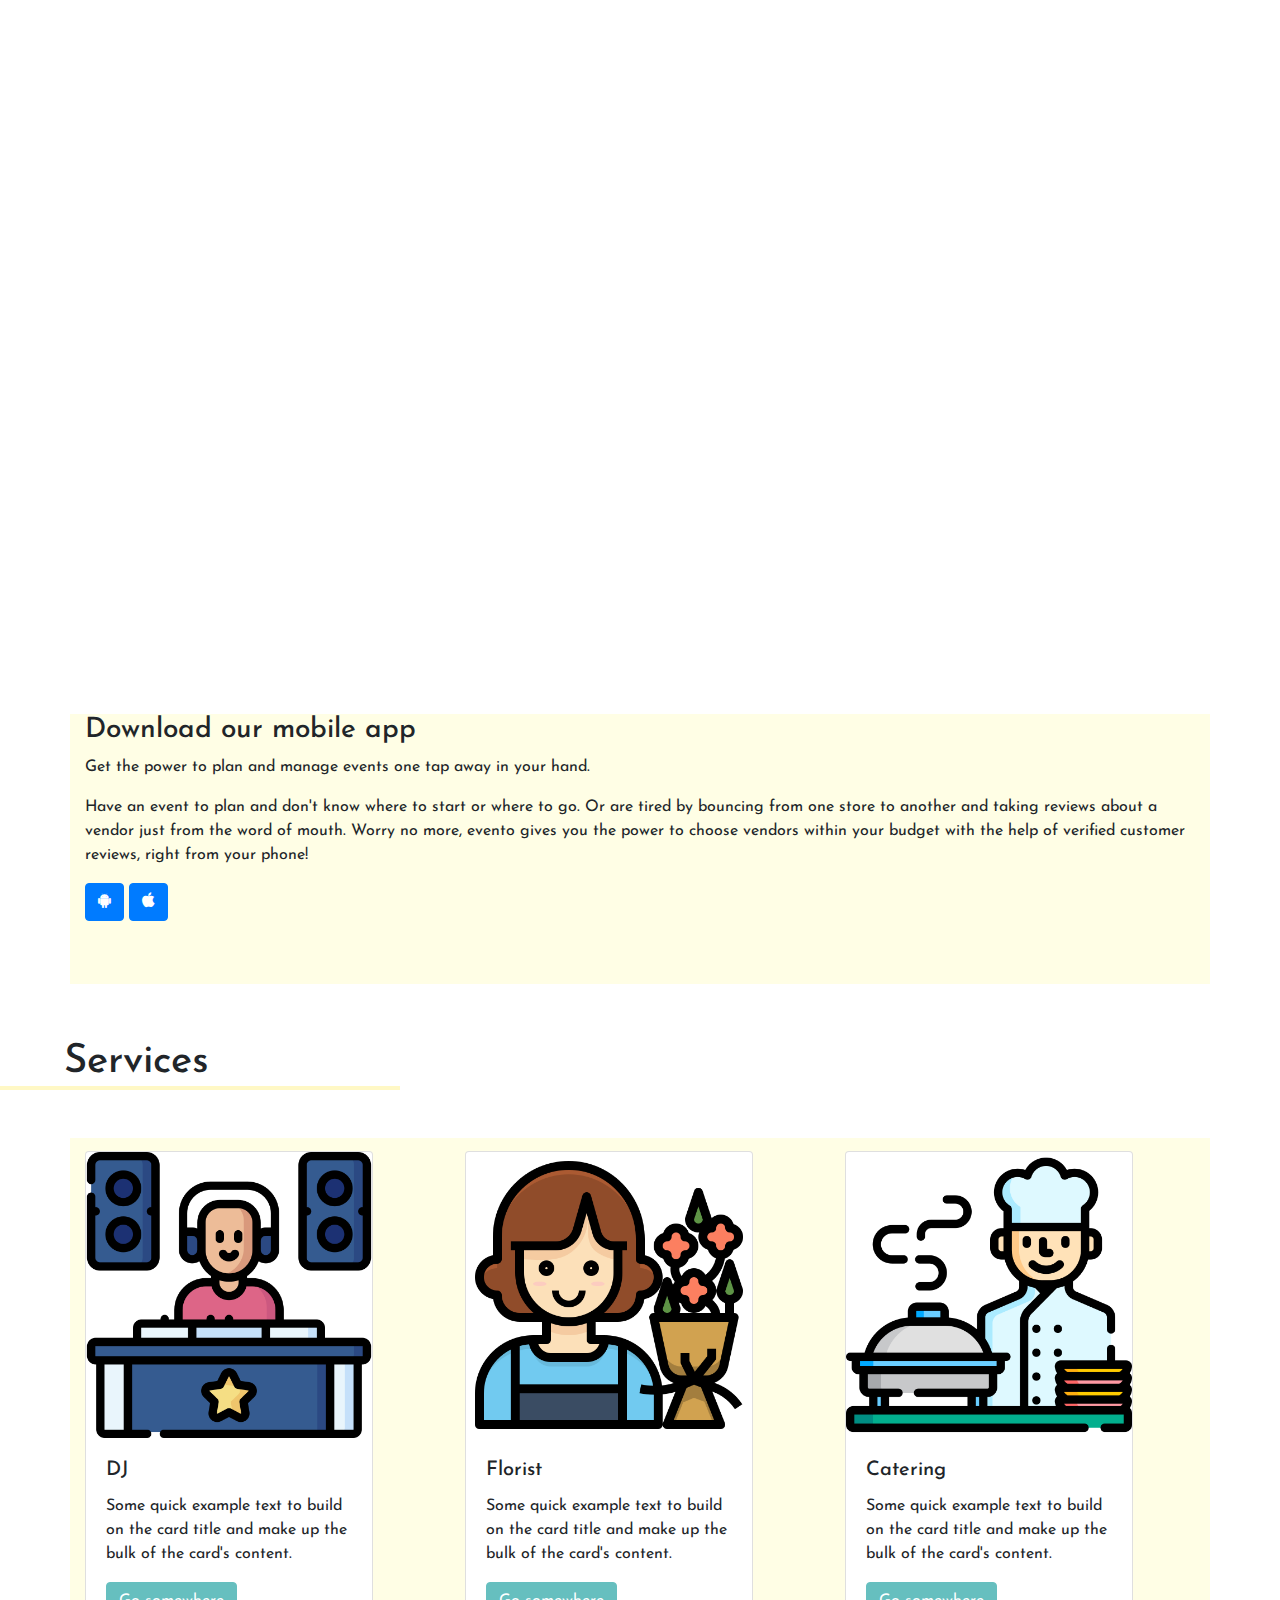
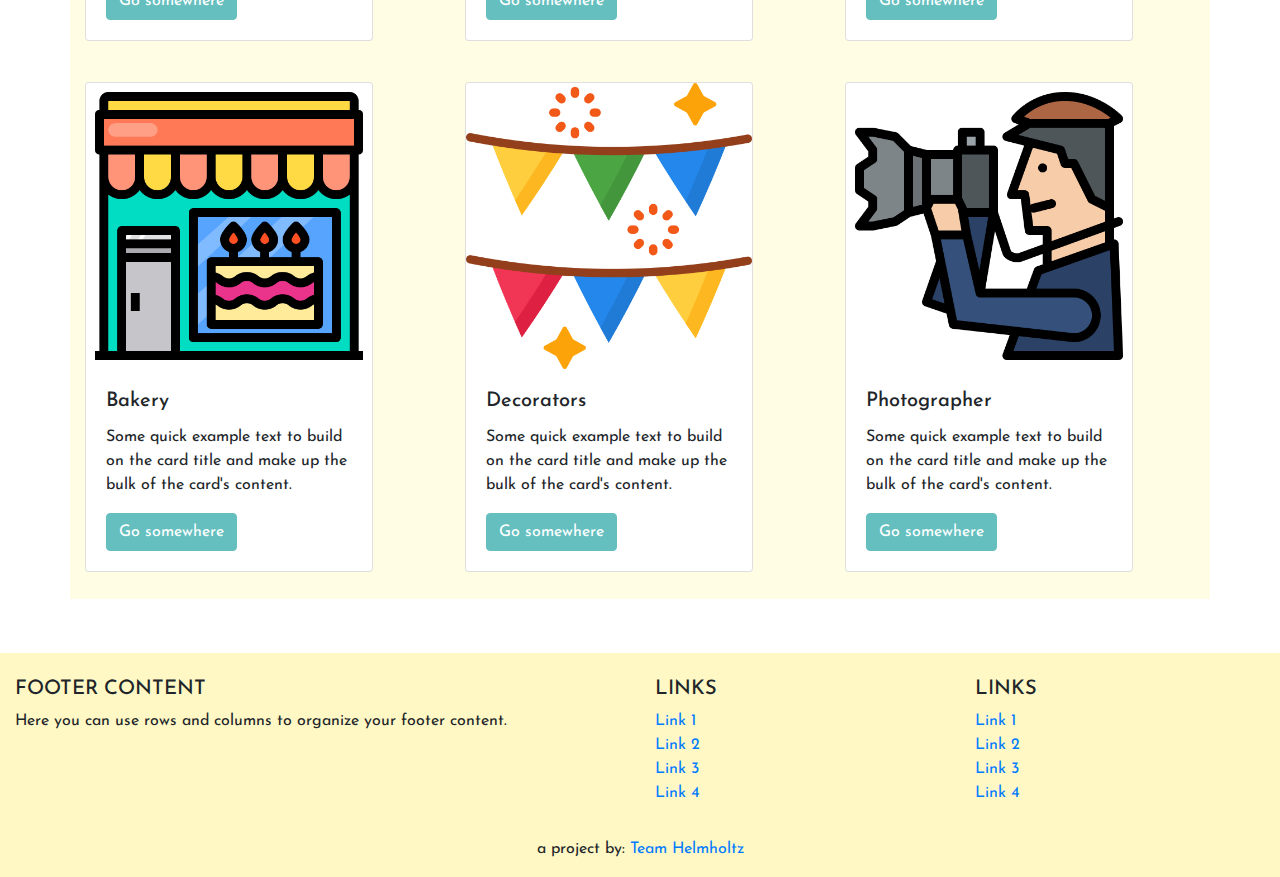
==== commit 67f178d3: "vendor profile" ====
--- a/index.html
+++ b/index.html
@@ -38,7 +38,7 @@
                     <a class="nav-link" href="#">Home</a>
                 </li>
                 <li class="nav-item">
-                    <a class="nav-link" href="#">Register as vendor</a>
+                    <a class="nav-link" href="register_vendor.html">Register as vendor</a>
                 </li>
                 <li class="nav-item">
                     <a class="nav-link" href="#">Contact us</a>
@@ -122,7 +122,6 @@
                     </div>
                 </a>
             </div>
-            <div class="swiper-slide">
                 <a href="#"  class="pack">
                     <div class="card" style="width: 23rem;">
                         <img src="https://images.pexels.com/photos/4684169/pexels-photo-4684169.jpeg?auto=compress&cs=tinysrgb&dpr=3&h=750&w=1260" class="card-img-top" alt="..."  style="height: 30.55rem">
@@ -131,7 +130,6 @@
                         </div>
                     </div>
                 </a>
-            </div>
 
         </div>
         <!-- Add Pagination -->
--- a/css/main.css
+++ b/css/main.css
@@ -102,7 +102,13 @@
     padding-bottom: 3vh;
 }
 .container{
-    background: #FFFEE5;
+    background: #fffee5;
     margin-bottom: 6vh;
 }
 
+a.btn.btn-primary
+{
+    background-color:  rgb(102,191,191); border-color:rgb(102,191,191);
+}
+
+
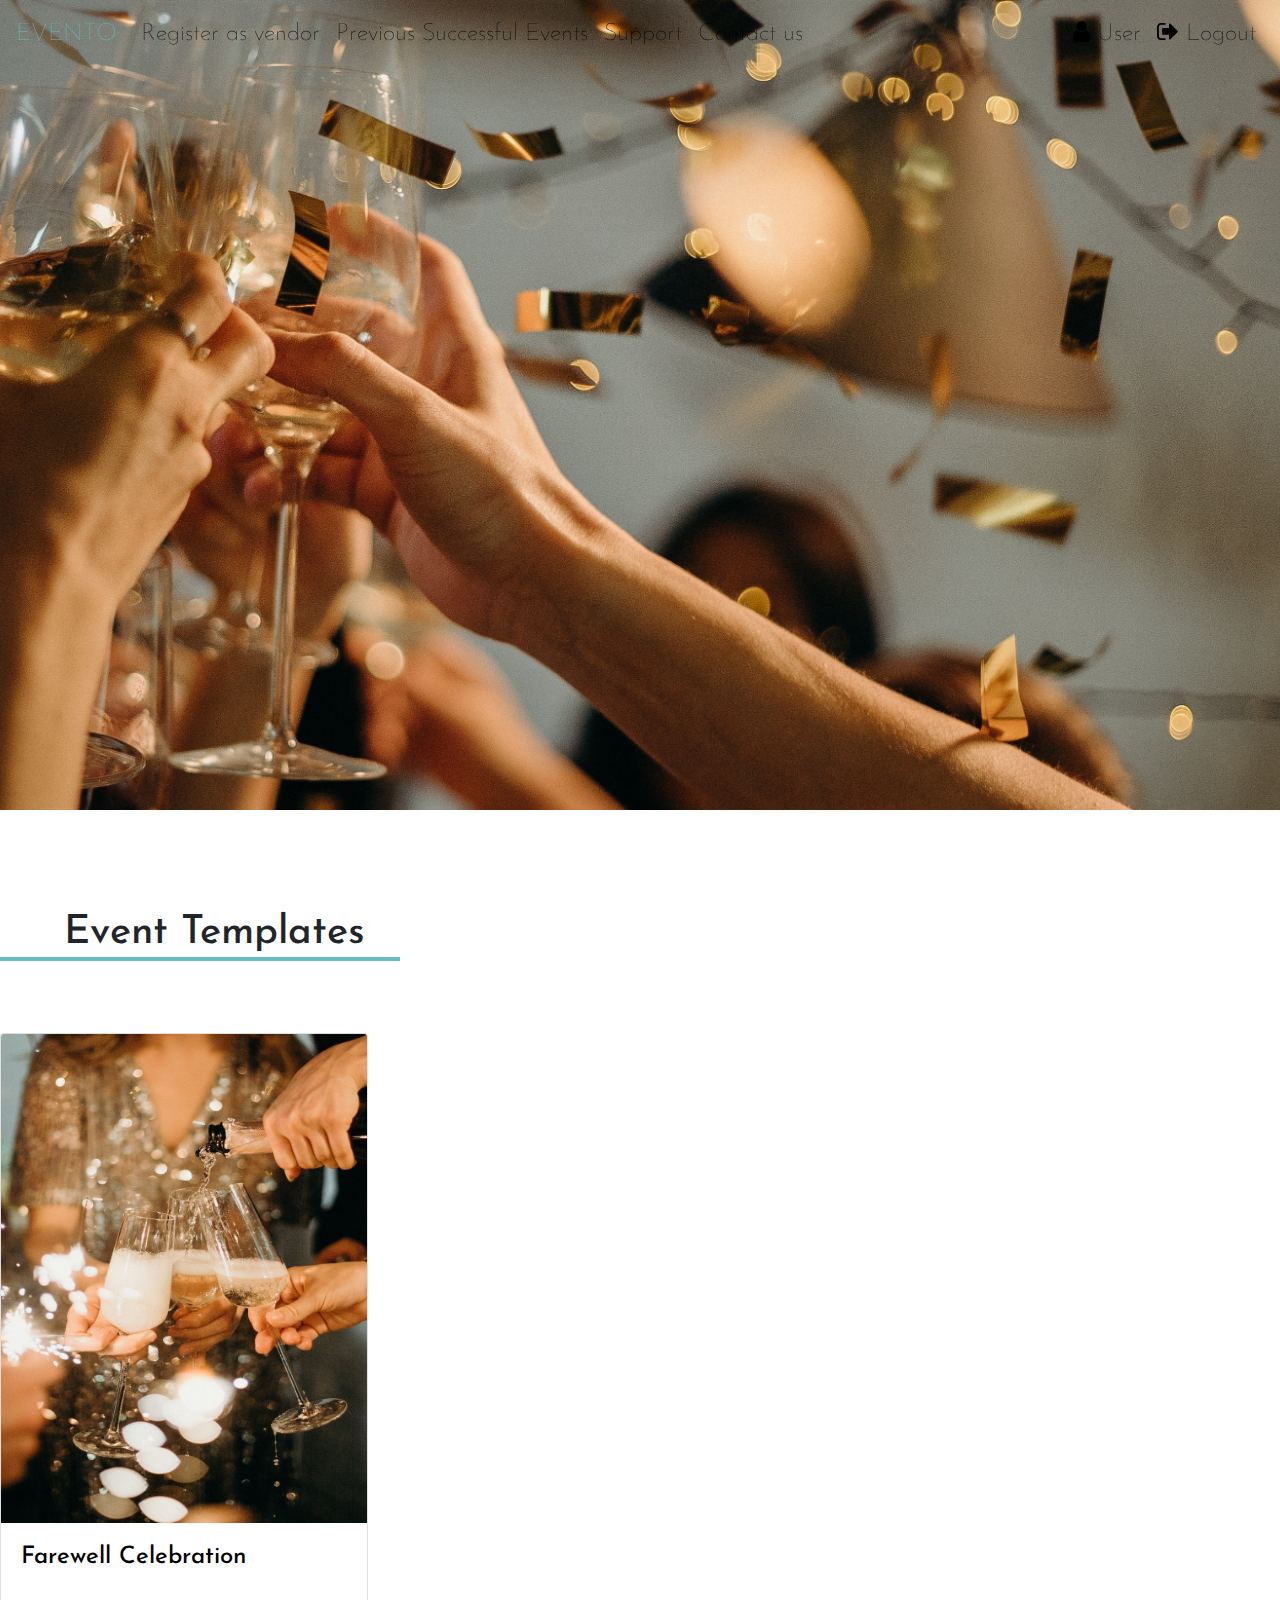
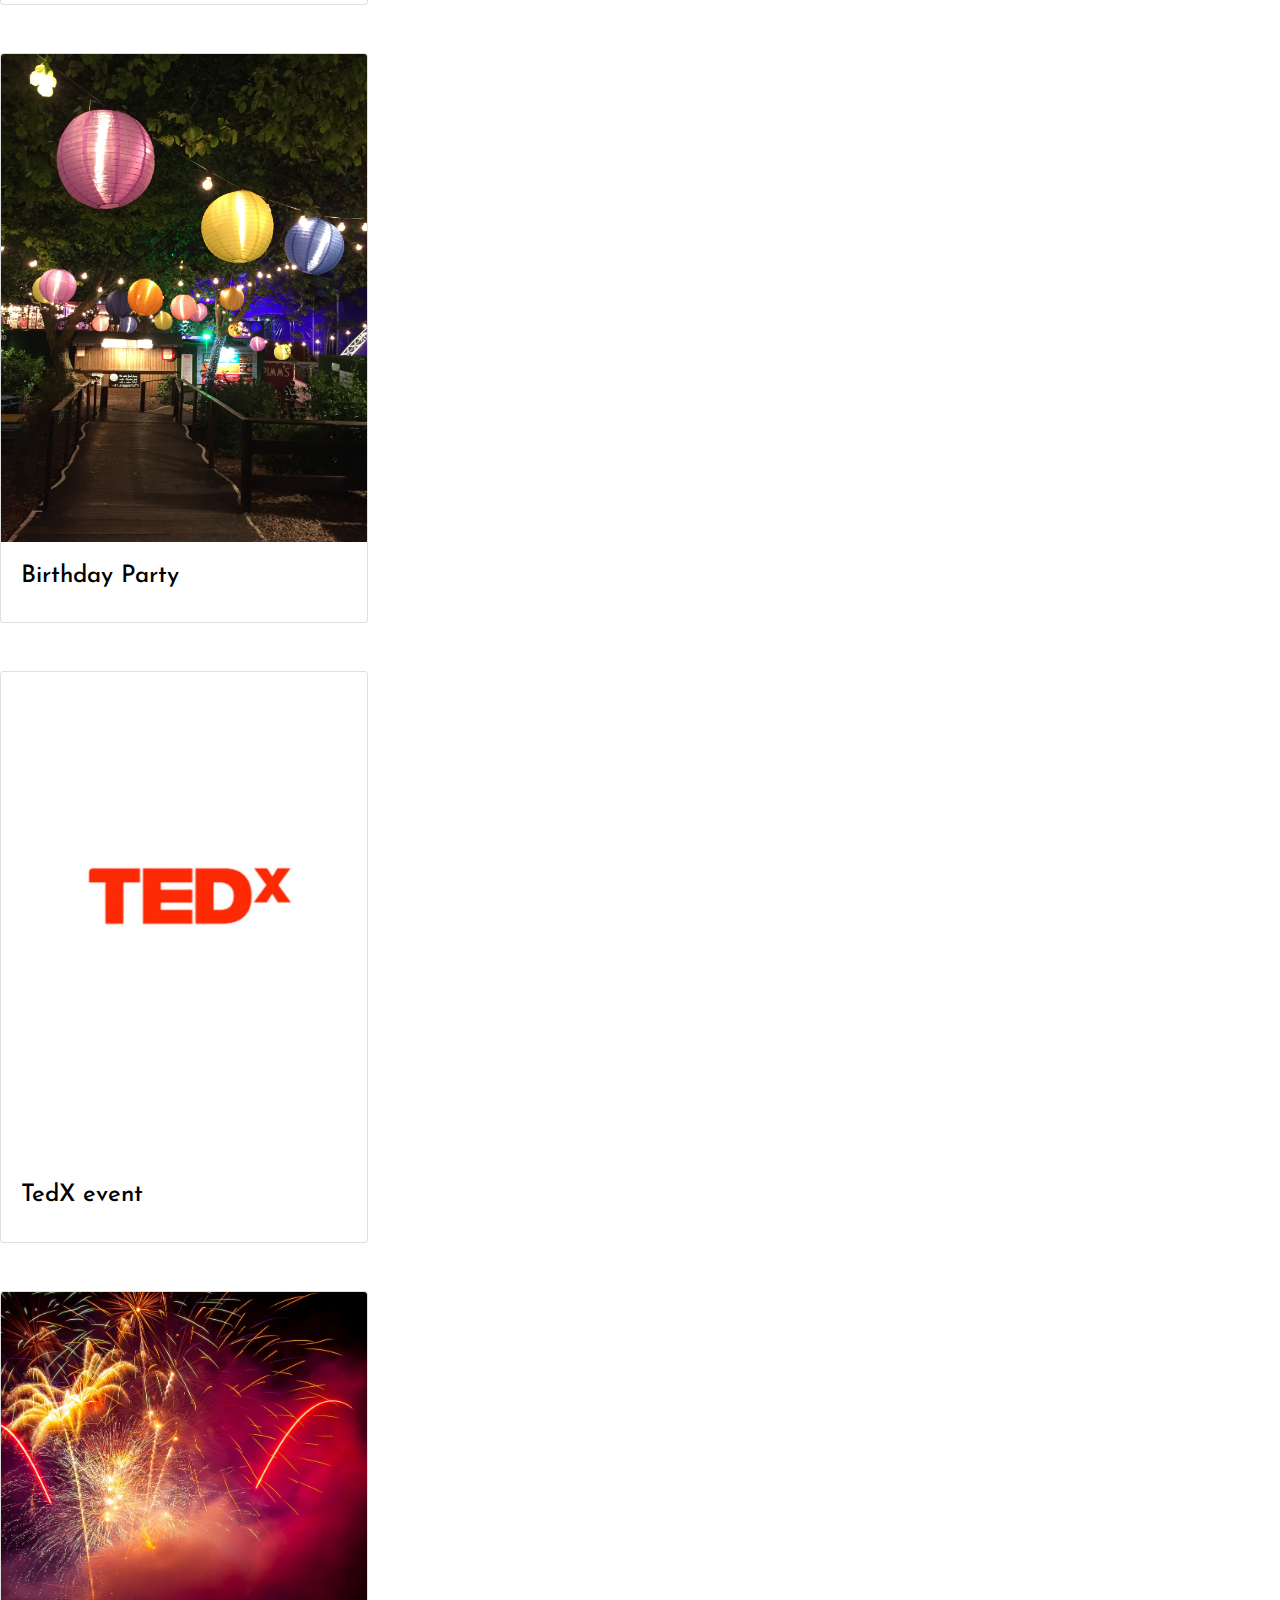
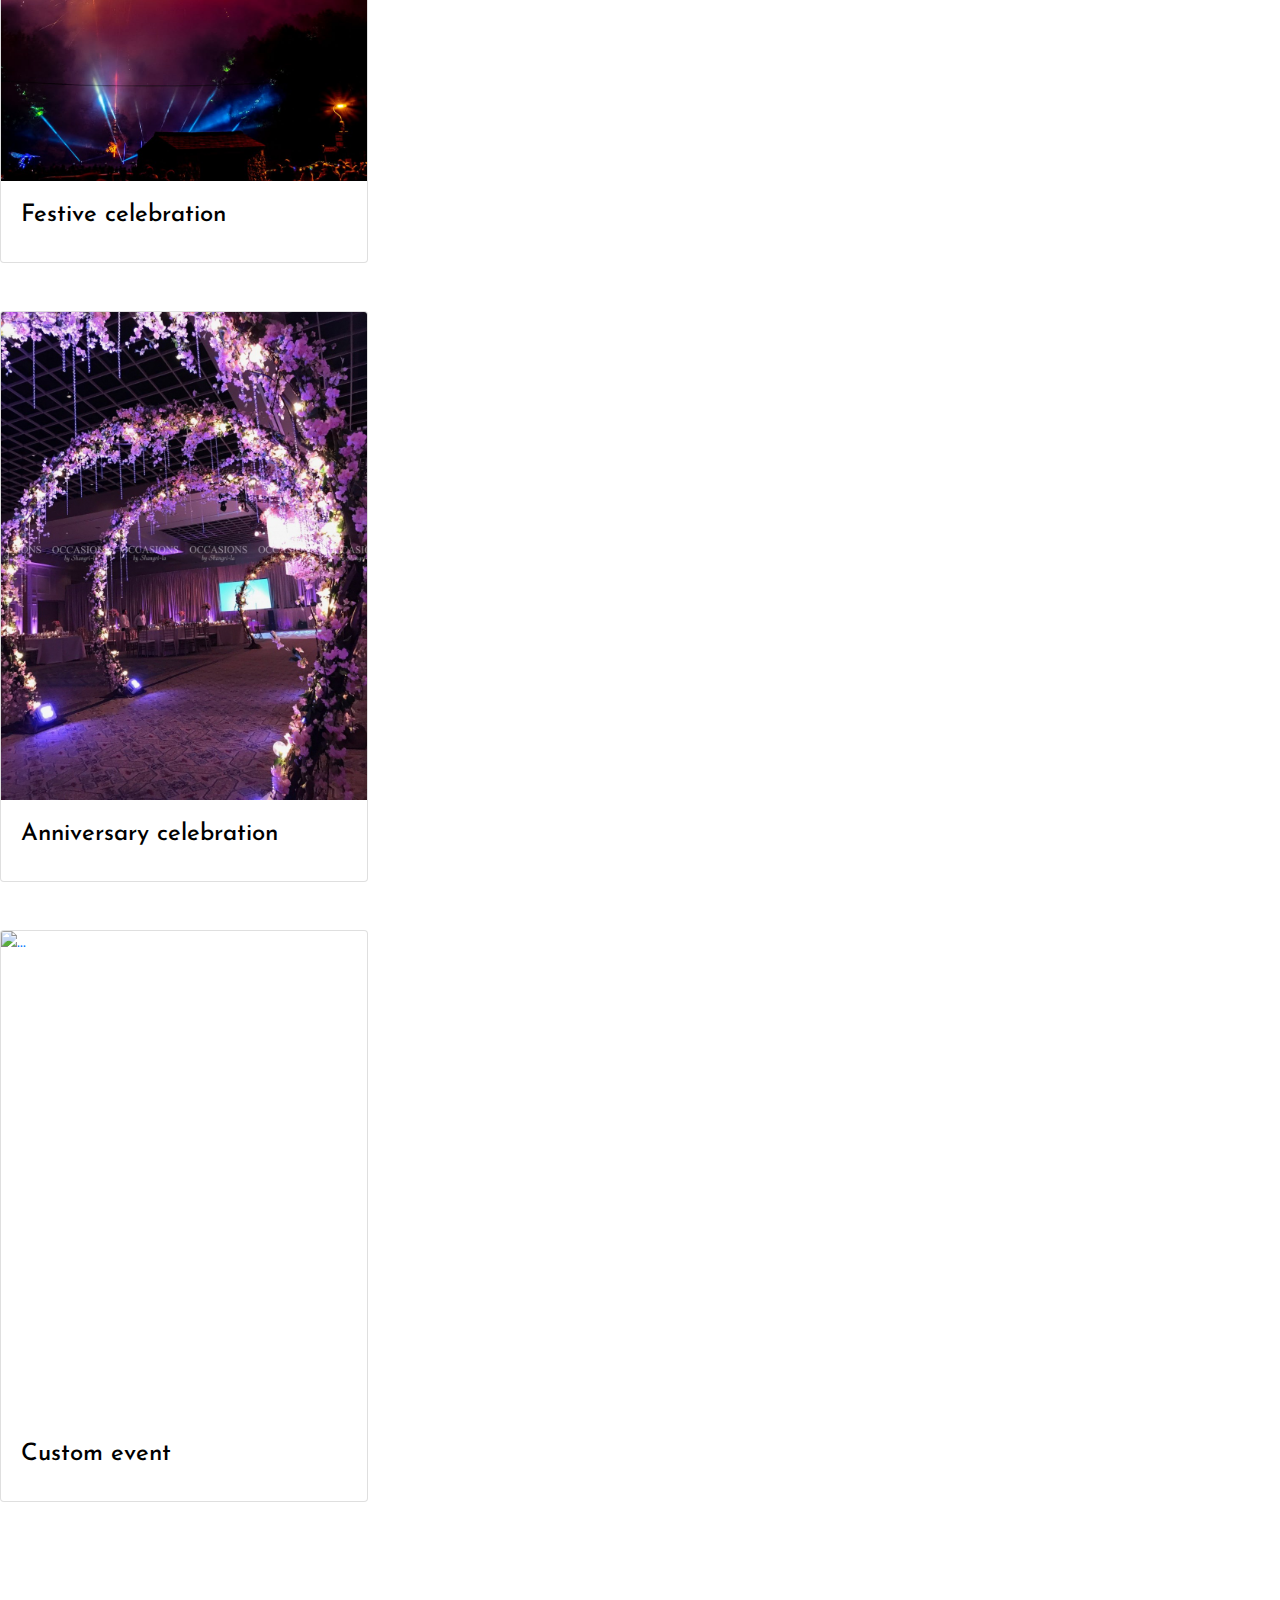
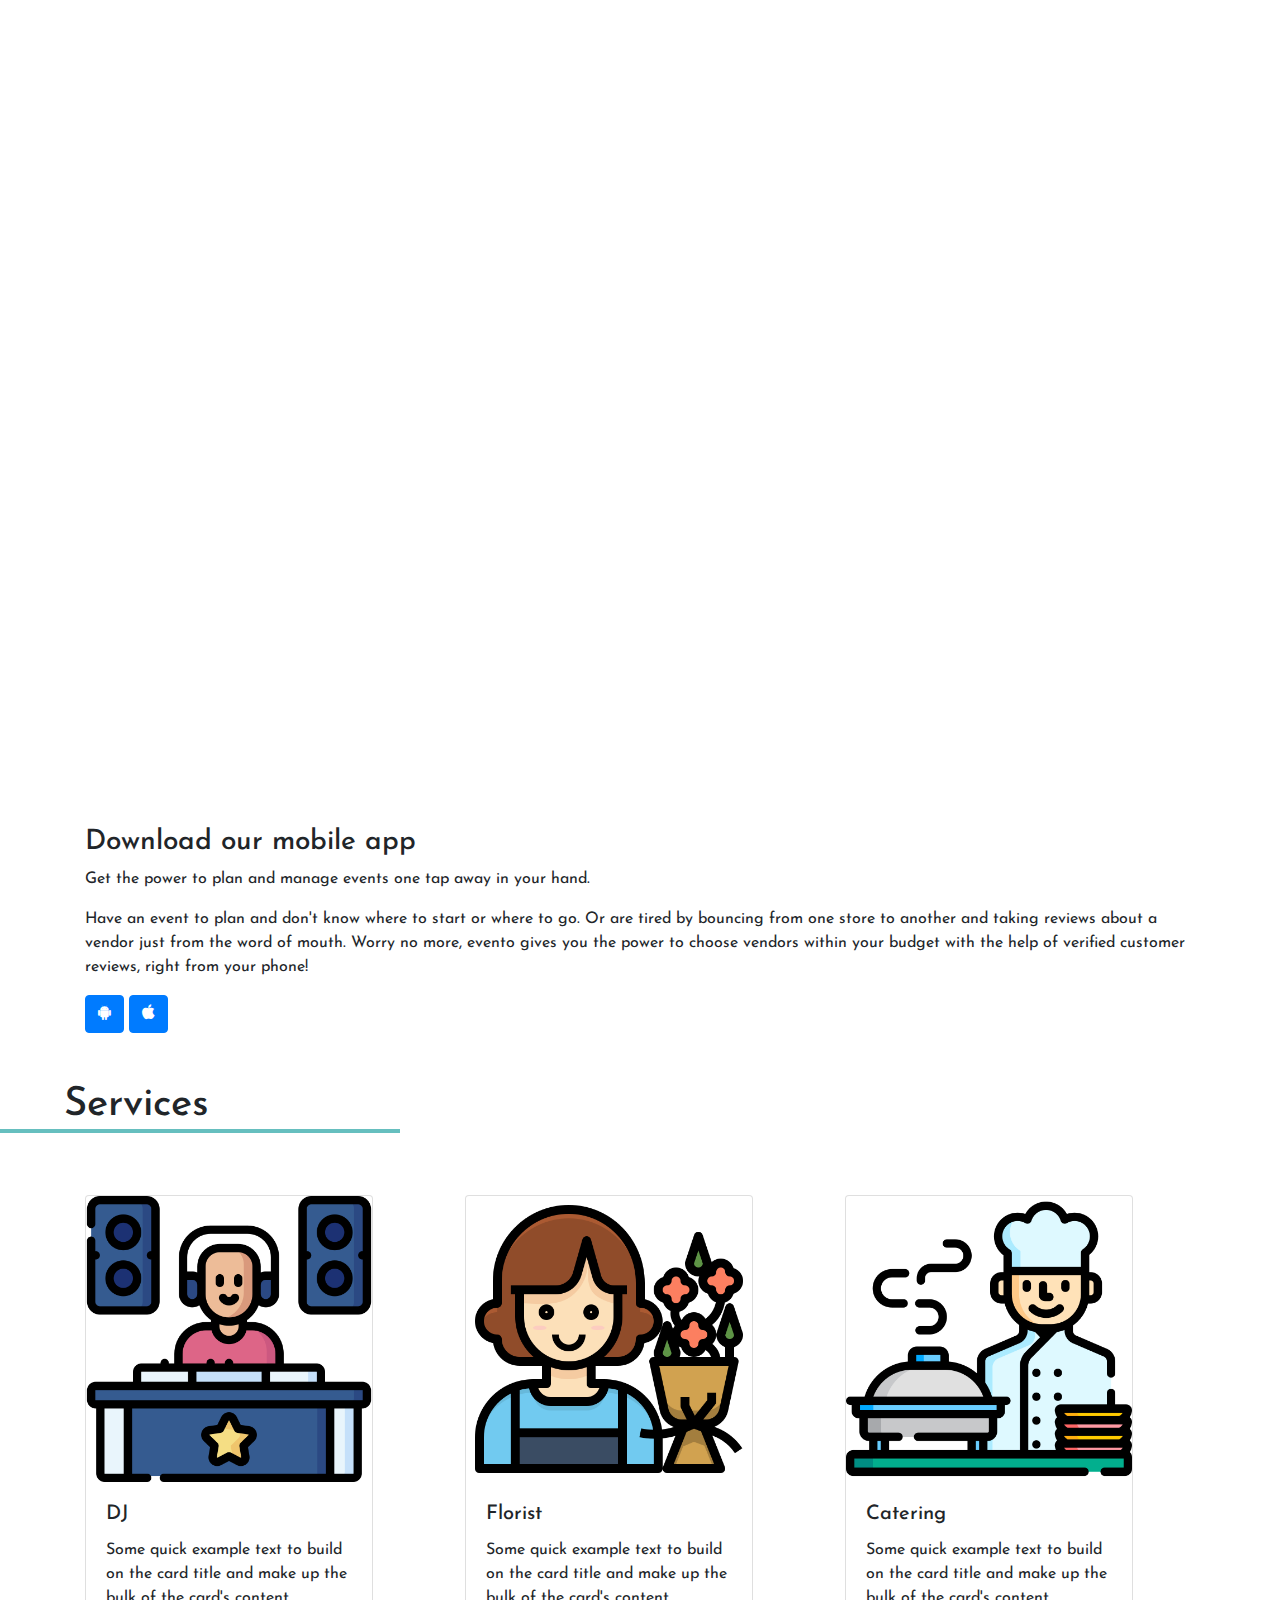
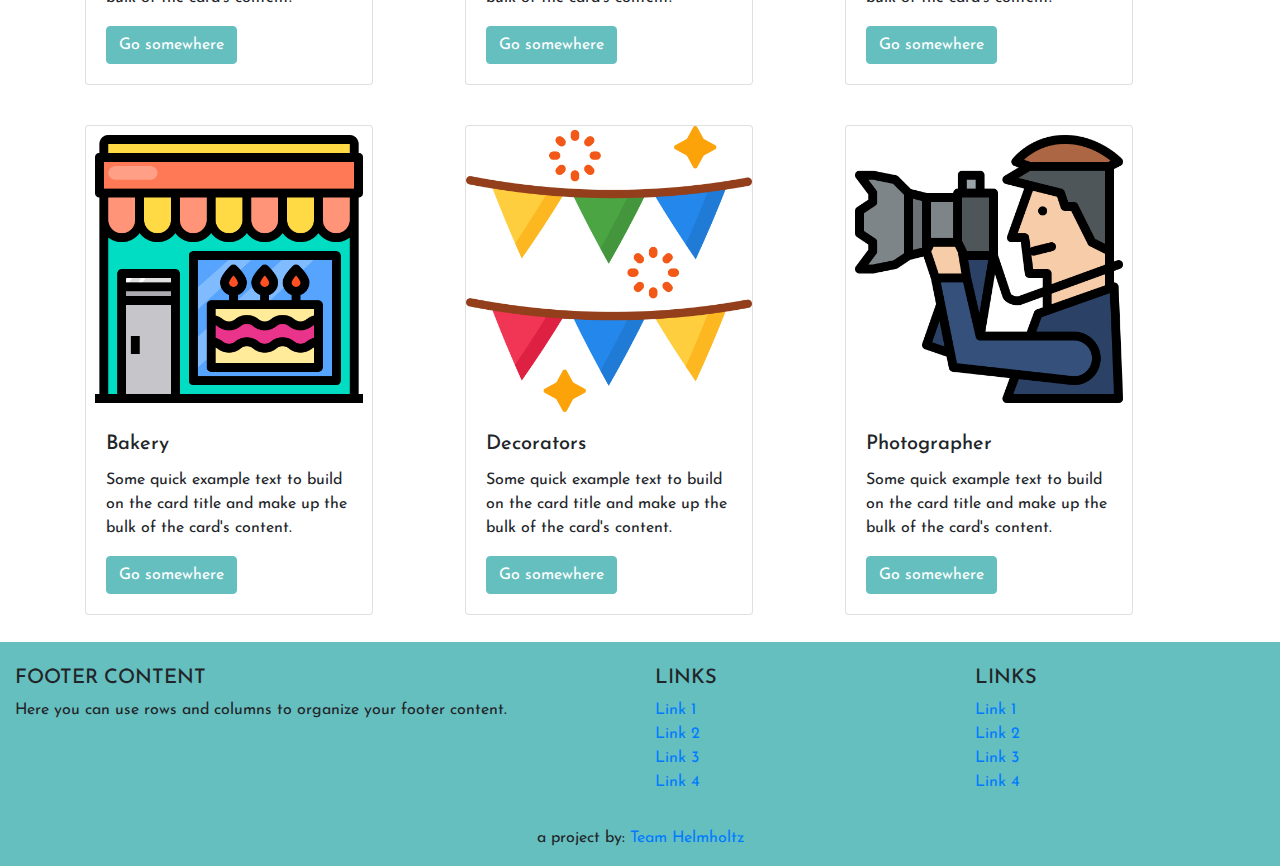
==== commit c3be368a: "Minor updates and event temmplates" ====
--- a/index.html
+++ b/index.html
@@ -27,21 +27,24 @@
 <body>
 
     <!--NAVBAR-->
-    <nav class="navbar navbar-expand-md bg-light navbar-light sticky-top scrolling-navbar ">
+    <nav id="mainNavbar" class="navbar navbar-dark navbar-expand-md fixed-top">
         <a class="navbar-brand" href="#">EVENTO</a>
-        <button class="navbar-toggler navbar-toggler-right" type="button" data-toggle="collapse" data-target="#navb" aria-expanded="true">
+        <button class="navbar-toggler navbar-toggler-right" type="button" data-toggle="collapse" data-target="#navb" aria-expanded="true" style="background-color: #66bfbf">
             <span class="navbar-toggler-icon"></span>
         </button>
         <div id="navb" class="navbar-collapse collapse hide">
             <ul class="navbar-nav">
-                <li class="nav-item active">
-                    <a class="nav-link" href="#">Home</a>
-                </li>
-                <li class="nav-item">
-                    <a class="nav-link" href="register_vendor.html">Register as vendor</a>
-                </li>
-                <li class="nav-item">
-                    <a class="nav-link" href="#">Contact us</a>
+                <li class="nav-item">
+                    <a class="nav-link" href="/vendorsign">Register as vendor</a>
+                </li>
+                <li class="nav-item">
+                    <a class="nav-link" href="/prev">Previous Successful Events</a>
+                </li>
+                <li class="nav-item">
+                    <a class="nav-link" href="/support">Support</a>
+                </li>
+                <li class="nav-item">
+                    <a class="nav-link" href="/contact">Contact us</a>
                 </li>
             </ul>
 
@@ -50,30 +53,34 @@
                     <a class="nav-link" href=""><span class="fa fa-user"></span> User</a>
                 </li>
                 <li class="nav-item">
-                    <a class="nav-link" href="login.html"><span class="fa fa-sign-out"></span> Logout</a>
+                    <a class="nav-link" href="/logout"><span class="fa fa-sign-out"></span> Logout</a>
                 </li>
             </ul>
         </div>
     </nav>
     <!--END OF NAVBAR-->
     <header>
-        <form action="" >
-            <div class="input-group input-group-lg mb-100">
-                    <input type="search" placeholder="Vendors, Venues and more" aria-describedby="button-addon5" class="form-control">
-                <div class="input-group-append" >
-                    <button  type="submit" class="btn btn-primary"><i class="fa fa-search"></i></button>
-                </div>
-            </div>
-        </form>
+<!--        <form action="" >-->
+<!--            <div class="input-group input-group-lg mb-100">-->
+<!--                    <input type="search" placeholder="Vendors, Venues and more" aria-describedby="button-addon5" class="form-control">-->
+<!--                <div class="input-group-append" >-->
+<!--                    <button  type="submit" class="btn btn-primary"><i class="fa fa-search"></i></button>-->
+<!--                </div>-->
+<!--            </div>-->
+<!--        </form>-->
+        <div class="gcse-search"></div>
     </header>
+
+
+
 <!--    End of text in container-->
 
 <!--Cards Carousel - Event pack-->
     <div class="swiper-container">
-        <h3 class="titles">Event Packages</h3>
+        <h3 class="titles">Event Templates</h3>
         <div class="swiper-wrapper">
             <div class="swiper-slide">
-                <a href="#"  class="pack">
+                <a href="event_template.html"  class="pack">
                     <div class="card" style="width: 23rem;">
                         <img src="assets/pexels-photo-3171770.jpeg" class="card-img-top" alt="..."  style="height: 30.55rem">
                         <div class="card-body">
@@ -313,11 +320,21 @@
 <script src="https://stackpath.bootstrapcdn.com/bootstrap/4.5.2/js/bootstrap.min.js" integrity="sha384-B4gt1jrGC7Jh4AgTPSdUtOBvfO8shuf57BaghqFfPlYxofvL8/KUEfYiJOMMV+rV" crossorigin="anonymous"></script>
 
 
+<!--    Google search-->
+    <script async src="https://cse.google.com/cse.js?cx=ac15534bb524c7b0e"></script>
+
     <!-- Glider JS  -->
     <script src="https://unpkg.com/swiper/swiper-bundle.js"></script>
     <script src="js/glider.min.js"></script>
     <!-- Optional JavaScript -->
     <script type="text/javascript" src="js/main.js"></script>
-
+    <script>
+        $(function () {
+            $(document).scroll(function () {
+                var $nav = $("#mainNavbar");
+                $nav.toggleClass("scroll", $(this).scrollTop() > $nav.height());
+            });
+        });
+    </script>
 </body>
 </html>--- a/css/main.css
+++ b/css/main.css
@@ -1,5 +1,4 @@
-html, body{
-    position: relative;
+body{
     font-family: 'Josefin Sans', cursive;
 }
 
@@ -14,49 +13,14 @@
     margin-bottom: 11vh;
 }
 
-/*Carousel*/
-
-.swiper-container {
-    width: 100%;
-    height: 100%;
-}
-
-.swiper-slide {
-    text-align: center;
-    font-size: 18px;
-    background: #fff;
-
-    /* Center slide text vertically */
-    display: -webkit-box;
-    display: -ms-flexbox;
-    display: -webkit-flex;
-    display: flex;
-    -webkit-box-pack: center;
-    -ms-flex-pack: center;
-    -webkit-justify-content: center;
-    justify-content: center;
-    -webkit-box-align: center;
-    -ms-flex-align: center;
-    -webkit-align-items: center;
-    align-items: center;
-}
-
-/*Search bar*/
-
-.form-control::placeholder {
-        font-size: 1rem;
-        color: #aaa;
-    font-style: italic;
-}
-
 footer{
-    background: #FFF8c5;
+    background: #66bfbf;
 }
 
 .titles{
     font-size: 2.5rem;
     padding-left: 4rem;
-    border-bottom: solid 4px #FFF8c5 ;
+    border-bottom: solid 4px #66bfbf ;
     width: 25rem;
     border-spacing: 10px;
     margin-bottom: 3rem;
@@ -79,31 +43,45 @@
     padding-right: 5rem;
 }
 
-/*Download the app*/
-.container .download_app {
-    margin-top: 8vh;
-    background: #FFFEE5;
-    text-align: left;
-    height: 30vh;
-}
-
-.container .download_app img{
-    display: flex;
-    height: 40vh;
-    width: 20vh;
-    float: right;
-}
-
-
 /*Vendor cards*/
 
 .col{
     padding-top: 1.5vh;
     padding-bottom: 3vh;
 }
-.container{
-    background: #fffee5;
-    margin-bottom: 6vh;
+
+/*Search bar*/
+
+.form-control::placeholder {
+    font-size: 1rem;
+    color: #aaa;
+    font-style: italic;
+}
+
+#mainNavbar {
+    font-size:1.5rem;
+    font-weight: 100;
+}
+
+#mainNavbar .navbar-brand {
+    font-size: 1.5rem;
+    font-weight: 100;
+    color: rgb(102,191,191);
+}
+
+#mainNavbar .nav-link {
+    color: black;
+}
+
+
+#mainNavbar .nav-link:hover {
+    color: rgb(102,191,191)
+}
+
+
+.navbar.scroll {
+    background: rgb(255, 255, 255);
+    transition: background 500ms;
 }
 
 a.btn.btn-primary
@@ -111,4 +89,3 @@
     background-color:  rgb(102,191,191); border-color:rgb(102,191,191);
 }
 
-
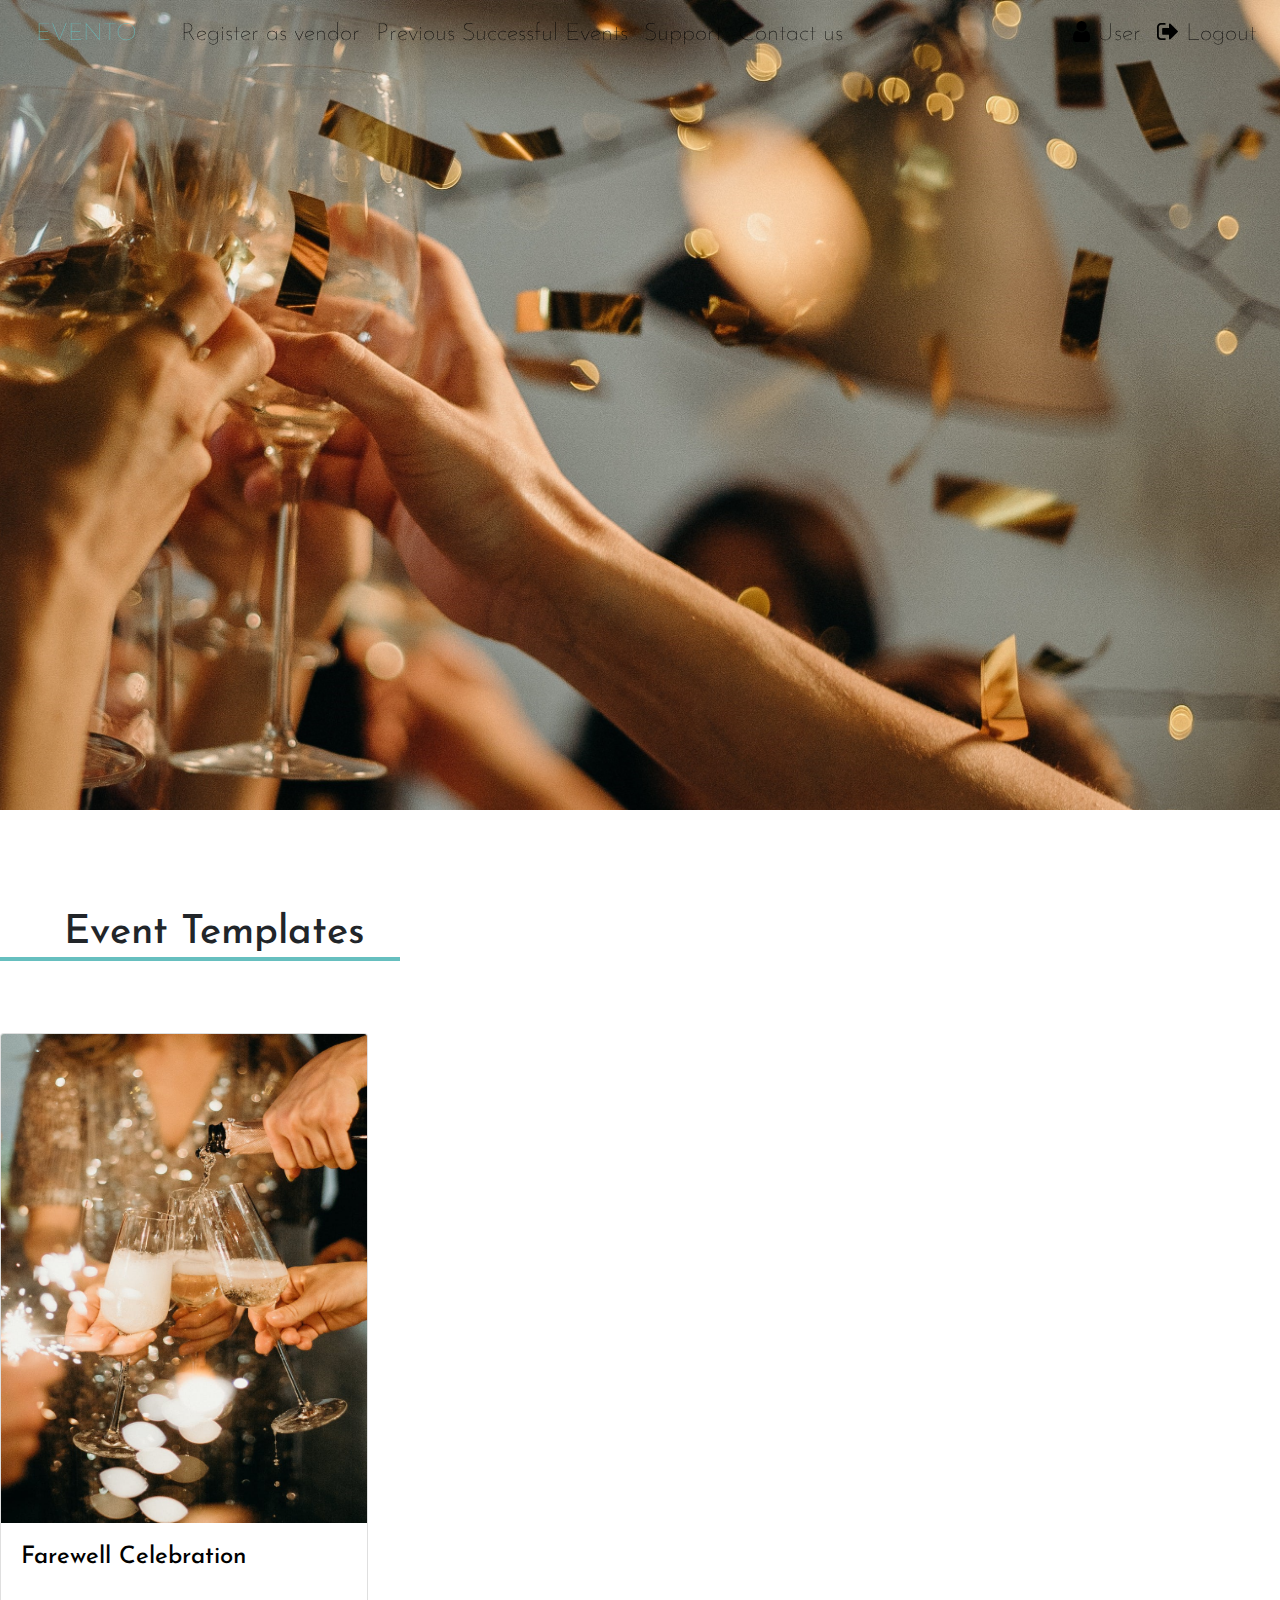
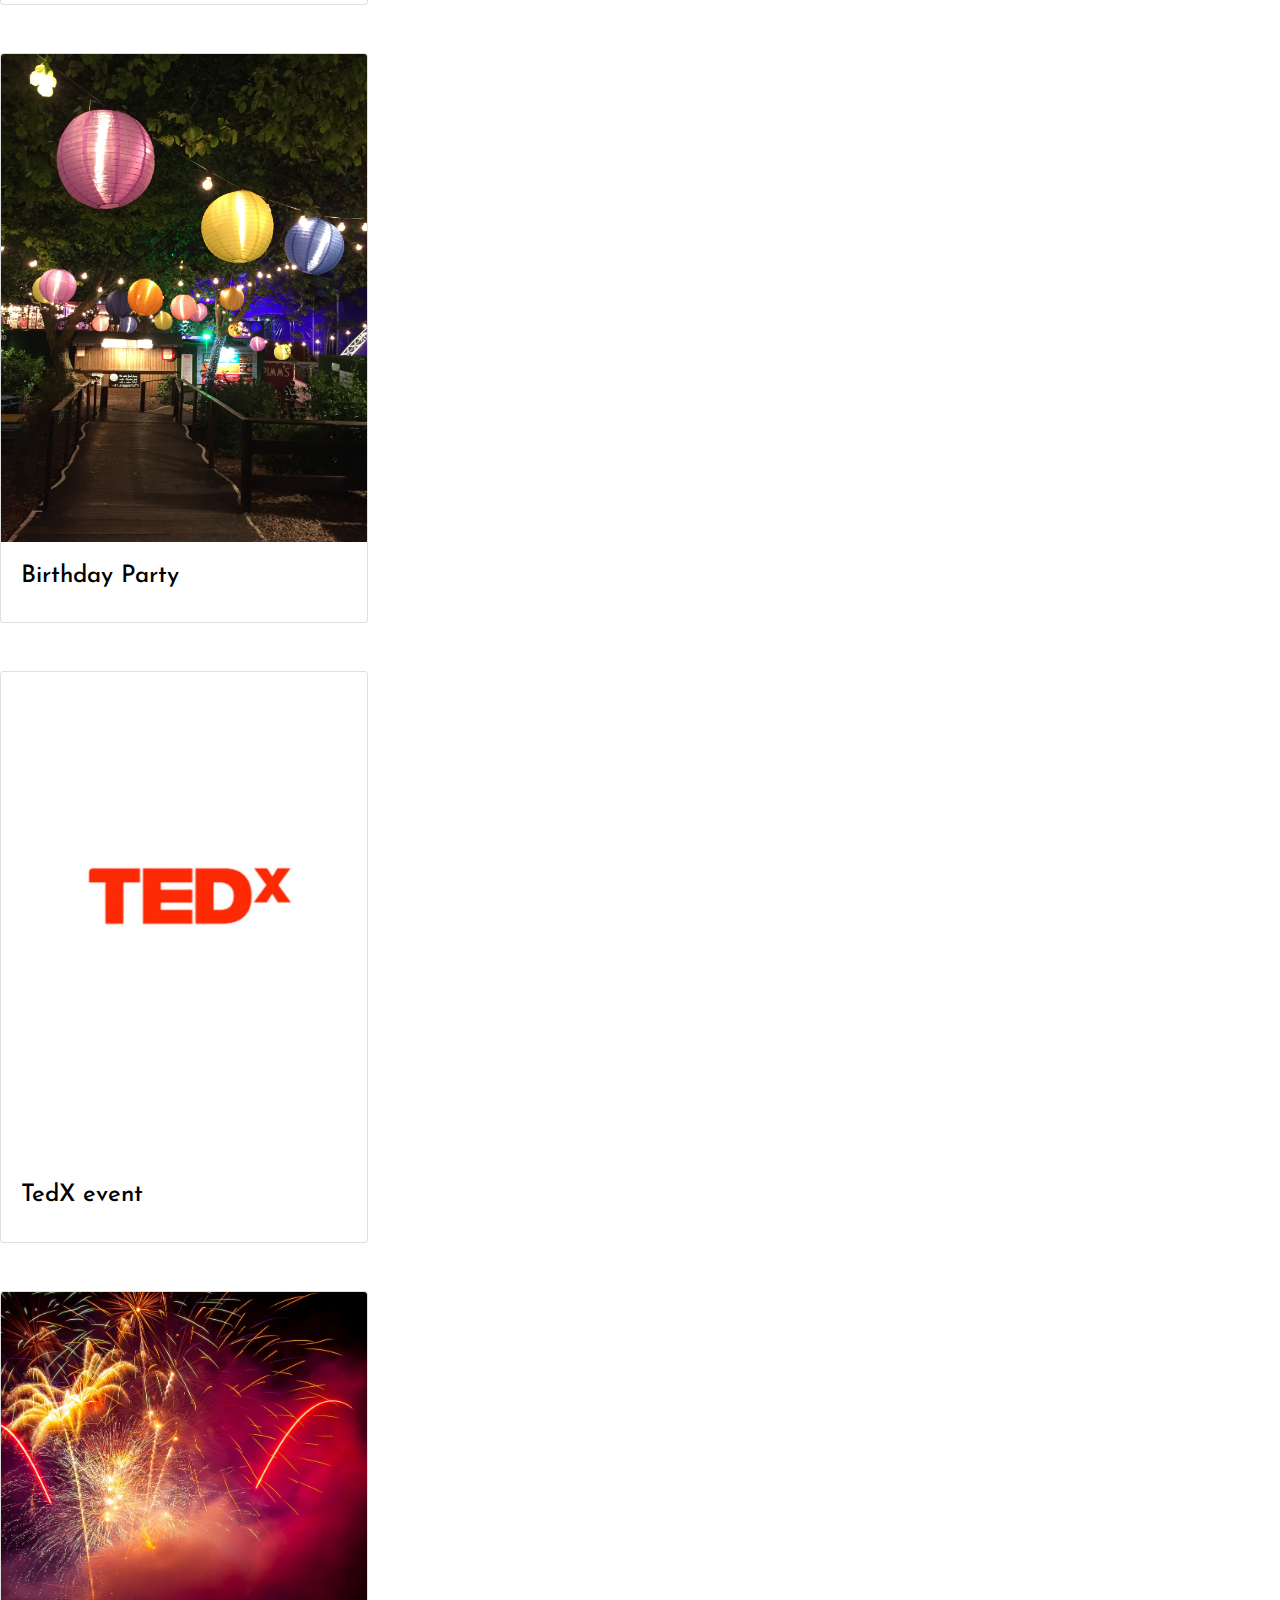
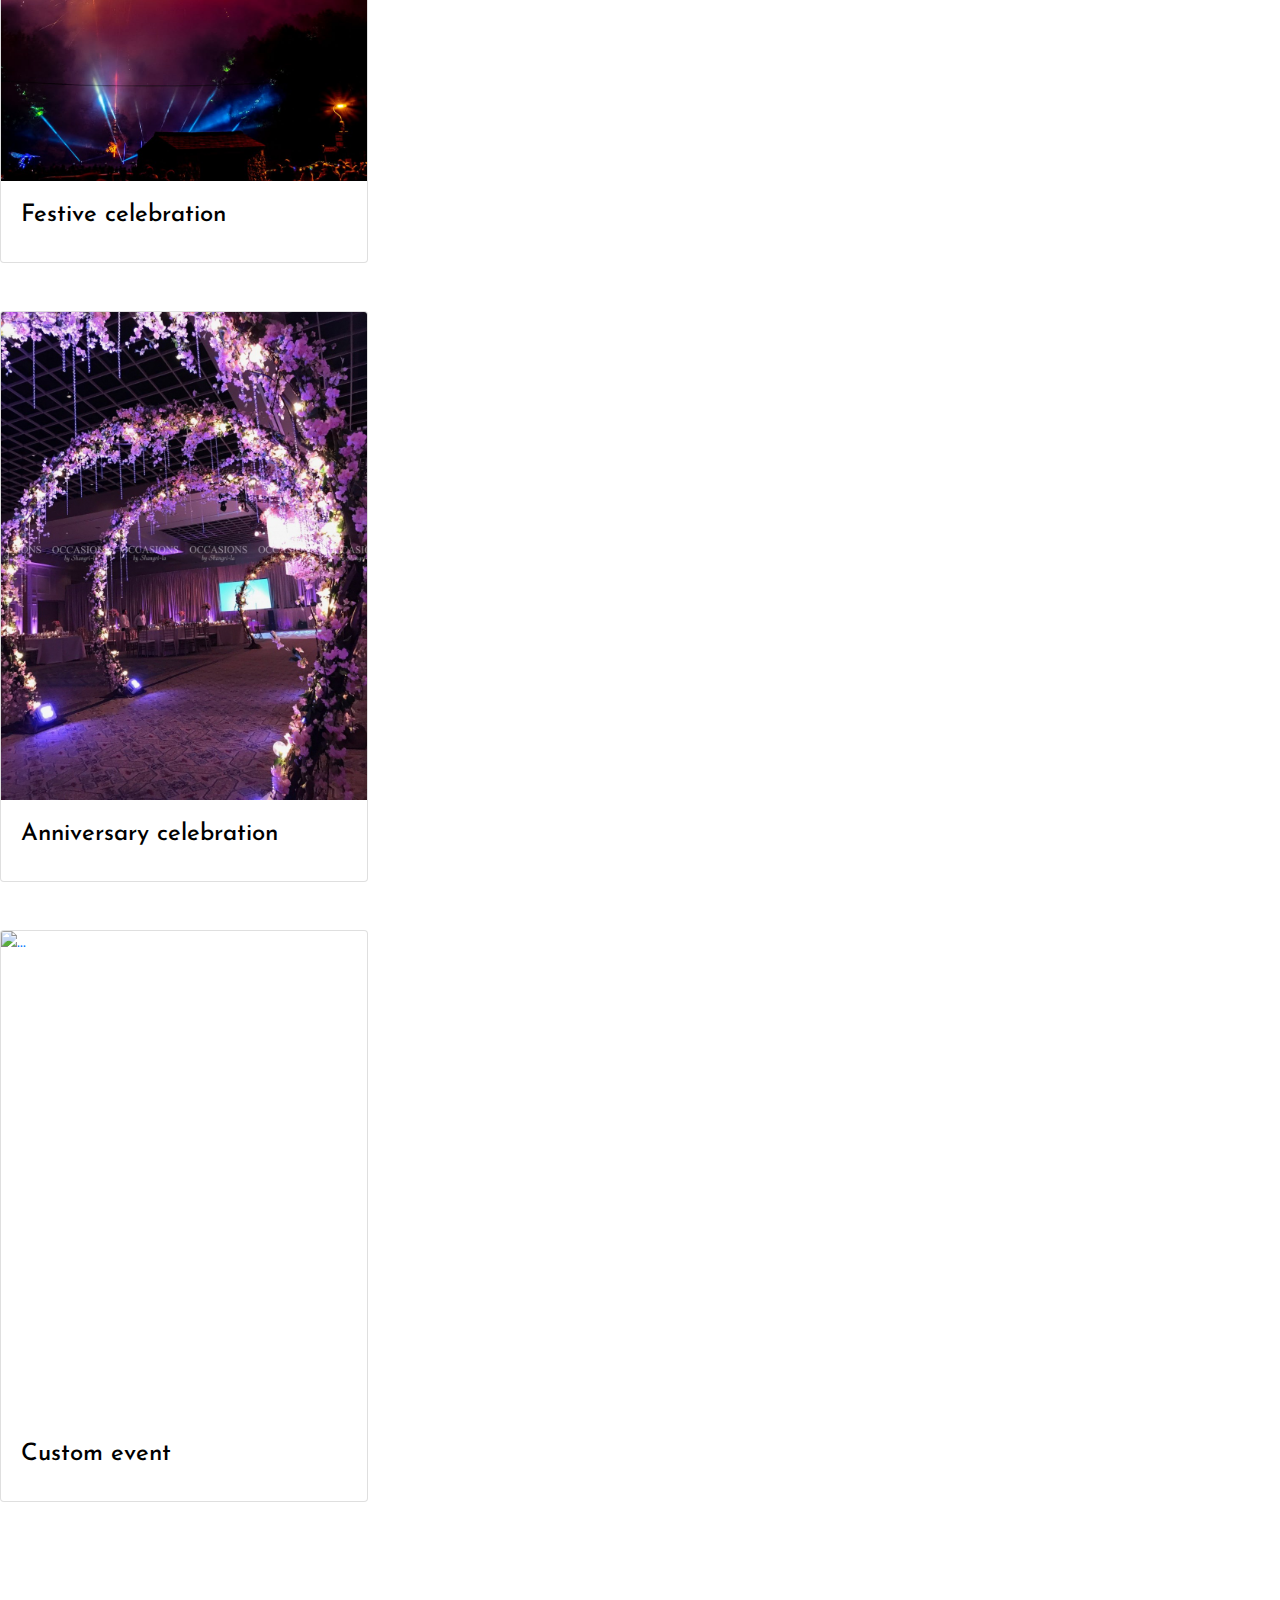
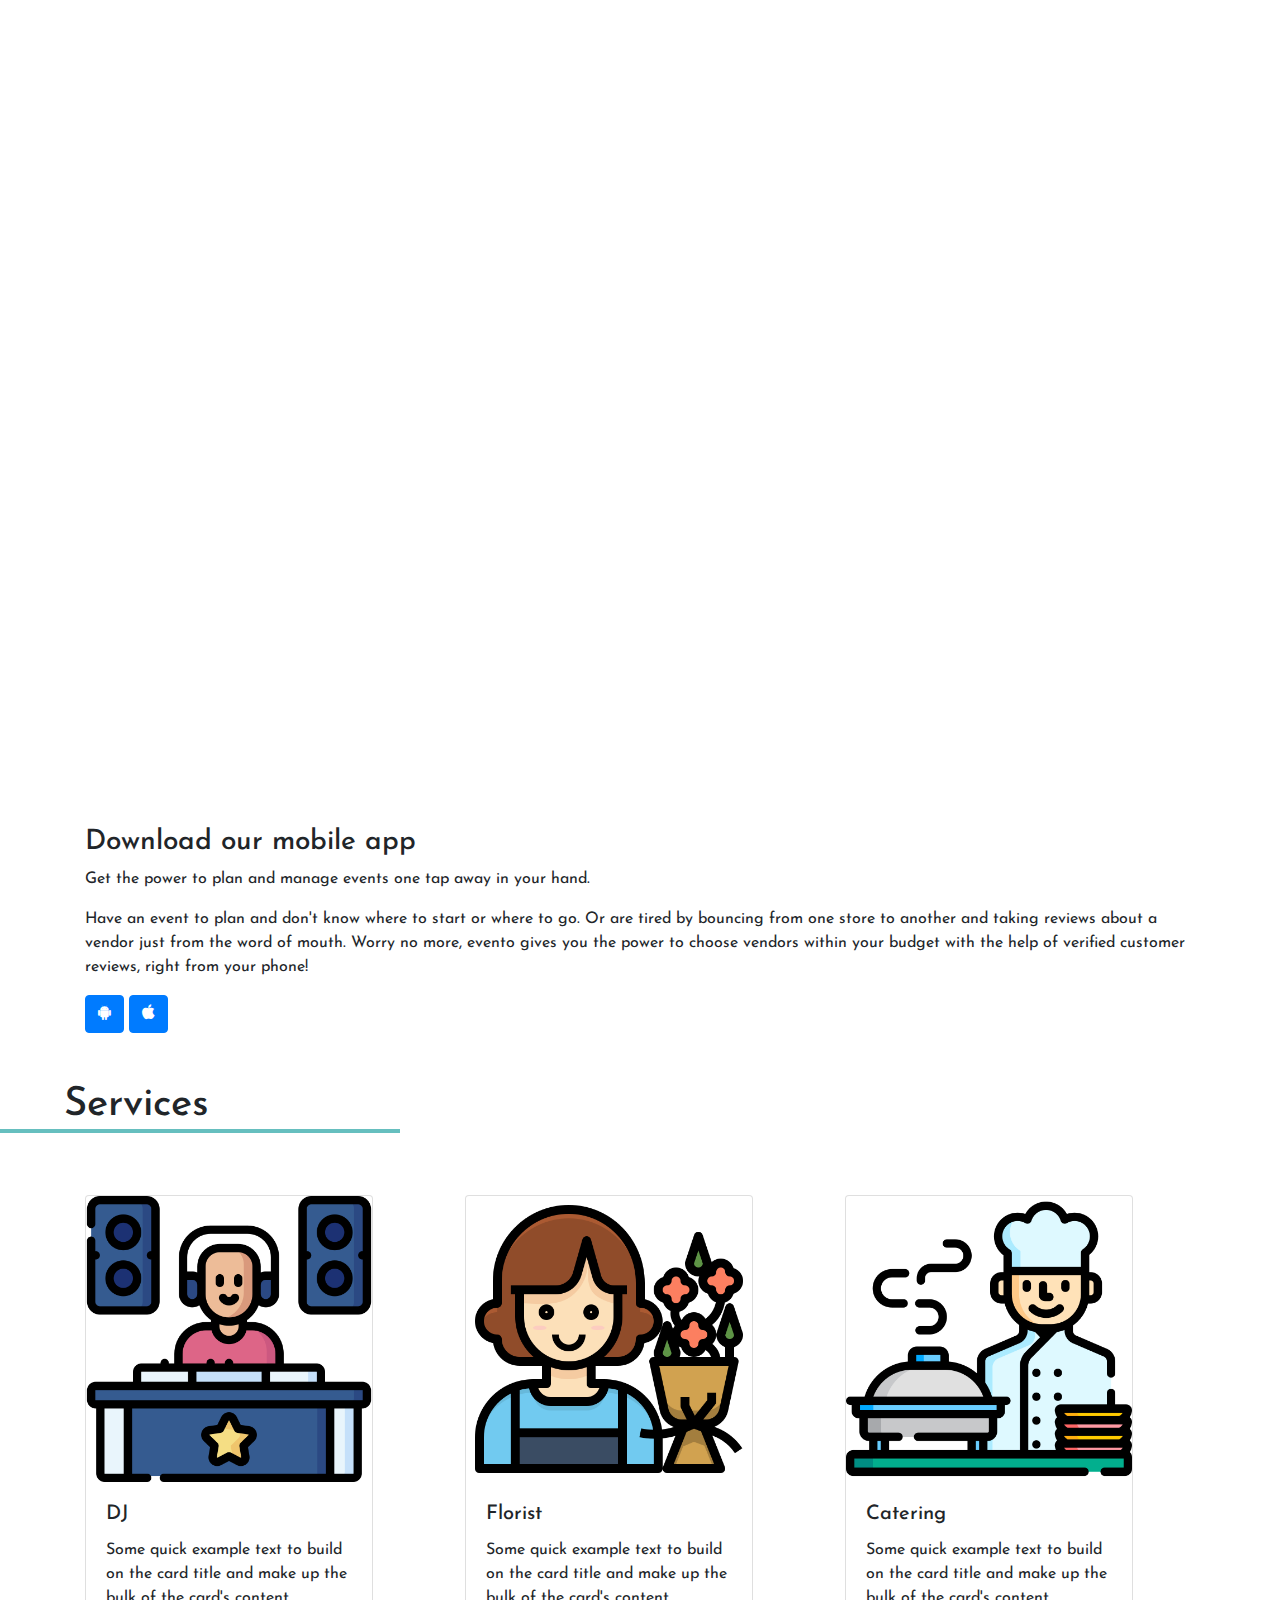
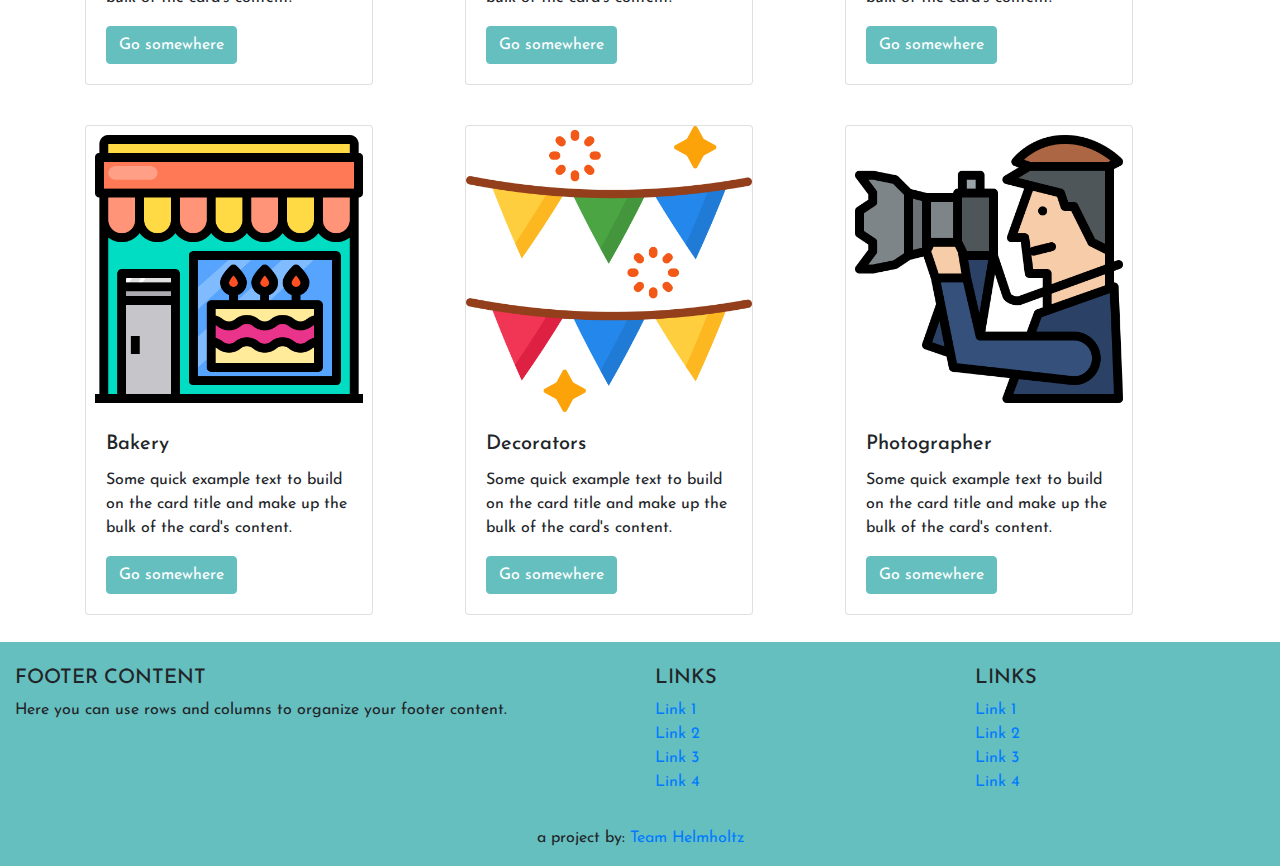
==== commit e69946b2: "History page and some other changes" ====
--- a/index.html
+++ b/index.html
@@ -38,7 +38,7 @@
                     <a class="nav-link" href="/vendorsign">Register as vendor</a>
                 </li>
                 <li class="nav-item">
-                    <a class="nav-link" href="/prev">Previous Successful Events</a>
+                    <a class="nav-link" href="history.html">Previous Successful Events</a>
                 </li>
                 <li class="nav-item">
                     <a class="nav-link" href="/support">Support</a>
--- a/css/main.css
+++ b/css/main.css
@@ -67,6 +67,8 @@
     font-size: 1.5rem;
     font-weight: 100;
     color: rgb(102,191,191);
+    padding-left: 20px;
+    padding-right: 20px;
 }
 
 #mainNavbar .nav-link {
@@ -89,3 +91,11 @@
     background-color:  rgb(102,191,191); border-color:rgb(102,191,191);
 }
 
+.card{
+    width: 18rem;  /*Have to remove this per tag in html file*/
+    transition: 0.8s;
+}
+
+.card:hover{
+    box-shadow: 3px 3px 3px 3px grey;
+}